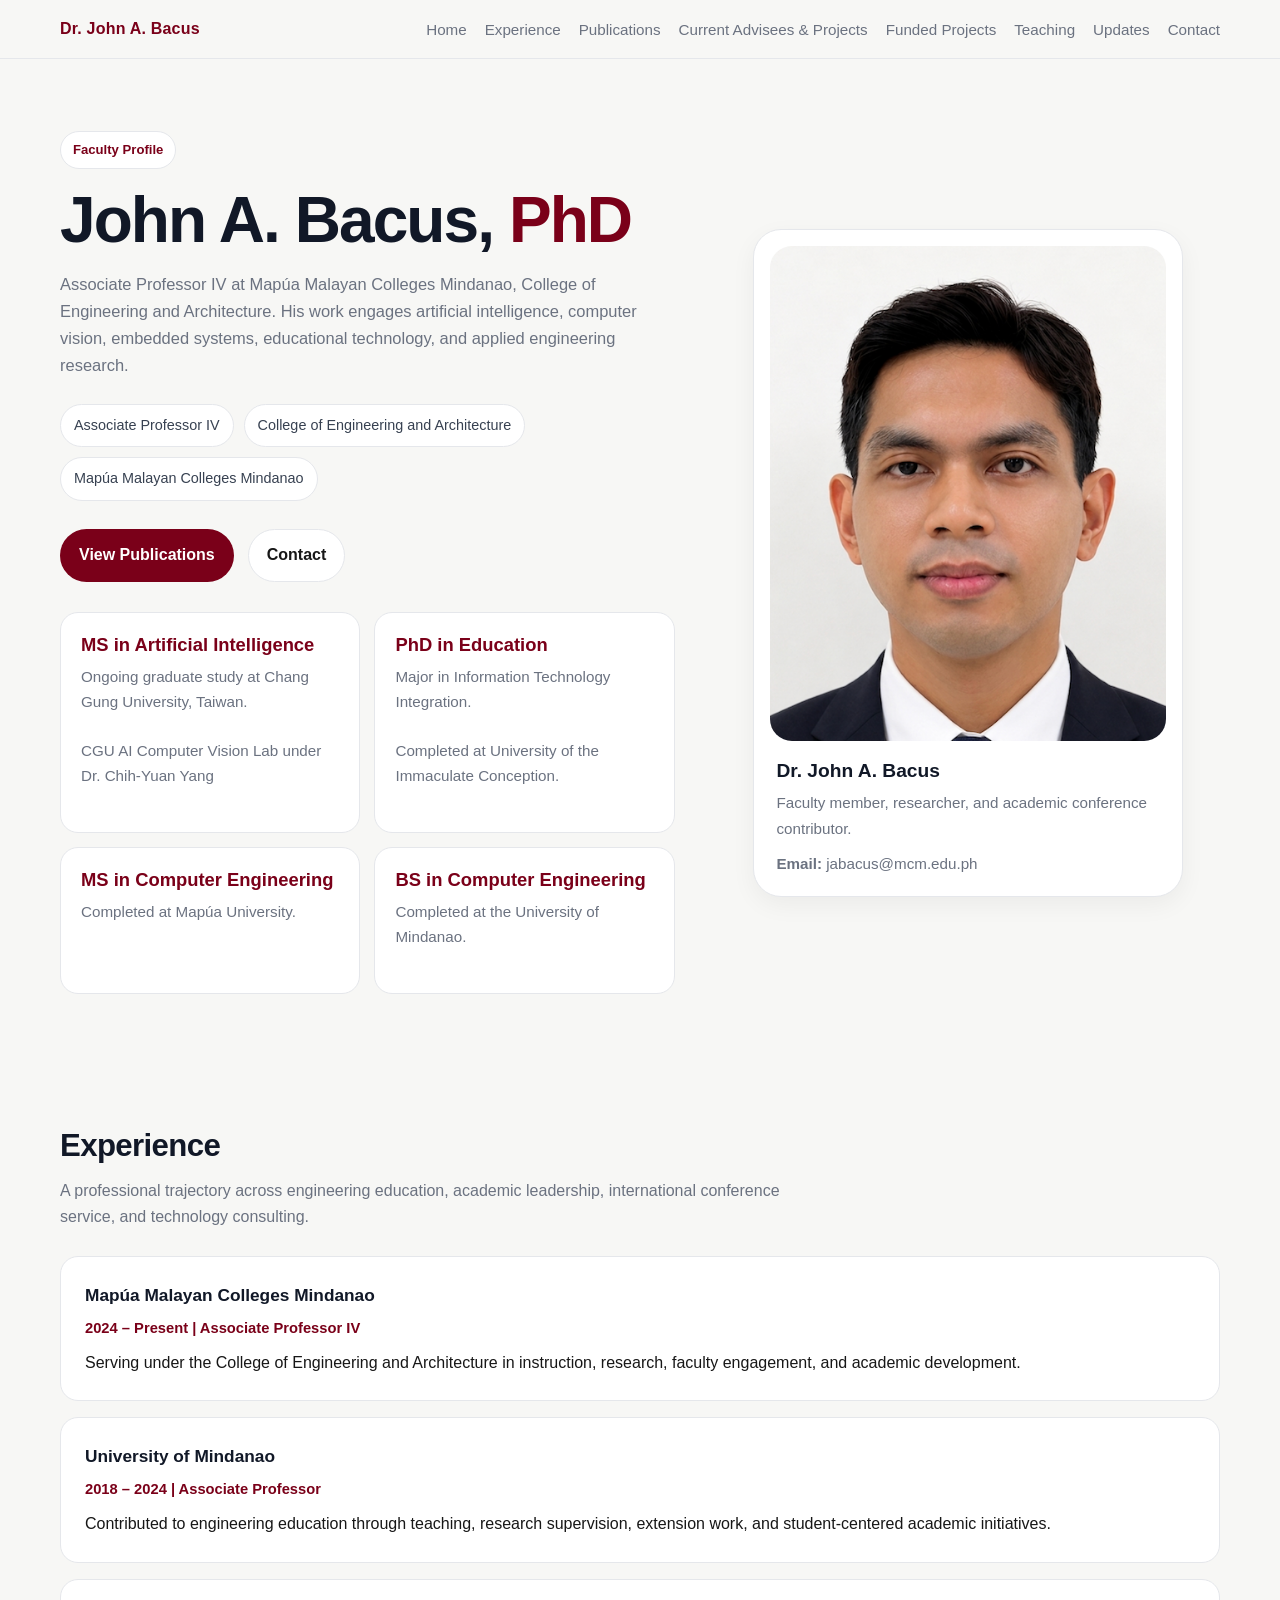
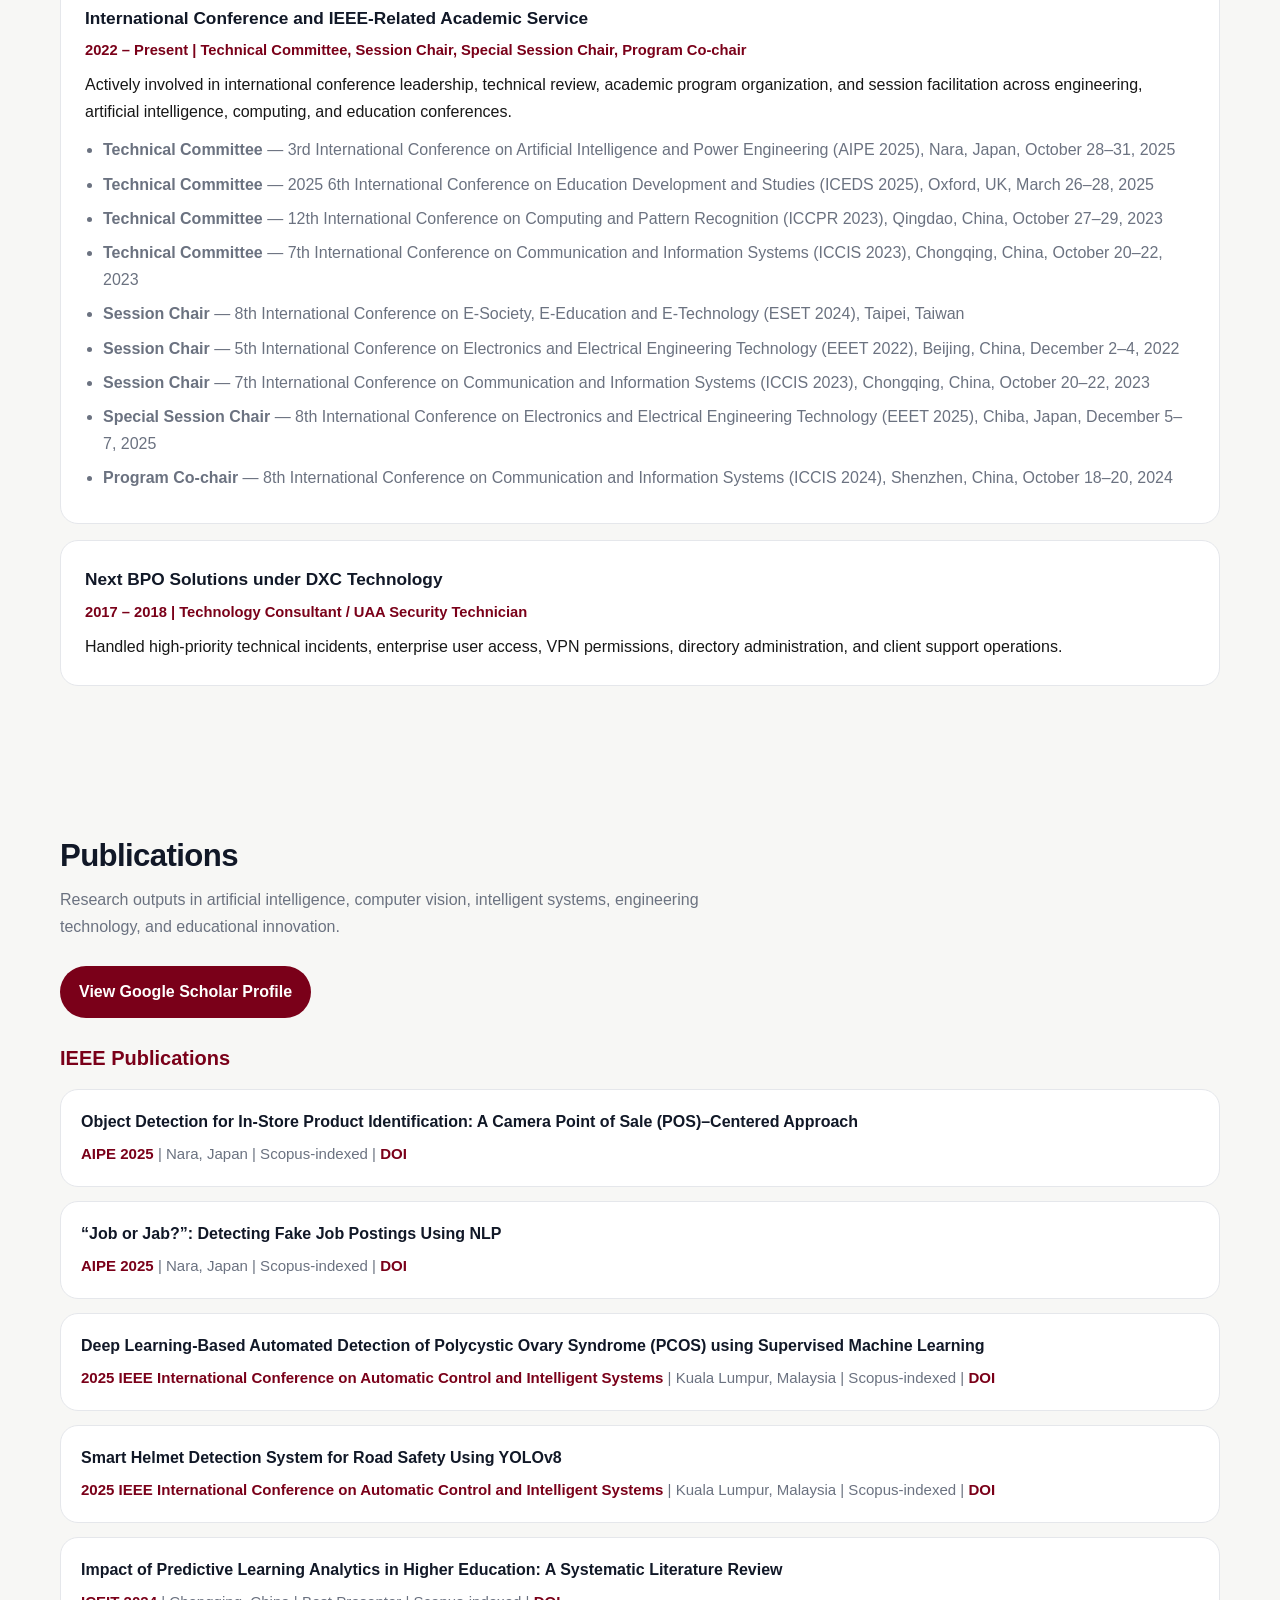
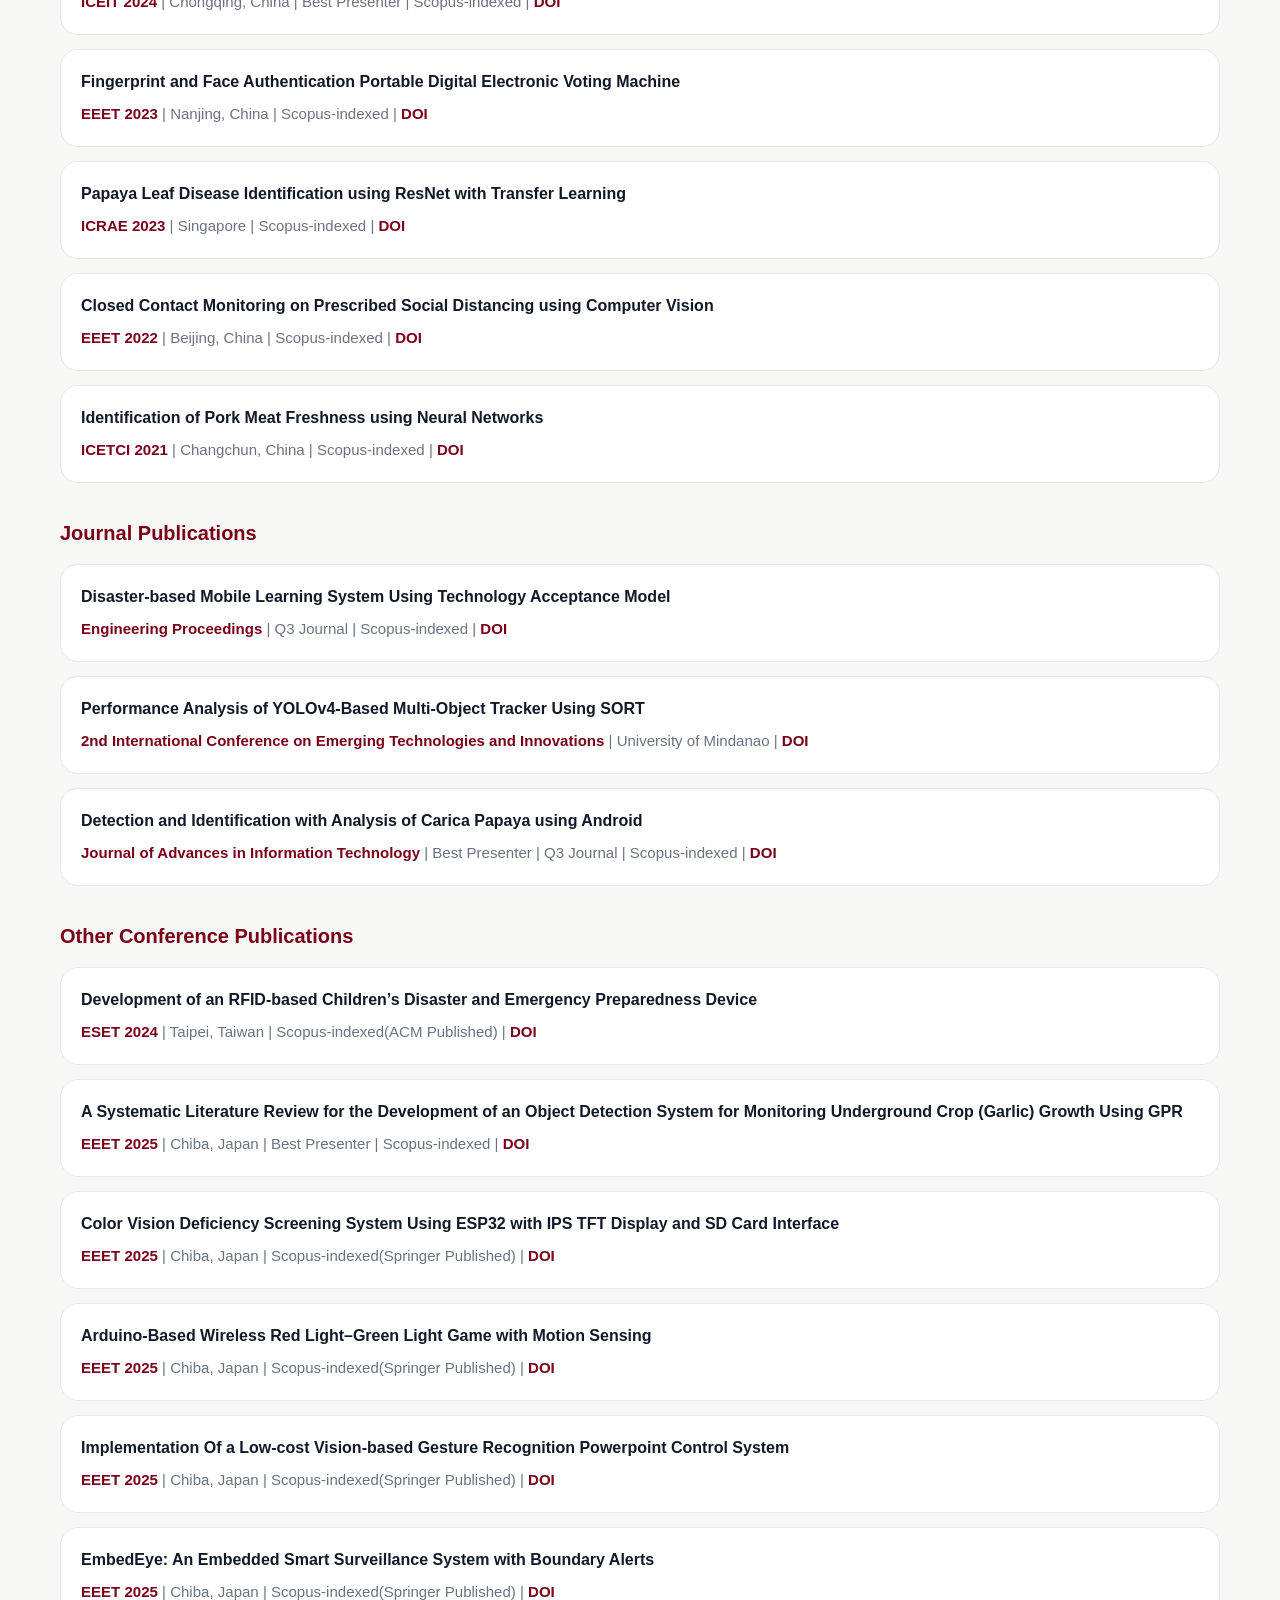
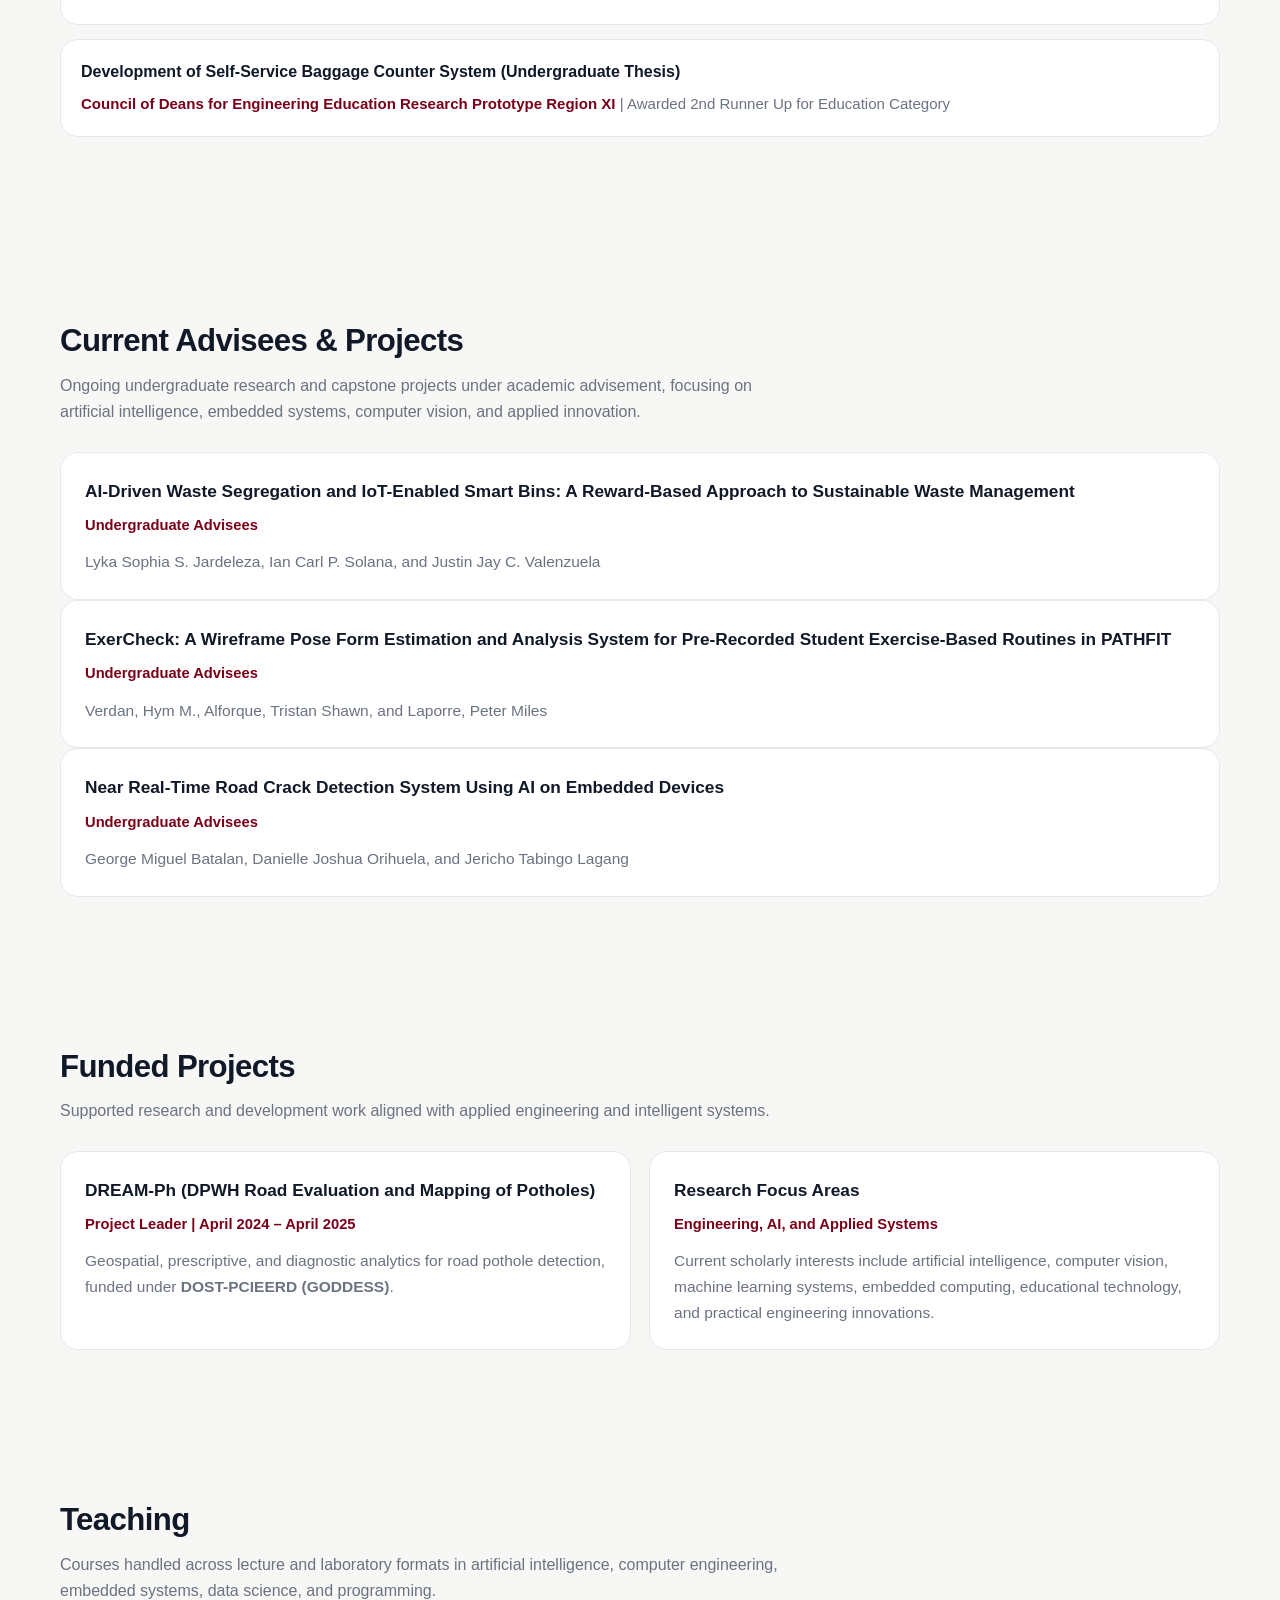
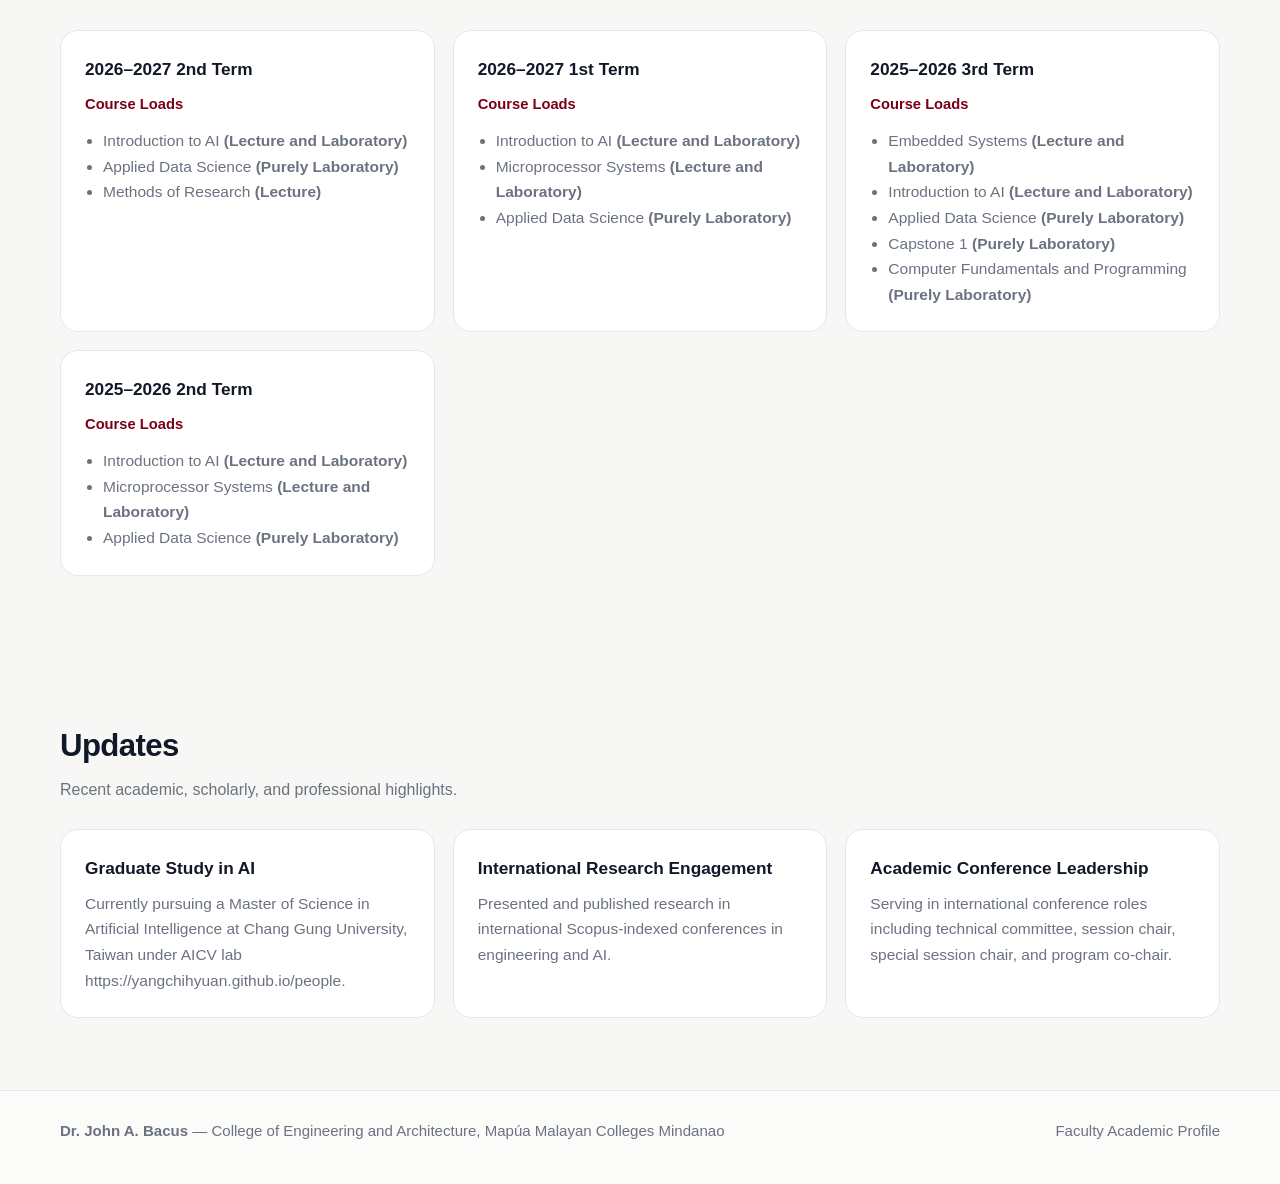
==== index.html @ edf240e0 "Add Springer DOIs for EEET 2025 papers" ====
<!DOCTYPE html>
<html lang="en">
<head>
  <meta charset="UTF-8" />
  <meta name="viewport" content="width=device-width, initial-scale=1.0" />
  <title>Dr. John A. Bacus | Faculty Profile</title>
  <meta
    name="description"
    content="Official faculty profile of Dr. John A. Bacus, Associate Professor IV, College of Engineering and Architecture, Mapúa Malayan Colleges Mindanao."
  />
  <style>
    :root {
      --bg: #f7f7f5;
      --surface: #ffffff;
      --surface-soft: #f3f4f6;
      --text: #171717;
      --muted: #6b7280;
      --primary: #7a0019;
      --primary-dark: #5b0012;
      --border: #e5e7eb;
      --shadow-soft: 0 8px 24px rgba(0, 0, 0, 0.05);
      --radius: 22px;
      --max: 1160px;
    }

    * {
      box-sizing: border-box;
      margin: 0;
      padding: 0;
      scroll-behavior: smooth;
    }

    body {
      font-family: Arial, Helvetica, sans-serif;
      background: var(--bg);
      color: var(--text);
      line-height: 1.65;
    }

    a {
      color: inherit;
      text-decoration: none;
    }

    img {
      display: block;
      max-width: 100%;
    }

    .container {
      width: min(92%, var(--max));
      margin: 0 auto;
    }

    .topbar {
      position: sticky;
      top: 0;
      z-index: 1000;
      background: rgba(247, 247, 245, 0.92);
      backdrop-filter: blur(12px);
      border-bottom: 1px solid var(--border);
    }

    .nav {
      display: flex;
      justify-content: space-between;
      align-items: center;
      gap: 18px;
      padding: 16px 0;
    }

    .brand {
      font-size: 1rem;
      font-weight: 700;
      color: var(--primary);
      letter-spacing: 0.2px;
    }

    .nav-links {
      display: flex;
      gap: 18px;
      flex-wrap: wrap;
      align-items: center;
    }

    .nav-links a {
      color: var(--muted);
      font-size: 0.95rem;
      transition: 0.2s ease;
    }

    .nav-links a:hover {
      color: var(--primary);
    }

    .btn {
      display: inline-block;
      padding: 12px 18px;
      border-radius: 999px;
      font-weight: 700;
      transition: 0.25s ease;
      border: 1px solid transparent;
    }

    .btn-primary {
      background: var(--primary);
      color: #fff;
    }

    .btn-primary:hover {
      background: var(--primary-dark);
    }

    .btn-outline {
      border: 1px solid var(--border);
      color: var(--text);
      background: #fff;
    }

    .btn-outline:hover {
      border-color: var(--primary);
      color: var(--primary);
    }

    .hero {
      padding: 72px 0 54px;
      background: var(--bg);
    }

    .hero-grid {
      display: grid;
      grid-template-columns: 1.1fr 0.9fr;
      gap: 42px;
      align-items: center;
    }

    .eyebrow {
      display: inline-block;
      padding: 7px 12px;
      border-radius: 999px;
      background: #fff;
      border: 1px solid var(--border);
      color: var(--primary);
      font-size: 0.82rem;
      font-weight: 700;
      margin-bottom: 18px;
    }

    .hero h1 {
      font-size: clamp(2.4rem, 5vw, 4.2rem);
      line-height: 1.06;
      margin-bottom: 16px;
      color: #111827;
      letter-spacing: -0.03em;
    }

    .hero h1 span {
      color: var(--primary);
    }

    .hero p {
      color: var(--muted);
      font-size: 1.03rem;
      max-width: 650px;
      margin-bottom: 24px;
    }

    .hero-actions {
      display: flex;
      gap: 14px;
      flex-wrap: wrap;
      margin-bottom: 30px;
    }

    .hero-meta {
      display: flex;
      flex-wrap: wrap;
      gap: 10px;
      margin-bottom: 28px;
    }

    .meta-pill {
      padding: 9px 13px;
      background: #fff;
      border: 1px solid var(--border);
      border-radius: 999px;
      color: #374151;
      font-size: 0.9rem;
    }

    .stats {
      display: grid;
      grid-template-columns: repeat(2, 1fr);
      gap: 14px;
      max-width: 720px;
    }

    .stat {
      background: #fff;
      border: 1px solid var(--border);
      border-radius: 18px;
      padding: 20px;
    }

    .stat h3 {
      font-size: 1.15rem;
      color: var(--primary);
      margin-bottom: 8px;
      line-height: 1.25;
    }

    .stat p {
      color: var(--muted);
      font-size: 0.95rem;
      line-height: 1.65;
    }

    .hero-photo-wrap {
      display: flex;
      justify-content: center;
    }

    .hero-photo-card {
      width: 100%;
      max-width: 430px;
      background: #fff;
      border: 1px solid var(--border);
      border-radius: 28px;
      padding: 16px;
      box-shadow: var(--shadow-soft);
    }

    .hero-photo {
      width: 100%;
      aspect-ratio: 4 / 5;
      object-fit: cover;
      border-radius: 22px;
    }

    .hero-photo-caption {
      padding: 14px 6px 4px;
    }

    .hero-photo-caption h2 {
      font-size: 1.2rem;
      margin-bottom: 4px;
      color: #111827;
    }

    .hero-photo-caption p {
      margin: 0;
      color: var(--muted);
      font-size: 0.95rem;
    }

    section {
      padding: 72px 0;
    }

    .section-head {
      display: flex;
      justify-content: space-between;
      align-items: end;
      gap: 20px;
      flex-wrap: wrap;
      margin-bottom: 26px;
    }

    .section-head h2 {
      font-size: 1.95rem;
      color: #111827;
      margin-bottom: 6px;
      letter-spacing: -0.02em;
    }

    .section-head p {
      color: var(--muted);
      max-width: 720px;
    }

    .timeline {
      display: grid;
      gap: 16px;
    }

    .timeline-item {
      background: #fff;
      border: 1px solid var(--border);
      border-radius: 18px;
      padding: 24px;
    }

    .timeline-item h3 {
      margin-bottom: 6px;
      font-size: 1.08rem;
      color: #111827;
    }

    .timeline-item .meta {
      color: var(--primary);
      font-weight: 700;
      margin-bottom: 10px;
      font-size: 0.92rem;
    }

    .timeline-item ul {
      padding-left: 18px;
      margin-top: 12px;
      color: var(--muted);
    }

    .timeline-item ul li {
      margin-bottom: 8px;
    }

    .cards-2,
    .cards-3 {
      display: grid;
      gap: 18px;
    }

    .cards-2 {
      grid-template-columns: repeat(2, 1fr);
    }

    .cards-3 {
      grid-template-columns: repeat(3, 1fr);
    }

    .card {
      background: #fff;
      border: 1px solid var(--border);
      border-radius: 18px;
      padding: 24px;
    }

    .card h3 {
      margin-bottom: 8px;
      font-size: 1.08rem;
      color: #111827;
    }

    .card .meta {
      color: var(--primary);
      font-weight: 700;
      font-size: 0.92rem;
      margin-bottom: 12px;
    }

    .card p,
    .card li {
      color: var(--muted);
      font-size: 0.97rem;
    }

    .pub-section {
      margin-bottom: 34px;
    }

    .pub-section-title {
      font-size: 1.25rem;
      color: var(--primary);
      margin-bottom: 14px;
    }

    .pub-list {
      display: grid;
      gap: 14px;
    }

    .pub-item {
      background: #fff;
      border: 1px solid var(--border);
      border-radius: 18px;
      padding: 20px;
    }

    .pub-item h3 {
      font-size: 1rem;
      margin-bottom: 8px;
      color: #111827;
      line-height: 1.45;
    }

    .pub-item p {
      color: var(--muted);
      font-size: 0.94rem;
      line-height: 1.65;
    }

    .pub-item a {
      color: var(--primary);
      font-weight: 700;
    }

    .pub-actions {
      margin-bottom: 24px;
      display: flex;
      gap: 12px;
      flex-wrap: wrap;
    }

    .highlight {
      color: var(--primary);
      font-weight: 700;
    }

    .update-box {
      background: #fff;
    }

    .footer {
      padding: 28px 0 40px;
      border-top: 1px solid var(--border);
      background: #fbfbfa;
      color: var(--muted);
      font-size: 0.94rem;
    }

    .footer-wrap {
      display: flex;
      justify-content: space-between;
      gap: 16px;
      flex-wrap: wrap;
    }

    @media (max-width: 980px) {
      .hero-grid,
      .cards-2,
      .cards-3,
      .stats {
        grid-template-columns: 1fr;
      }

      .nav {
        flex-direction: column;
        align-items: flex-start;
      }

      .hero {
        padding-top: 52px;
      }

      .hero-photo-card {
        max-width: 520px;
      }
    }

    @media (max-width: 640px) {
      .hero h1 {
        font-size: 2.15rem;
      }

      .section-head h2 {
        font-size: 1.55rem;
      }

      .timeline-item,
      .card,
      .pub-item,
      .stat,
      .hero-photo-card {
        padding: 18px;
      }

      .hero-photo-card {
        padding: 12px;
      }
    }
  </style>
</head>
<body>
  <header class="topbar">
    <div class="container nav">
      <a href="#home" class="brand">Dr. John A. Bacus</a>
      <nav class="nav-links">
        <a href="#home">Home</a>
        <a href="#experience">Experience</a>
        <a href="#publications">Publications</a>
        <a href="#current-projects">Current Advisees & Projects</a>
        <a href="#funded-projects">Funded Projects</a>
        <a href="#teaching">Teaching</a>
        <a href="#updates">Updates</a>
        <a href="#contact">Contact</a>
      </nav>
    </div>
  </header>

  <main>
    <section class="hero" id="home">
      <div class="container hero-grid">
        <div>
          <div class="eyebrow">Faculty Profile</div>
          <h1>
            John A. Bacus, <span>PhD</span>
          </h1>
          <p>
            Associate Professor IV at Mapúa Malayan Colleges Mindanao, College of Engineering and Architecture.
            His work engages artificial intelligence, computer vision, embedded systems, educational technology,
            and applied engineering research.
          </p>

          <div class="hero-meta">
            <span class="meta-pill">Associate Professor IV</span>
            <span class="meta-pill">College of Engineering and Architecture</span>
            <span class="meta-pill">Mapúa Malayan Colleges Mindanao</span>
          </div>

          <div class="hero-actions">
            <a class="btn btn-primary" href="#publications">View Publications</a>
            <a class="btn btn-outline" href="#contact">Contact</a>
          </div>

          <div class="stats">
            <div class="stat">
              <h3>MS in Artificial Intelligence</h3>
              <p>Ongoing graduate study at Chang Gung University, Taiwan.</p>
              <p>CGU AI Computer Vision Lab under Dr. Chih-Yuan Yang</p>
            </div>
            <div class="stat">
              <h3>PhD in Education</h3>
              <p>Major in Information Technology Integration.</p>
              <p>Completed at University of the Immaculate Conception.</p>
            </div>
            <div class="stat">
              <h3>MS in Computer Engineering</h3>
              <p>Completed at Mapúa University.</p>
            </div>
            <div class="stat">
              <h3>BS in Computer Engineering</h3>
              <p>Completed at the University of Mindanao.</p>
            </div>
          </div>
        </div>

        <div class="hero-photo-wrap" id="contact">
          <div class="hero-photo-card">
            <img
              src="Formal photo.png"
              alt="Portrait photo of Dr. John A. Bacus"
              class="hero-photo"
            />
            <div class="hero-photo-caption">
              <h2>Dr. John A. Bacus</h2>
              <p>Faculty member, researcher, and academic conference contributor.</p>
              <p style="margin-top: 10px;"><strong>Email:</strong> jabacus@mcm.edu.ph</p>
            </div>
          </div>
        </div>
      </div>
    </section>

    <section id="experience">
      <div class="container">
        <div class="section-head">
          <div>
            <h2>Experience</h2>
            <p>
              A professional trajectory across engineering education, academic leadership,
              international conference service, and technology consulting.
            </p>
          </div>
        </div>

        <div class="timeline">
          <div class="timeline-item">
            <h3>Mapúa Malayan Colleges Mindanao</h3>
            <div class="meta">2024 – Present | Associate Professor IV</div>
            <p>
              Serving under the College of Engineering and Architecture in instruction,
              research, faculty engagement, and academic development.
            </p>
          </div>

          <div class="timeline-item">
            <h3>University of Mindanao</h3>
            <div class="meta">2018 – 2024 | Associate Professor</div>
            <p>
              Contributed to engineering education through teaching, research supervision,
              extension work, and student-centered academic initiatives.
            </p>
          </div>

          <div class="timeline-item">
            <h3>International Conference and IEEE-Related Academic Service</h3>
            <div class="meta">2022 – Present | Technical Committee, Session Chair, Special Session Chair, Program Co-chair</div>
            <p>
              Actively involved in international conference leadership, technical review,
              academic program organization, and session facilitation across engineering,
              artificial intelligence, computing, and education conferences.
            </p>

            <ul>
              <li><strong>Technical Committee</strong> — 3rd International Conference on Artificial Intelligence and Power Engineering (AIPE 2025), Nara, Japan, October 28–31, 2025</li>
              <li><strong>Technical Committee</strong> — 2025 6th International Conference on Education Development and Studies (ICEDS 2025), Oxford, UK, March 26–28, 2025</li>
              <li><strong>Technical Committee</strong> — 12th International Conference on Computing and Pattern Recognition (ICCPR 2023), Qingdao, China, October 27–29, 2023</li>
              <li><strong>Technical Committee</strong> — 7th International Conference on Communication and Information Systems (ICCIS 2023), Chongqing, China, October 20–22, 2023</li>
              <li><strong>Session Chair</strong> — 8th International Conference on E-Society, E-Education and E-Technology (ESET 2024), Taipei, Taiwan</li>
              <li><strong>Session Chair</strong> — 5th International Conference on Electronics and Electrical Engineering Technology (EEET 2022), Beijing, China, December 2–4, 2022</li>
              <li><strong>Session Chair</strong> — 7th International Conference on Communication and Information Systems (ICCIS 2023), Chongqing, China, October 20–22, 2023</li>
              <li><strong>Special Session Chair</strong> — 8th International Conference on Electronics and Electrical Engineering Technology (EEET 2025), Chiba, Japan, December 5–7, 2025</li>
              <li><strong>Program Co-chair</strong> — 8th International Conference on Communication and Information Systems (ICCIS 2024), Shenzhen, China, October 18–20, 2024</li>
            </ul>
          </div>

          <div class="timeline-item">
            <h3>Next BPO Solutions under DXC Technology</h3>
            <div class="meta">2017 – 2018 | Technology Consultant / UAA Security Technician</div>
            <p>
              Handled high-priority technical incidents, enterprise user access, VPN permissions,
              directory administration, and client support operations.
            </p>
          </div>
        </div>
      </div>
    </section>

    <section id="publications">
      <div class="container">
        <div class="section-head">
          <div>
            <h2>Publications</h2>
            <p>
              Research outputs in artificial intelligence, computer vision, intelligent systems,
              engineering technology, and educational innovation.
            </p>
          </div>
        </div>

        <div class="pub-actions">
          <a
            class="btn btn-primary"
            href="https://scholar.google.com/citations?user=BaCikSQAAAAJ&hl=en"
            target="_blank"
            rel="noopener noreferrer"
          >
            View Google Scholar Profile
          </a>
        </div>

        <div class="pub-section">
          <h3 class="pub-section-title">IEEE Publications</h3>
          <div class="pub-list">
            <div class="pub-item">
              <h3>Object Detection for In-Store Product Identification: A Camera Point of Sale (POS)–Centered Approach</h3>
              <p><span class="highlight">AIPE 2025</span> | Nara, Japan | Scopus-indexed | <a href="https://doi.org/10.1109/AIPE67885.2025.00011" target="_blank" rel="noopener noreferrer">DOI</a></p>
            </div>

            <div class="pub-item">
              <h3>“Job or Jab?”: Detecting Fake Job Postings Using NLP</h3>
              <p><span class="highlight">AIPE 2025</span> | Nara, Japan | Scopus-indexed | <a href="https://doi.org/10.1109/AIPE67885.2025.00010" target="_blank" rel="noopener noreferrer">DOI</a></p>
            </div>

            <div class="pub-item">
              <h3>Deep Learning-Based Automated Detection of Polycystic Ovary Syndrome (PCOS) using Supervised Machine Learning</h3>
              <p><span class="highlight">2025 IEEE International Conference on Automatic Control and Intelligent Systems</span> | Kuala Lumpur, Malaysia | Scopus-indexed | <a href="https://doi.org/10.1109/I2CACIS65476.2025.11100928" target="_blank" rel="noopener noreferrer">DOI</a></p>
            </div>

            <div class="pub-item">
              <h3>Smart Helmet Detection System for Road Safety Using YOLOv8</h3>
              <p><span class="highlight">2025 IEEE International Conference on Automatic Control and Intelligent Systems</span> | Kuala Lumpur, Malaysia | Scopus-indexed | <a href="https://doi.org/10.1109/I2CACIS65476.2025.11100776" target="_blank" rel="noopener noreferrer">DOI</a></p>
            </div>

            <div class="pub-item">
              <h3>Impact of Predictive Learning Analytics in Higher Education: A Systematic Literature Review</h3>
              <p><span class="highlight">ICEIT 2024</span> | Chongqing, China | Best Presenter | Scopus-indexed | <a href="https://doi.org/10.1109/ICEIT61397.2024.10540840" target="_blank" rel="noopener noreferrer">DOI</a></p>
            </div>

            <div class="pub-item">
              <h3>Fingerprint and Face Authentication Portable Digital Electronic Voting Machine</h3>
              <p><span class="highlight">EEET 2023</span> | Nanjing, China | Scopus-indexed | <a href="https://doi.org/10.1109/EEET61723.2023.00010" target="_blank" rel="noopener noreferrer">DOI</a></p>
            </div>

            <div class="pub-item">
              <h3>Papaya Leaf Disease Identification using ResNet with Transfer Learning</h3>
              <p><span class="highlight">ICRAE 2023</span> | Singapore | Scopus-indexed | <a href="https://doi.org/10.1109/ICRAE59816.2023.10458541" target="_blank" rel="noopener noreferrer">DOI</a></p>
            </div>
            <div class="pub-item">
              <h3>Closed Contact Monitoring on Prescribed Social Distancing using Computer Vision</h3>
              <p><span class="highlight">EEET 2022</span> | Beijing, China | Scopus-indexed | <a href="https://doi.org/10.1109/EEET58130.2022.00009" target="_blank" rel="noopener noreferrer">DOI</a></p>
            </div>

            <div class="pub-item">
              <h3>Identification of Pork Meat Freshness using Neural Networks</h3>
              <p><span class="highlight">ICETCI 2021</span> | Changchun, China | Scopus-indexed | <a href="https://doi.org/10.1109/ICETCI53161.2021.9563448" target="_blank" rel="noopener noreferrer">DOI</a></p>
            </div>
          </div>
        </div>

        <div class="pub-section">
          <h3 class="pub-section-title">Journal Publications</h3>
          <div class="pub-list">
            <div class="pub-item">
              <h3>Disaster-based Mobile Learning System Using Technology Acceptance Model</h3>
              <p><span class="highlight">Engineering Proceedings</span> | Q3 Journal | Scopus-indexed | <a href="https://doi.org/10.3390/engproc2025103005" target="_blank" rel="noopener noreferrer">DOI</a></p>
            </div>

            <div class="pub-item">
              <h3>Performance Analysis of YOLOv4-Based Multi-Object Tracker Using SORT</h3>
              <p><span class="highlight">2nd International Conference on Emerging Technologies and Innovations</span> | University of Mindanao | <a href="https://doi.org/10.55990/umjeti.v12024.03" target="_blank" rel="noopener noreferrer">DOI</a></p>
            </div>

            <div class="pub-item">
              <h3>Detection and Identification with Analysis of Carica Papaya using Android</h3>
              <p><span class="highlight">Journal of Advances in Information Technology</span> | Best Presenter | Q3 Journal | Scopus-indexed | <a href="https://doi.org/10.12720/jait.13.2.162-166" target="_blank" rel="noopener noreferrer">DOI</a></p>
            </div>
          </div>
        </div>

        <div class="pub-section">
          <h3 class="pub-section-title">Other Conference Publications</h3>
          <div class="pub-list">
 
            <div class="pub-item">
              <h3>Development of an RFID-based Children’s Disaster and Emergency Preparedness Device</h3>
              <p><span class="highlight">ESET 2024</span> | Taipei, Taiwan | Scopus-indexed(ACM Published) | <a href="https://doi.org/10.1145/3704217.3704219" target="_blank" rel="noopener noreferrer">DOI</a></p>
            </div>
            
            <div class="pub-item">
              <h3>A Systematic Literature Review for the Development of an Object Detection System for Monitoring Underground Crop (Garlic) Growth Using GPR</h3>
              <p><span class="highlight">EEET 2025</span> | Chiba, Japan | Best Presenter | Scopus-indexed | <a href="https://doi.org/10.1051/bioconf/202623001004" target="_blank" rel="noopener noreferrer">DOI</a></p>
            </div>
            
            <div class="pub-item">
              <h3>Color Vision Deficiency Screening System Using ESP32 with IPS TFT Display and SD Card Interface</h3>
              <p><span class="highlight">EEET 2025</span> | Chiba, Japan | Scopus-indexed(Springer Published) | <a href="https://doi.org/10.1007/978-981-95-9442-9_22" target="_blank" rel="noopener noreferrer">DOI</a></p>
            </div>

            <div class="pub-item">
              <h3>Arduino-Based Wireless Red Light–Green Light Game with Motion Sensing</h3>
              <p><span class="highlight">EEET 2025</span> | Chiba, Japan | Scopus-indexed(Springer Published) | <a href="https://doi.org/10.1007/978-981-95-9442-9_20" target="_blank" rel="noopener noreferrer">DOI</a></p>
            </div>

            <div class="pub-item">
              <h3>Implementation Of a Low-cost Vision-based Gesture Recognition Powerpoint Control System</h3>
              <p><span class="highlight">EEET 2025</span> | Chiba, Japan | Scopus-indexed(Springer Published) | <a href="https://doi.org/10.1007/978-981-95-9442-9_16" target="_blank" rel="noopener noreferrer">DOI</a></p>
            </div>

            <div class="pub-item">
              <h3>EmbedEye: An Embedded Smart Surveillance System with Boundary Alerts</h3>
              <p><span class="highlight">EEET 2025</span> | Chiba, Japan | Scopus-indexed(Springer Published) | <a href="https://doi.org/10.1007/978-981-95-9442-9_24" target="_blank" rel="noopener noreferrer">DOI</a></p>
            </div>

            <div class="pub-item">
              <h3>Development of Self-Service Baggage Counter System (Undergraduate Thesis)</h3>
              <p><span class="highlight">Council of Deans for Engineering Education Research Prototype Region XI</span> | Awarded 2nd Runner Up for Education Category</p>
            </div>
          </div>
        </div>
      </div>
    </section>
<section id="current-projects">
  <div class="container">
    <div class="section-head">
      <div>
        <h2>Current Advisees & Projects</h2>
        <p>
          Ongoing undergraduate research and capstone projects under academic advisement,
          focusing on artificial intelligence, embedded systems, computer vision, and applied innovation.
        </p>
      </div>
    </div>
    
    <div class="cards">
      <div class="card">
        <h3>AI-Driven Waste Segregation and IoT-Enabled Smart Bins: A Reward-Based Approach to Sustainable Waste Management</h3>
        <div class="meta">Undergraduate Advisees</div>
        <p>
          Lyka Sophia S. Jardeleza, Ian Carl P. Solana, and Justin Jay C. Valenzuela
        </p>
      </div>

      <div class="card">
        <h3>ExerCheck: A Wireframe Pose Form Estimation and Analysis System for Pre-Recorded Student Exercise-Based Routines in PATHFIT</h3>
        <div class="meta">Undergraduate Advisees</div>
        <p>
          Verdan, Hym M., Alforque, Tristan Shawn, and Laporre, Peter Miles
        </p>
      </div>

      <div class="card">
        <h3>Near Real-Time Road Crack Detection System Using AI on Embedded Devices</h3>
        <div class="meta">Undergraduate Advisees</div>
        <p>
          George Miguel Batalan, Danielle Joshua Orihuela, and Jericho Tabingo Lagang
        </p>
      </div>
    </div>
  </div>
</section>
    <section id="funded-projects">
      <div class="container">
        <div class="section-head">
          <div>
            <h2>Funded Projects</h2>
            <p>
              Supported research and development work aligned with applied engineering and intelligent systems.
            </p>
          </div>
        </div>

        <div class="cards-2">
          <div class="card">
            <h3>DREAM-Ph (DPWH Road Evaluation and Mapping of Potholes)</h3>
            <div class="meta">Project Leader | April 2024 – April 2025</div>
            <p>
              Geospatial, prescriptive, and diagnostic analytics for road pothole detection,
              funded under <strong>DOST-PCIEERD (GODDESS)</strong>.
            </p>
          </div>

          <div class="card">
            <h3>Research Focus Areas</h3>
            <div class="meta">Engineering, AI, and Applied Systems</div>
            <p>
              Current scholarly interests include artificial intelligence, computer vision,
              machine learning systems, embedded computing, educational technology,
              and practical engineering innovations.
            </p>
          </div>
        </div>
      </div>
    </section>

    <section id="teaching">
      <div class="container">
        <div class="section-head">
          <div>
            <h2>Teaching</h2>
            <p>
              Courses handled across lecture and laboratory formats in artificial intelligence,
              computer engineering, embedded systems, data science, and programming.
            </p>
          </div>
        </div>
        
        <div class="cards-3">
          <div class="card">
            <h3>2026–2027 2nd Term</h3>
            <div class="meta">Course Loads</div>
            <ul style="padding-left: 18px; margin-top: 10px;">
              <li>Introduction to AI <strong>(Lecture and Laboratory)</strong></li>
              <li>Applied Data Science <strong>(Purely Laboratory)</strong></li>
              <li>Methods of Research <strong>(Lecture)</strong></li>
            </ul>
          </div>

          <div class="card">
            <h3>2026–2027 1st Term</h3>
            <div class="meta">Course Loads</div>
            <ul style="padding-left: 18px; margin-top: 10px;">
              <li>Introduction to AI <strong>(Lecture and Laboratory)</strong></li>
              <li>Microprocessor Systems <strong>(Lecture and Laboratory)</strong></li>
              <li>Applied Data Science <strong>(Purely Laboratory)</strong></li>
            </ul>
          </div>
          
          <div class="card">
            <h3>2025–2026 3rd Term</h3>
            <div class="meta">Course Loads</div>
            <ul style="padding-left: 18px; margin-top: 10px;">
              <li>Embedded Systems <strong>(Lecture and Laboratory)</strong></li>
              <li>Introduction to AI <strong>(Lecture and Laboratory)</strong></li>
              <li>Applied Data Science <strong>(Purely Laboratory)</strong></li>
              <li>Capstone 1 <strong>(Purely Laboratory)</strong></li>
              <li>Computer Fundamentals and Programming <strong>(Purely Laboratory)</strong></li>
            </ul>
          </div>
          
          <div class="card">
            <h3>2025–2026 2nd Term</h3>
            <div class="meta">Course Loads</div>
            <ul style="padding-left: 18px; margin-top: 10px;">
              <li>Introduction to AI <strong>(Lecture and Laboratory)</strong></li>
              <li>Microprocessor Systems <strong>(Lecture and Laboratory)</strong></li>
              <li>Applied Data Science <strong>(Purely Laboratory)</strong></li>
            </ul>
          </div>
        </div>
      </div>
    </section>

    <section id="updates">
      <div class="container">
        <div class="section-head">
          <div>
            <h2>Updates</h2>
            <p>
              Recent academic, scholarly, and professional highlights.
            </p>
          </div>
        </div>

        <div class="cards-3">
          <div class="card update-box">
            <h3>Graduate Study in AI</h3>
            <p>
              Currently pursuing a Master of Science in Artificial Intelligence at Chang Gung University, Taiwan under AICV lab https://yangchihyuan.github.io/people.
            </p>
          </div>

          <div class="card update-box">
            <h3>International Research Engagement</h3>
            <p>
              Presented and published research in international Scopus-indexed conferences in engineering and AI.
            </p>
          </div>

          <div class="card update-box">
            <h3>Academic Conference Leadership</h3>
            <p>
              Serving in international conference roles including technical committee, session chair,
              special session chair, and program co-chair.
            </p>
          </div>
        </div>
      </div>
    </section>
  </main>

  <footer class="footer">
    <div class="container footer-wrap">
      <div>
        <strong>Dr. John A. Bacus</strong> — College of Engineering and Architecture,
        Mapúa Malayan Colleges Mindanao
      </div>
      <div>Faculty Academic Profile</div>
    </div>
  </footer>
</body>
</html>
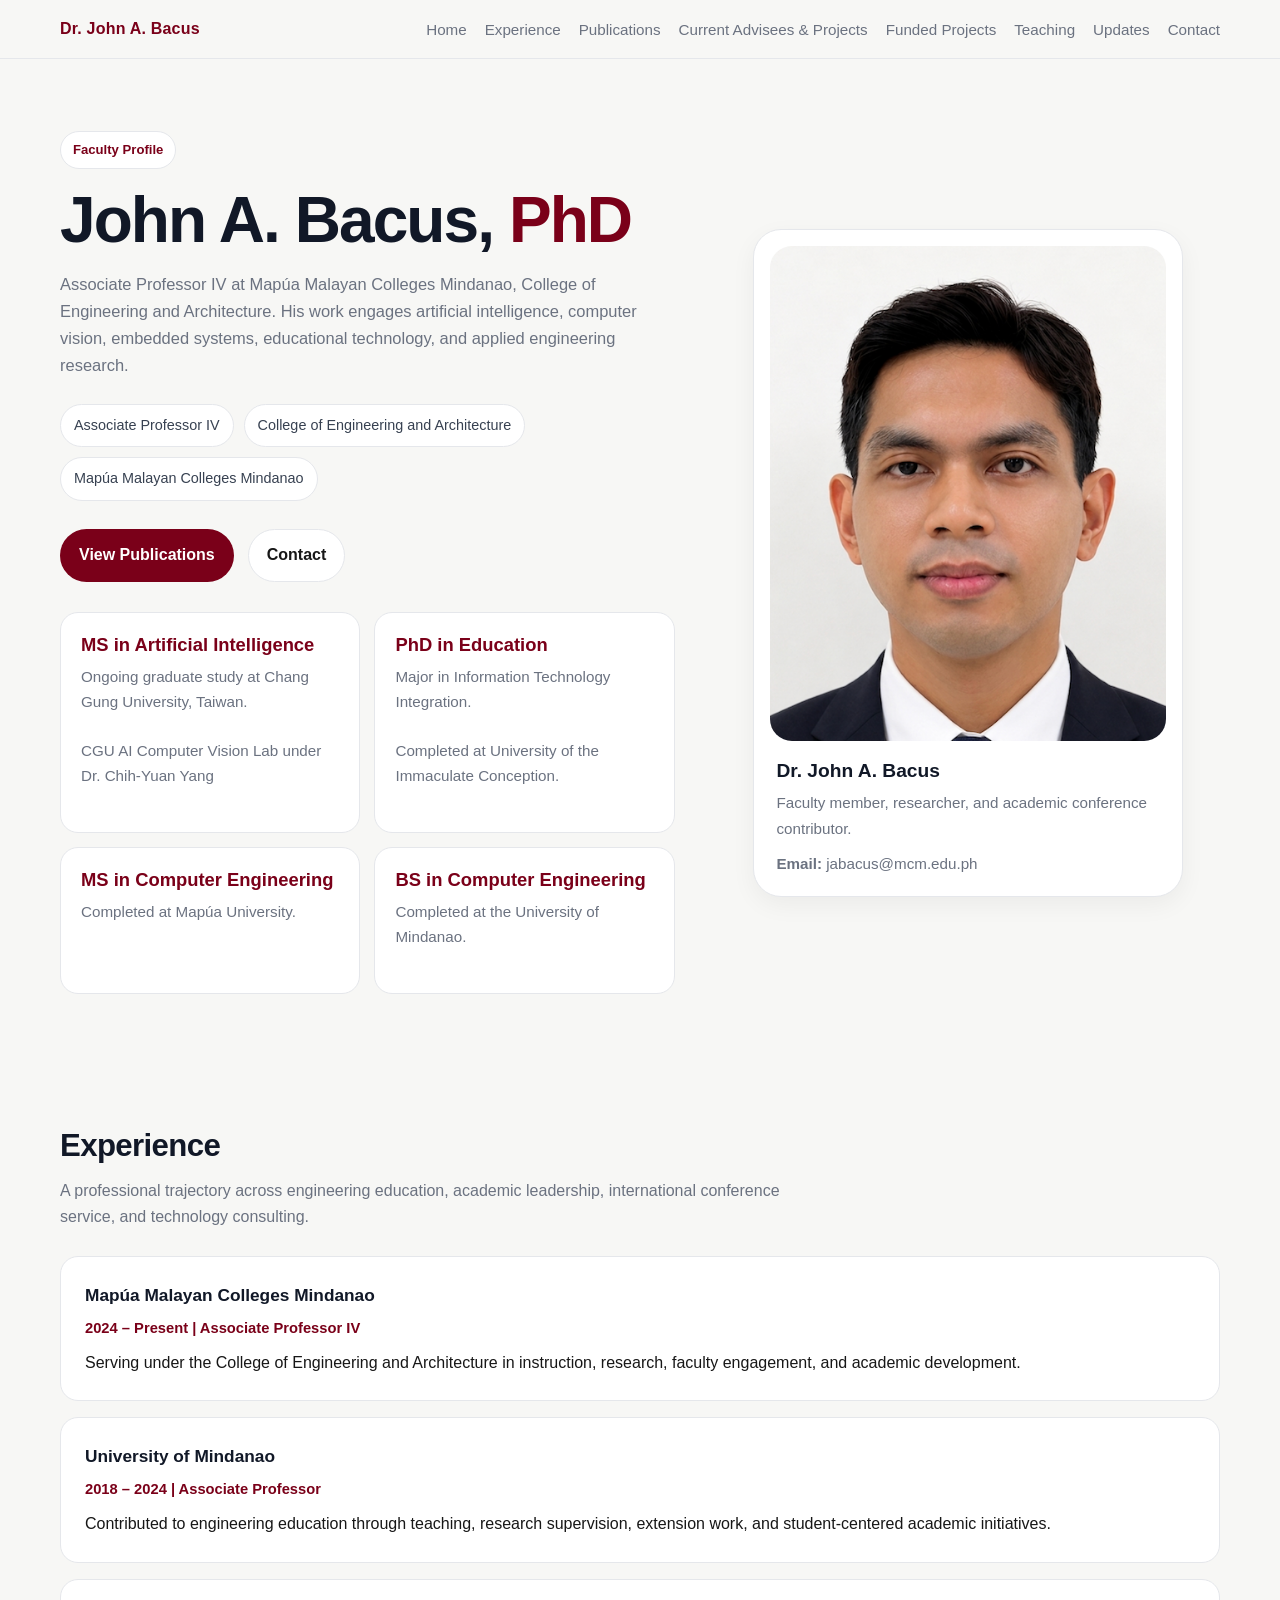
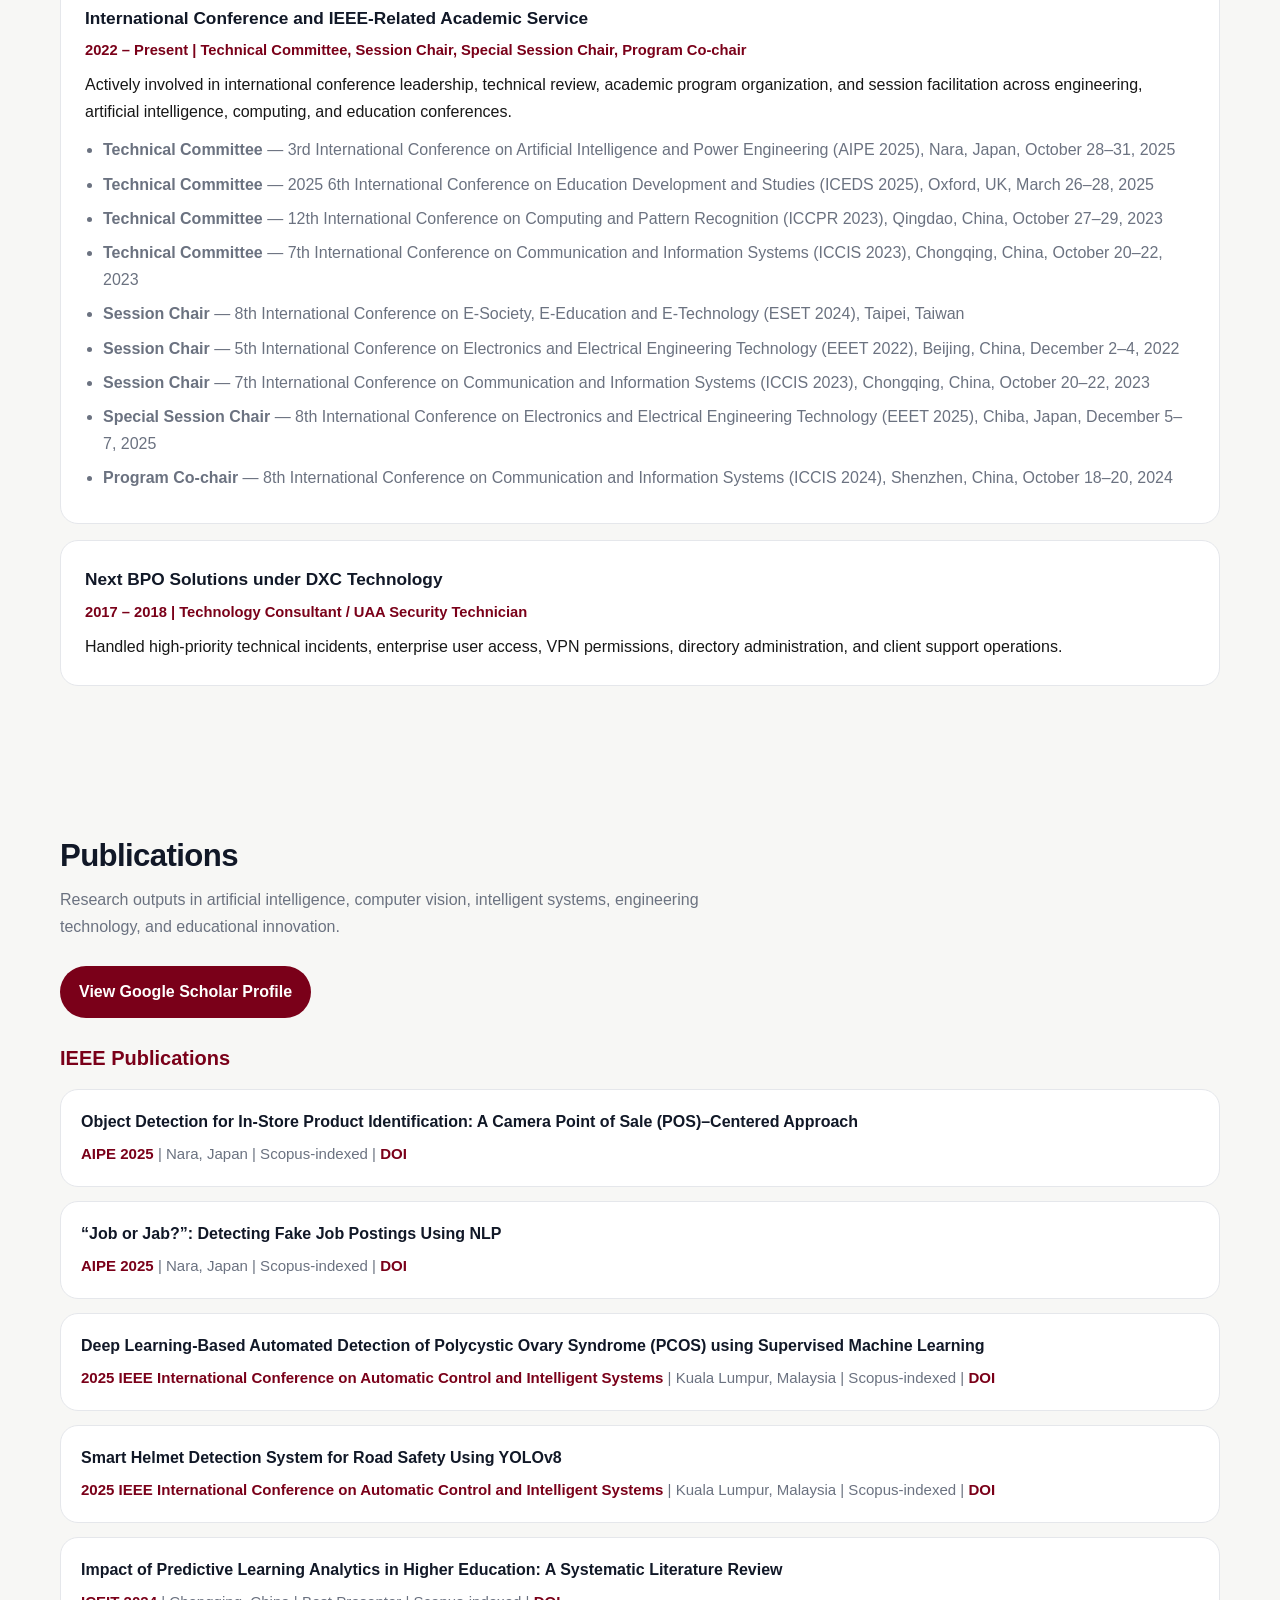
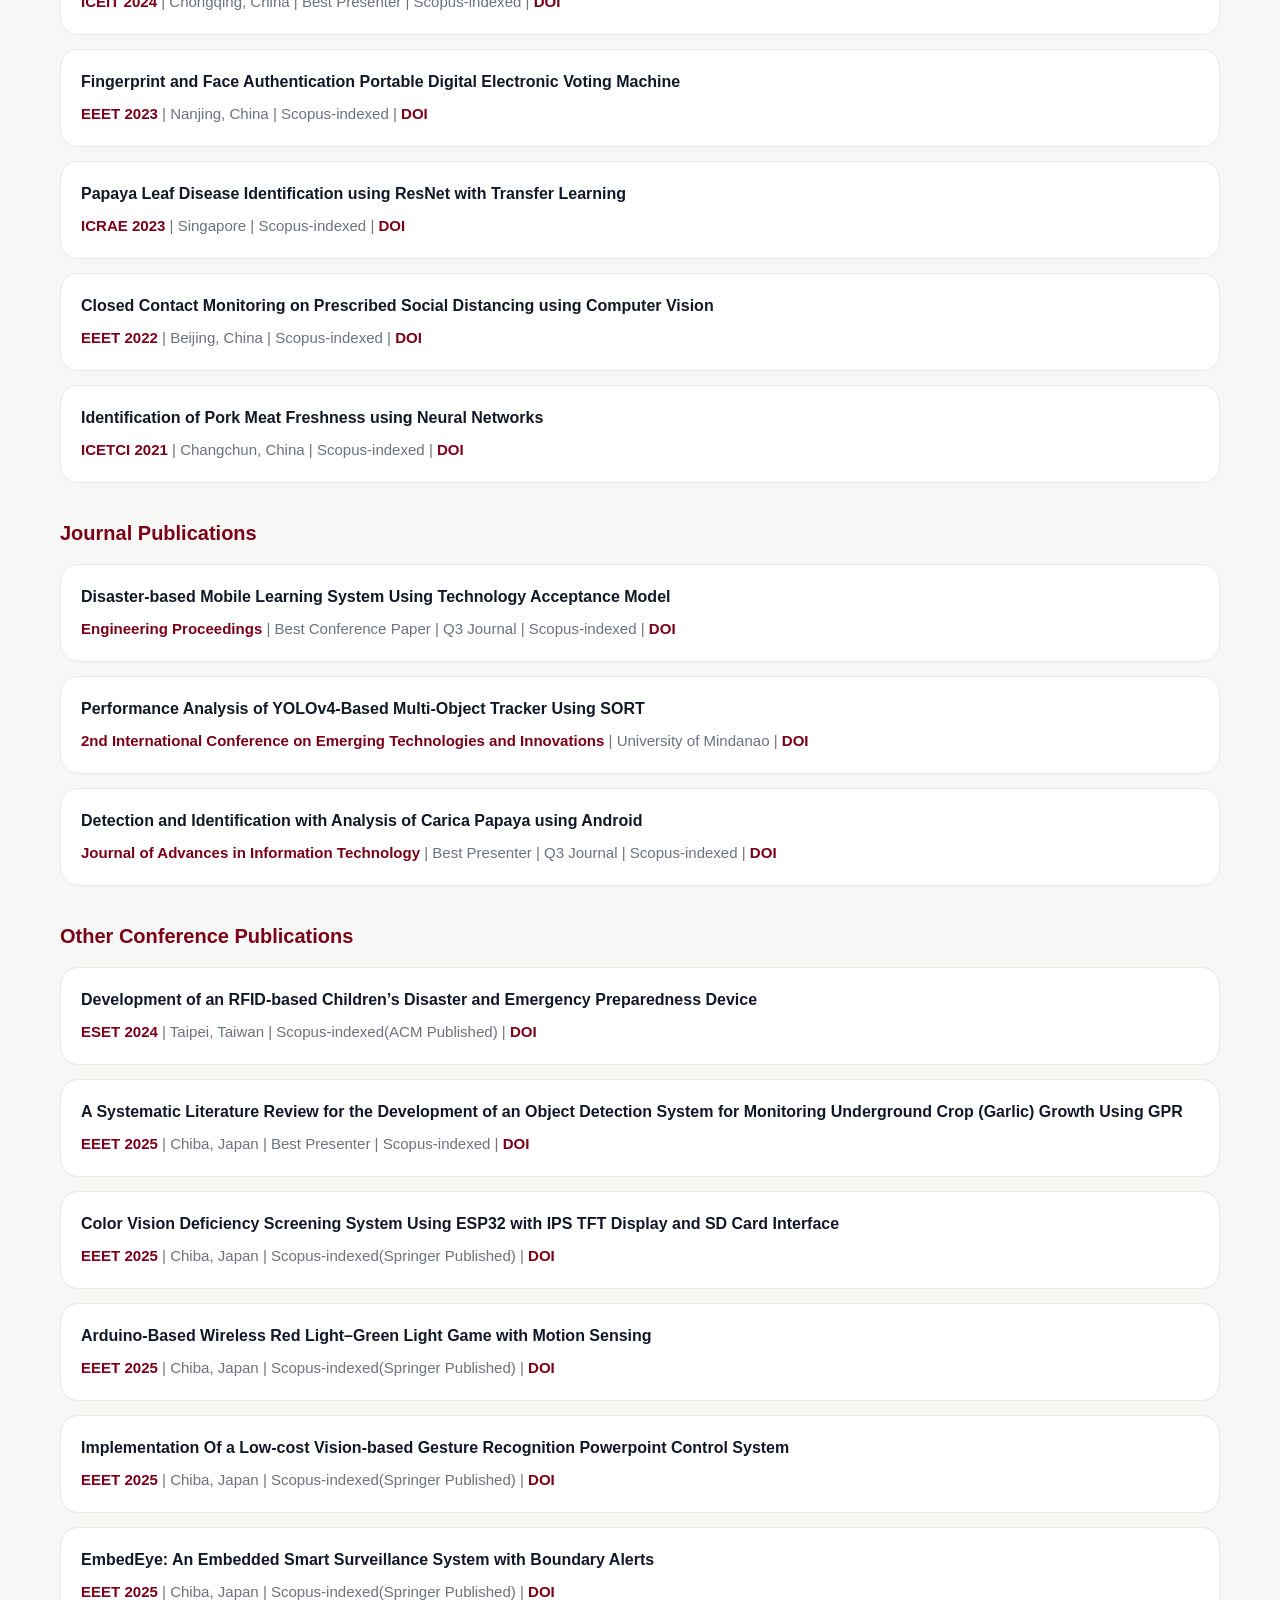
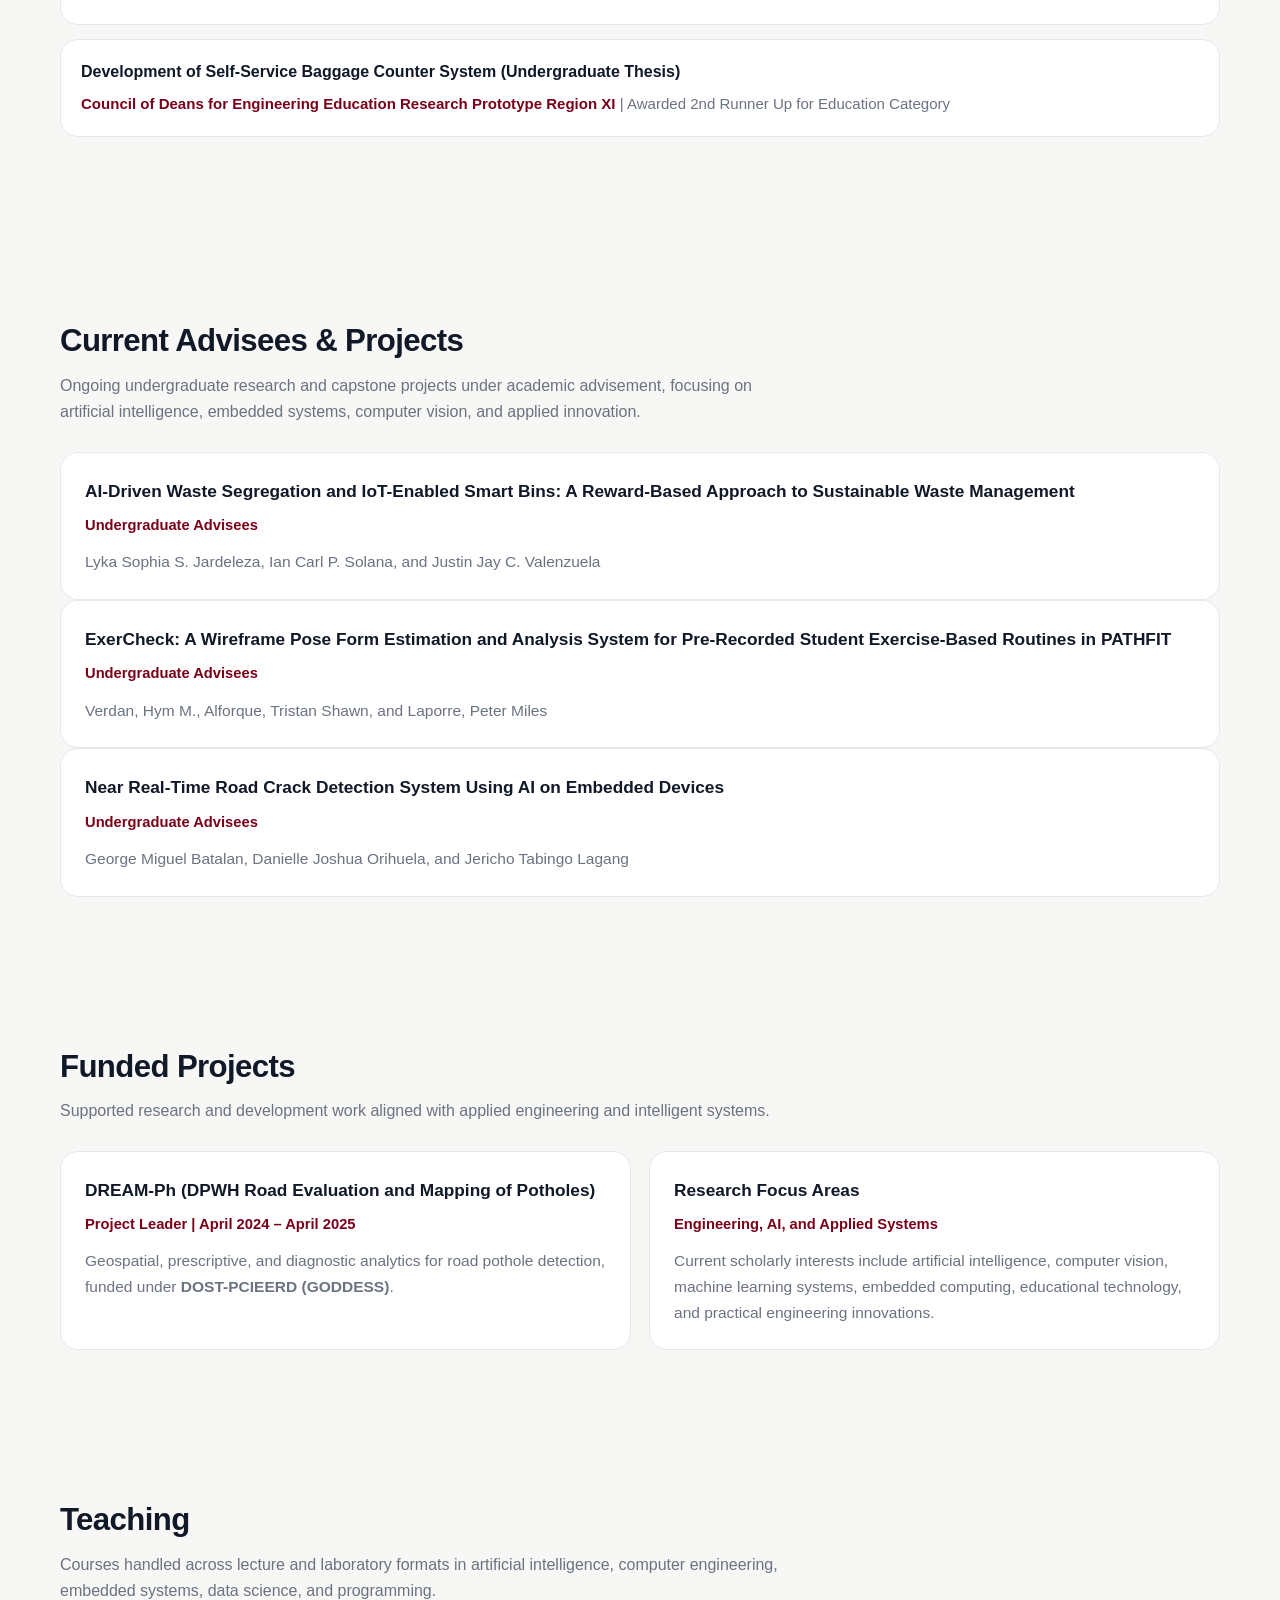
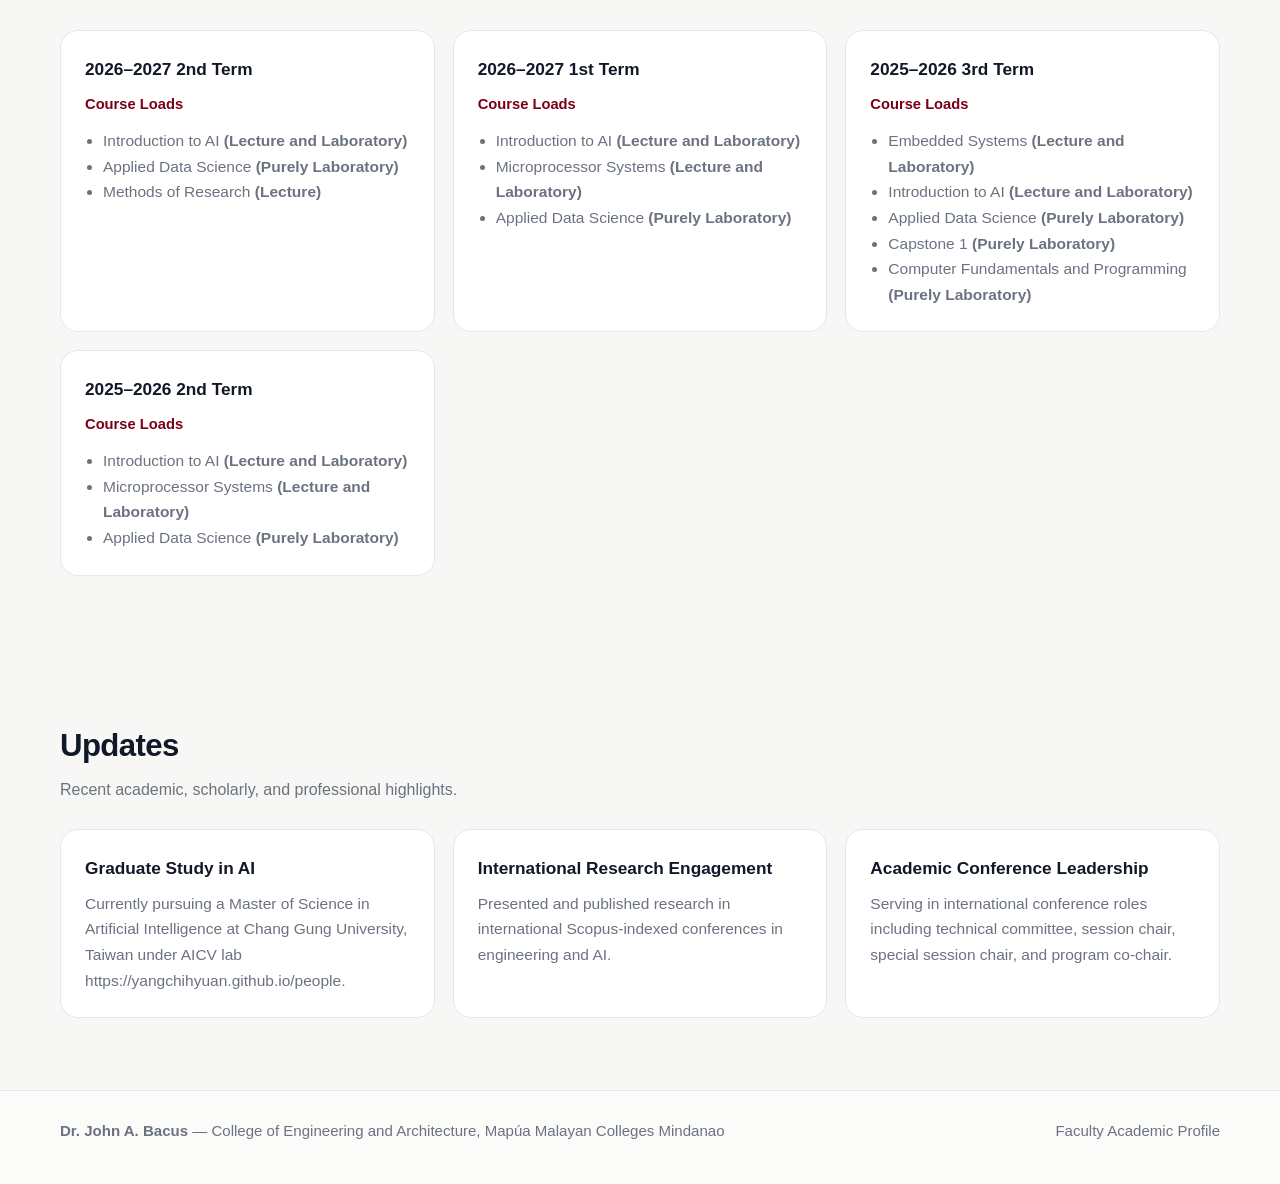
==== commit 095dcd5a: "Add Best Conference Paper award to Disaster-based Mobile Learning paper" ====
--- a/index.html
+++ b/index.html
@@ -692,7 +692,7 @@
           <div class="pub-list">
             <div class="pub-item">
               <h3>Disaster-based Mobile Learning System Using Technology Acceptance Model</h3>
-              <p><span class="highlight">Engineering Proceedings</span> | Q3 Journal | Scopus-indexed | <a href="https://doi.org/10.3390/engproc2025103005" target="_blank" rel="noopener noreferrer">DOI</a></p>
+              <p><span class="highlight">Engineering Proceedings</span> | Best Conference Paper | Q3 Journal | Scopus-indexed | <a href="https://doi.org/10.3390/engproc2025103005" target="_blank" rel="noopener noreferrer">DOI</a></p>
             </div>
 
             <div class="pub-item">
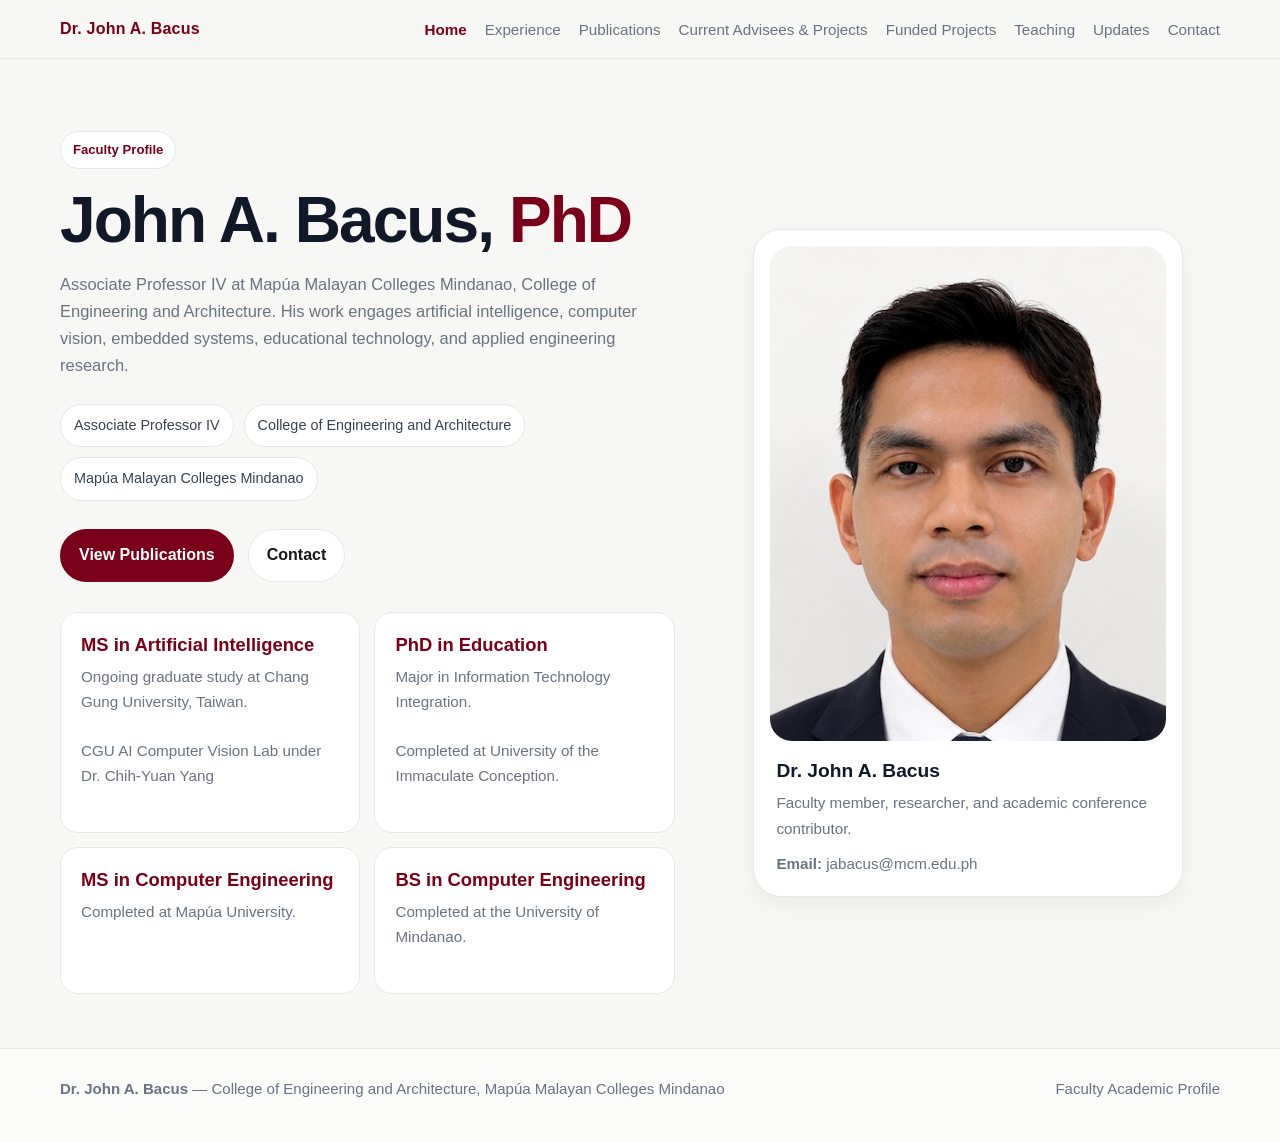
==== commit aa5fb8d6: "Split site into separate pages per tab with shared styles.css" ====
--- a/index.html
+++ b/index.html
@@ -8,480 +8,21 @@
     name="description"
     content="Official faculty profile of Dr. John A. Bacus, Associate Professor IV, College of Engineering and Architecture, Mapúa Malayan Colleges Mindanao."
   />
-  <style>
-    :root {
-      --bg: #f7f7f5;
-      --surface: #ffffff;
-      --surface-soft: #f3f4f6;
-      --text: #171717;
-      --muted: #6b7280;
-      --primary: #7a0019;
-      --primary-dark: #5b0012;
-      --border: #e5e7eb;
-      --shadow-soft: 0 8px 24px rgba(0, 0, 0, 0.05);
-      --radius: 22px;
-      --max: 1160px;
-    }
-
-    * {
-      box-sizing: border-box;
-      margin: 0;
-      padding: 0;
-      scroll-behavior: smooth;
-    }
-
-    body {
-      font-family: Arial, Helvetica, sans-serif;
-      background: var(--bg);
-      color: var(--text);
-      line-height: 1.65;
-    }
-
-    a {
-      color: inherit;
-      text-decoration: none;
-    }
-
-    img {
-      display: block;
-      max-width: 100%;
-    }
-
-    .container {
-      width: min(92%, var(--max));
-      margin: 0 auto;
-    }
-
-    .topbar {
-      position: sticky;
-      top: 0;
-      z-index: 1000;
-      background: rgba(247, 247, 245, 0.92);
-      backdrop-filter: blur(12px);
-      border-bottom: 1px solid var(--border);
-    }
-
-    .nav {
-      display: flex;
-      justify-content: space-between;
-      align-items: center;
-      gap: 18px;
-      padding: 16px 0;
-    }
-
-    .brand {
-      font-size: 1rem;
-      font-weight: 700;
-      color: var(--primary);
-      letter-spacing: 0.2px;
-    }
-
-    .nav-links {
-      display: flex;
-      gap: 18px;
-      flex-wrap: wrap;
-      align-items: center;
-    }
-
-    .nav-links a {
-      color: var(--muted);
-      font-size: 0.95rem;
-      transition: 0.2s ease;
-    }
-
-    .nav-links a:hover {
-      color: var(--primary);
-    }
-
-    .btn {
-      display: inline-block;
-      padding: 12px 18px;
-      border-radius: 999px;
-      font-weight: 700;
-      transition: 0.25s ease;
-      border: 1px solid transparent;
-    }
-
-    .btn-primary {
-      background: var(--primary);
-      color: #fff;
-    }
-
-    .btn-primary:hover {
-      background: var(--primary-dark);
-    }
-
-    .btn-outline {
-      border: 1px solid var(--border);
-      color: var(--text);
-      background: #fff;
-    }
-
-    .btn-outline:hover {
-      border-color: var(--primary);
-      color: var(--primary);
-    }
-
-    .hero {
-      padding: 72px 0 54px;
-      background: var(--bg);
-    }
-
-    .hero-grid {
-      display: grid;
-      grid-template-columns: 1.1fr 0.9fr;
-      gap: 42px;
-      align-items: center;
-    }
-
-    .eyebrow {
-      display: inline-block;
-      padding: 7px 12px;
-      border-radius: 999px;
-      background: #fff;
-      border: 1px solid var(--border);
-      color: var(--primary);
-      font-size: 0.82rem;
-      font-weight: 700;
-      margin-bottom: 18px;
-    }
-
-    .hero h1 {
-      font-size: clamp(2.4rem, 5vw, 4.2rem);
-      line-height: 1.06;
-      margin-bottom: 16px;
-      color: #111827;
-      letter-spacing: -0.03em;
-    }
-
-    .hero h1 span {
-      color: var(--primary);
-    }
-
-    .hero p {
-      color: var(--muted);
-      font-size: 1.03rem;
-      max-width: 650px;
-      margin-bottom: 24px;
-    }
-
-    .hero-actions {
-      display: flex;
-      gap: 14px;
-      flex-wrap: wrap;
-      margin-bottom: 30px;
-    }
-
-    .hero-meta {
-      display: flex;
-      flex-wrap: wrap;
-      gap: 10px;
-      margin-bottom: 28px;
-    }
-
-    .meta-pill {
-      padding: 9px 13px;
-      background: #fff;
-      border: 1px solid var(--border);
-      border-radius: 999px;
-      color: #374151;
-      font-size: 0.9rem;
-    }
-
-    .stats {
-      display: grid;
-      grid-template-columns: repeat(2, 1fr);
-      gap: 14px;
-      max-width: 720px;
-    }
-
-    .stat {
-      background: #fff;
-      border: 1px solid var(--border);
-      border-radius: 18px;
-      padding: 20px;
-    }
-
-    .stat h3 {
-      font-size: 1.15rem;
-      color: var(--primary);
-      margin-bottom: 8px;
-      line-height: 1.25;
-    }
-
-    .stat p {
-      color: var(--muted);
-      font-size: 0.95rem;
-      line-height: 1.65;
-    }
-
-    .hero-photo-wrap {
-      display: flex;
-      justify-content: center;
-    }
-
-    .hero-photo-card {
-      width: 100%;
-      max-width: 430px;
-      background: #fff;
-      border: 1px solid var(--border);
-      border-radius: 28px;
-      padding: 16px;
-      box-shadow: var(--shadow-soft);
-    }
-
-    .hero-photo {
-      width: 100%;
-      aspect-ratio: 4 / 5;
-      object-fit: cover;
-      border-radius: 22px;
-    }
-
-    .hero-photo-caption {
-      padding: 14px 6px 4px;
-    }
-
-    .hero-photo-caption h2 {
-      font-size: 1.2rem;
-      margin-bottom: 4px;
-      color: #111827;
-    }
-
-    .hero-photo-caption p {
-      margin: 0;
-      color: var(--muted);
-      font-size: 0.95rem;
-    }
-
-    section {
-      padding: 72px 0;
-    }
-
-    .section-head {
-      display: flex;
-      justify-content: space-between;
-      align-items: end;
-      gap: 20px;
-      flex-wrap: wrap;
-      margin-bottom: 26px;
-    }
-
-    .section-head h2 {
-      font-size: 1.95rem;
-      color: #111827;
-      margin-bottom: 6px;
-      letter-spacing: -0.02em;
-    }
-
-    .section-head p {
-      color: var(--muted);
-      max-width: 720px;
-    }
-
-    .timeline {
-      display: grid;
-      gap: 16px;
-    }
-
-    .timeline-item {
-      background: #fff;
-      border: 1px solid var(--border);
-      border-radius: 18px;
-      padding: 24px;
-    }
-
-    .timeline-item h3 {
-      margin-bottom: 6px;
-      font-size: 1.08rem;
-      color: #111827;
-    }
-
-    .timeline-item .meta {
-      color: var(--primary);
-      font-weight: 700;
-      margin-bottom: 10px;
-      font-size: 0.92rem;
-    }
-
-    .timeline-item ul {
-      padding-left: 18px;
-      margin-top: 12px;
-      color: var(--muted);
-    }
-
-    .timeline-item ul li {
-      margin-bottom: 8px;
-    }
-
-    .cards-2,
-    .cards-3 {
-      display: grid;
-      gap: 18px;
-    }
-
-    .cards-2 {
-      grid-template-columns: repeat(2, 1fr);
-    }
-
-    .cards-3 {
-      grid-template-columns: repeat(3, 1fr);
-    }
-
-    .card {
-      background: #fff;
-      border: 1px solid var(--border);
-      border-radius: 18px;
-      padding: 24px;
-    }
-
-    .card h3 {
-      margin-bottom: 8px;
-      font-size: 1.08rem;
-      color: #111827;
-    }
-
-    .card .meta {
-      color: var(--primary);
-      font-weight: 700;
-      font-size: 0.92rem;
-      margin-bottom: 12px;
-    }
-
-    .card p,
-    .card li {
-      color: var(--muted);
-      font-size: 0.97rem;
-    }
-
-    .pub-section {
-      margin-bottom: 34px;
-    }
-
-    .pub-section-title {
-      font-size: 1.25rem;
-      color: var(--primary);
-      margin-bottom: 14px;
-    }
-
-    .pub-list {
-      display: grid;
-      gap: 14px;
-    }
-
-    .pub-item {
-      background: #fff;
-      border: 1px solid var(--border);
-      border-radius: 18px;
-      padding: 20px;
-    }
-
-    .pub-item h3 {
-      font-size: 1rem;
-      margin-bottom: 8px;
-      color: #111827;
-      line-height: 1.45;
-    }
-
-    .pub-item p {
-      color: var(--muted);
-      font-size: 0.94rem;
-      line-height: 1.65;
-    }
-
-    .pub-item a {
-      color: var(--primary);
-      font-weight: 700;
-    }
-
-    .pub-actions {
-      margin-bottom: 24px;
-      display: flex;
-      gap: 12px;
-      flex-wrap: wrap;
-    }
-
-    .highlight {
-      color: var(--primary);
-      font-weight: 700;
-    }
-
-    .update-box {
-      background: #fff;
-    }
-
-    .footer {
-      padding: 28px 0 40px;
-      border-top: 1px solid var(--border);
-      background: #fbfbfa;
-      color: var(--muted);
-      font-size: 0.94rem;
-    }
-
-    .footer-wrap {
-      display: flex;
-      justify-content: space-between;
-      gap: 16px;
-      flex-wrap: wrap;
-    }
-
-    @media (max-width: 980px) {
-      .hero-grid,
-      .cards-2,
-      .cards-3,
-      .stats {
-        grid-template-columns: 1fr;
-      }
-
-      .nav {
-        flex-direction: column;
-        align-items: flex-start;
-      }
-
-      .hero {
-        padding-top: 52px;
-      }
-
-      .hero-photo-card {
-        max-width: 520px;
-      }
-    }
-
-    @media (max-width: 640px) {
-      .hero h1 {
-        font-size: 2.15rem;
-      }
-
-      .section-head h2 {
-        font-size: 1.55rem;
-      }
-
-      .timeline-item,
-      .card,
-      .pub-item,
-      .stat,
-      .hero-photo-card {
-        padding: 18px;
-      }
-
-      .hero-photo-card {
-        padding: 12px;
-      }
-    }
-  </style>
+    <link rel="stylesheet" href="styles.css" />
 </head>
 <body>
   <header class="topbar">
     <div class="container nav">
-      <a href="#home" class="brand">Dr. John A. Bacus</a>
+      <a href="index.html" class="brand">Dr. John A. Bacus</a>
       <nav class="nav-links">
-        <a href="#home">Home</a>
-        <a href="#experience">Experience</a>
-        <a href="#publications">Publications</a>
-        <a href="#current-projects">Current Advisees & Projects</a>
-        <a href="#funded-projects">Funded Projects</a>
-        <a href="#teaching">Teaching</a>
-        <a href="#updates">Updates</a>
-        <a href="#contact">Contact</a>
+        <a href="index.html" class="active" aria-current="page">Home</a>
+        <a href="experience.html">Experience</a>
+        <a href="publications.html">Publications</a>
+        <a href="advisees.html">Current Advisees &amp; Projects</a>
+        <a href="funded-projects.html">Funded Projects</a>
+        <a href="teaching.html">Teaching</a>
+        <a href="updates.html">Updates</a>
+        <a href="index.html#contact">Contact</a>
       </nav>
     </div>
   </header>
@@ -507,7 +48,7 @@
           </div>
 
           <div class="hero-actions">
-            <a class="btn btn-primary" href="#publications">View Publications</a>
+            <a class="btn btn-primary" href="publications.html">View Publications</a>
             <a class="btn btn-outline" href="#contact">Contact</a>
           </div>
 
@@ -549,373 +90,6 @@
         </div>
       </div>
     </section>
-
-    <section id="experience">
-      <div class="container">
-        <div class="section-head">
-          <div>
-            <h2>Experience</h2>
-            <p>
-              A professional trajectory across engineering education, academic leadership,
-              international conference service, and technology consulting.
-            </p>
-          </div>
-        </div>
-
-        <div class="timeline">
-          <div class="timeline-item">
-            <h3>Mapúa Malayan Colleges Mindanao</h3>
-            <div class="meta">2024 – Present | Associate Professor IV</div>
-            <p>
-              Serving under the College of Engineering and Architecture in instruction,
-              research, faculty engagement, and academic development.
-            </p>
-          </div>
-
-          <div class="timeline-item">
-            <h3>University of Mindanao</h3>
-            <div class="meta">2018 – 2024 | Associate Professor</div>
-            <p>
-              Contributed to engineering education through teaching, research supervision,
-              extension work, and student-centered academic initiatives.
-            </p>
-          </div>
-
-          <div class="timeline-item">
-            <h3>International Conference and IEEE-Related Academic Service</h3>
-            <div class="meta">2022 – Present | Technical Committee, Session Chair, Special Session Chair, Program Co-chair</div>
-            <p>
-              Actively involved in international conference leadership, technical review,
-              academic program organization, and session facilitation across engineering,
-              artificial intelligence, computing, and education conferences.
-            </p>
-
-            <ul>
-              <li><strong>Technical Committee</strong> — 3rd International Conference on Artificial Intelligence and Power Engineering (AIPE 2025), Nara, Japan, October 28–31, 2025</li>
-              <li><strong>Technical Committee</strong> — 2025 6th International Conference on Education Development and Studies (ICEDS 2025), Oxford, UK, March 26–28, 2025</li>
-              <li><strong>Technical Committee</strong> — 12th International Conference on Computing and Pattern Recognition (ICCPR 2023), Qingdao, China, October 27–29, 2023</li>
-              <li><strong>Technical Committee</strong> — 7th International Conference on Communication and Information Systems (ICCIS 2023), Chongqing, China, October 20–22, 2023</li>
-              <li><strong>Session Chair</strong> — 8th International Conference on E-Society, E-Education and E-Technology (ESET 2024), Taipei, Taiwan</li>
-              <li><strong>Session Chair</strong> — 5th International Conference on Electronics and Electrical Engineering Technology (EEET 2022), Beijing, China, December 2–4, 2022</li>
-              <li><strong>Session Chair</strong> — 7th International Conference on Communication and Information Systems (ICCIS 2023), Chongqing, China, October 20–22, 2023</li>
-              <li><strong>Special Session Chair</strong> — 8th International Conference on Electronics and Electrical Engineering Technology (EEET 2025), Chiba, Japan, December 5–7, 2025</li>
-              <li><strong>Program Co-chair</strong> — 8th International Conference on Communication and Information Systems (ICCIS 2024), Shenzhen, China, October 18–20, 2024</li>
-            </ul>
-          </div>
-
-          <div class="timeline-item">
-            <h3>Next BPO Solutions under DXC Technology</h3>
-            <div class="meta">2017 – 2018 | Technology Consultant / UAA Security Technician</div>
-            <p>
-              Handled high-priority technical incidents, enterprise user access, VPN permissions,
-              directory administration, and client support operations.
-            </p>
-          </div>
-        </div>
-      </div>
-    </section>
-
-    <section id="publications">
-      <div class="container">
-        <div class="section-head">
-          <div>
-            <h2>Publications</h2>
-            <p>
-              Research outputs in artificial intelligence, computer vision, intelligent systems,
-              engineering technology, and educational innovation.
-            </p>
-          </div>
-        </div>
-
-        <div class="pub-actions">
-          <a
-            class="btn btn-primary"
-            href="https://scholar.google.com/citations?user=BaCikSQAAAAJ&hl=en"
-            target="_blank"
-            rel="noopener noreferrer"
-          >
-            View Google Scholar Profile
-          </a>
-        </div>
-
-        <div class="pub-section">
-          <h3 class="pub-section-title">IEEE Publications</h3>
-          <div class="pub-list">
-            <div class="pub-item">
-              <h3>Object Detection for In-Store Product Identification: A Camera Point of Sale (POS)–Centered Approach</h3>
-              <p><span class="highlight">AIPE 2025</span> | Nara, Japan | Scopus-indexed | <a href="https://doi.org/10.1109/AIPE67885.2025.00011" target="_blank" rel="noopener noreferrer">DOI</a></p>
-            </div>
-
-            <div class="pub-item">
-              <h3>“Job or Jab?”: Detecting Fake Job Postings Using NLP</h3>
-              <p><span class="highlight">AIPE 2025</span> | Nara, Japan | Scopus-indexed | <a href="https://doi.org/10.1109/AIPE67885.2025.00010" target="_blank" rel="noopener noreferrer">DOI</a></p>
-            </div>
-
-            <div class="pub-item">
-              <h3>Deep Learning-Based Automated Detection of Polycystic Ovary Syndrome (PCOS) using Supervised Machine Learning</h3>
-              <p><span class="highlight">2025 IEEE International Conference on Automatic Control and Intelligent Systems</span> | Kuala Lumpur, Malaysia | Scopus-indexed | <a href="https://doi.org/10.1109/I2CACIS65476.2025.11100928" target="_blank" rel="noopener noreferrer">DOI</a></p>
-            </div>
-
-            <div class="pub-item">
-              <h3>Smart Helmet Detection System for Road Safety Using YOLOv8</h3>
-              <p><span class="highlight">2025 IEEE International Conference on Automatic Control and Intelligent Systems</span> | Kuala Lumpur, Malaysia | Scopus-indexed | <a href="https://doi.org/10.1109/I2CACIS65476.2025.11100776" target="_blank" rel="noopener noreferrer">DOI</a></p>
-            </div>
-
-            <div class="pub-item">
-              <h3>Impact of Predictive Learning Analytics in Higher Education: A Systematic Literature Review</h3>
-              <p><span class="highlight">ICEIT 2024</span> | Chongqing, China | Best Presenter | Scopus-indexed | <a href="https://doi.org/10.1109/ICEIT61397.2024.10540840" target="_blank" rel="noopener noreferrer">DOI</a></p>
-            </div>
-
-            <div class="pub-item">
-              <h3>Fingerprint and Face Authentication Portable Digital Electronic Voting Machine</h3>
-              <p><span class="highlight">EEET 2023</span> | Nanjing, China | Scopus-indexed | <a href="https://doi.org/10.1109/EEET61723.2023.00010" target="_blank" rel="noopener noreferrer">DOI</a></p>
-            </div>
-
-            <div class="pub-item">
-              <h3>Papaya Leaf Disease Identification using ResNet with Transfer Learning</h3>
-              <p><span class="highlight">ICRAE 2023</span> | Singapore | Scopus-indexed | <a href="https://doi.org/10.1109/ICRAE59816.2023.10458541" target="_blank" rel="noopener noreferrer">DOI</a></p>
-            </div>
-            <div class="pub-item">
-              <h3>Closed Contact Monitoring on Prescribed Social Distancing using Computer Vision</h3>
-              <p><span class="highlight">EEET 2022</span> | Beijing, China | Scopus-indexed | <a href="https://doi.org/10.1109/EEET58130.2022.00009" target="_blank" rel="noopener noreferrer">DOI</a></p>
-            </div>
-
-            <div class="pub-item">
-              <h3>Identification of Pork Meat Freshness using Neural Networks</h3>
-              <p><span class="highlight">ICETCI 2021</span> | Changchun, China | Scopus-indexed | <a href="https://doi.org/10.1109/ICETCI53161.2021.9563448" target="_blank" rel="noopener noreferrer">DOI</a></p>
-            </div>
-          </div>
-        </div>
-
-        <div class="pub-section">
-          <h3 class="pub-section-title">Journal Publications</h3>
-          <div class="pub-list">
-            <div class="pub-item">
-              <h3>Disaster-based Mobile Learning System Using Technology Acceptance Model</h3>
-              <p><span class="highlight">Engineering Proceedings</span> | Best Conference Paper | Q3 Journal | Scopus-indexed | <a href="https://doi.org/10.3390/engproc2025103005" target="_blank" rel="noopener noreferrer">DOI</a></p>
-            </div>
-
-            <div class="pub-item">
-              <h3>Performance Analysis of YOLOv4-Based Multi-Object Tracker Using SORT</h3>
-              <p><span class="highlight">2nd International Conference on Emerging Technologies and Innovations</span> | University of Mindanao | <a href="https://doi.org/10.55990/umjeti.v12024.03" target="_blank" rel="noopener noreferrer">DOI</a></p>
-            </div>
-
-            <div class="pub-item">
-              <h3>Detection and Identification with Analysis of Carica Papaya using Android</h3>
-              <p><span class="highlight">Journal of Advances in Information Technology</span> | Best Presenter | Q3 Journal | Scopus-indexed | <a href="https://doi.org/10.12720/jait.13.2.162-166" target="_blank" rel="noopener noreferrer">DOI</a></p>
-            </div>
-          </div>
-        </div>
-
-        <div class="pub-section">
-          <h3 class="pub-section-title">Other Conference Publications</h3>
-          <div class="pub-list">
- 
-            <div class="pub-item">
-              <h3>Development of an RFID-based Children’s Disaster and Emergency Preparedness Device</h3>
-              <p><span class="highlight">ESET 2024</span> | Taipei, Taiwan | Scopus-indexed(ACM Published) | <a href="https://doi.org/10.1145/3704217.3704219" target="_blank" rel="noopener noreferrer">DOI</a></p>
-            </div>
-            
-            <div class="pub-item">
-              <h3>A Systematic Literature Review for the Development of an Object Detection System for Monitoring Underground Crop (Garlic) Growth Using GPR</h3>
-              <p><span class="highlight">EEET 2025</span> | Chiba, Japan | Best Presenter | Scopus-indexed | <a href="https://doi.org/10.1051/bioconf/202623001004" target="_blank" rel="noopener noreferrer">DOI</a></p>
-            </div>
-            
-            <div class="pub-item">
-              <h3>Color Vision Deficiency Screening System Using ESP32 with IPS TFT Display and SD Card Interface</h3>
-              <p><span class="highlight">EEET 2025</span> | Chiba, Japan | Scopus-indexed(Springer Published) | <a href="https://doi.org/10.1007/978-981-95-9442-9_22" target="_blank" rel="noopener noreferrer">DOI</a></p>
-            </div>
-
-            <div class="pub-item">
-              <h3>Arduino-Based Wireless Red Light–Green Light Game with Motion Sensing</h3>
-              <p><span class="highlight">EEET 2025</span> | Chiba, Japan | Scopus-indexed(Springer Published) | <a href="https://doi.org/10.1007/978-981-95-9442-9_20" target="_blank" rel="noopener noreferrer">DOI</a></p>
-            </div>
-
-            <div class="pub-item">
-              <h3>Implementation Of a Low-cost Vision-based Gesture Recognition Powerpoint Control System</h3>
-              <p><span class="highlight">EEET 2025</span> | Chiba, Japan | Scopus-indexed(Springer Published) | <a href="https://doi.org/10.1007/978-981-95-9442-9_16" target="_blank" rel="noopener noreferrer">DOI</a></p>
-            </div>
-
-            <div class="pub-item">
-              <h3>EmbedEye: An Embedded Smart Surveillance System with Boundary Alerts</h3>
-              <p><span class="highlight">EEET 2025</span> | Chiba, Japan | Scopus-indexed(Springer Published) | <a href="https://doi.org/10.1007/978-981-95-9442-9_24" target="_blank" rel="noopener noreferrer">DOI</a></p>
-            </div>
-
-            <div class="pub-item">
-              <h3>Development of Self-Service Baggage Counter System (Undergraduate Thesis)</h3>
-              <p><span class="highlight">Council of Deans for Engineering Education Research Prototype Region XI</span> | Awarded 2nd Runner Up for Education Category</p>
-            </div>
-          </div>
-        </div>
-      </div>
-    </section>
-<section id="current-projects">
-  <div class="container">
-    <div class="section-head">
-      <div>
-        <h2>Current Advisees & Projects</h2>
-        <p>
-          Ongoing undergraduate research and capstone projects under academic advisement,
-          focusing on artificial intelligence, embedded systems, computer vision, and applied innovation.
-        </p>
-      </div>
-    </div>
-    
-    <div class="cards">
-      <div class="card">
-        <h3>AI-Driven Waste Segregation and IoT-Enabled Smart Bins: A Reward-Based Approach to Sustainable Waste Management</h3>
-        <div class="meta">Undergraduate Advisees</div>
-        <p>
-          Lyka Sophia S. Jardeleza, Ian Carl P. Solana, and Justin Jay C. Valenzuela
-        </p>
-      </div>
-
-      <div class="card">
-        <h3>ExerCheck: A Wireframe Pose Form Estimation and Analysis System for Pre-Recorded Student Exercise-Based Routines in PATHFIT</h3>
-        <div class="meta">Undergraduate Advisees</div>
-        <p>
-          Verdan, Hym M., Alforque, Tristan Shawn, and Laporre, Peter Miles
-        </p>
-      </div>
-
-      <div class="card">
-        <h3>Near Real-Time Road Crack Detection System Using AI on Embedded Devices</h3>
-        <div class="meta">Undergraduate Advisees</div>
-        <p>
-          George Miguel Batalan, Danielle Joshua Orihuela, and Jericho Tabingo Lagang
-        </p>
-      </div>
-    </div>
-  </div>
-</section>
-    <section id="funded-projects">
-      <div class="container">
-        <div class="section-head">
-          <div>
-            <h2>Funded Projects</h2>
-            <p>
-              Supported research and development work aligned with applied engineering and intelligent systems.
-            </p>
-          </div>
-        </div>
-
-        <div class="cards-2">
-          <div class="card">
-            <h3>DREAM-Ph (DPWH Road Evaluation and Mapping of Potholes)</h3>
-            <div class="meta">Project Leader | April 2024 – April 2025</div>
-            <p>
-              Geospatial, prescriptive, and diagnostic analytics for road pothole detection,
-              funded under <strong>DOST-PCIEERD (GODDESS)</strong>.
-            </p>
-          </div>
-
-          <div class="card">
-            <h3>Research Focus Areas</h3>
-            <div class="meta">Engineering, AI, and Applied Systems</div>
-            <p>
-              Current scholarly interests include artificial intelligence, computer vision,
-              machine learning systems, embedded computing, educational technology,
-              and practical engineering innovations.
-            </p>
-          </div>
-        </div>
-      </div>
-    </section>
-
-    <section id="teaching">
-      <div class="container">
-        <div class="section-head">
-          <div>
-            <h2>Teaching</h2>
-            <p>
-              Courses handled across lecture and laboratory formats in artificial intelligence,
-              computer engineering, embedded systems, data science, and programming.
-            </p>
-          </div>
-        </div>
-        
-        <div class="cards-3">
-          <div class="card">
-            <h3>2026–2027 2nd Term</h3>
-            <div class="meta">Course Loads</div>
-            <ul style="padding-left: 18px; margin-top: 10px;">
-              <li>Introduction to AI <strong>(Lecture and Laboratory)</strong></li>
-              <li>Applied Data Science <strong>(Purely Laboratory)</strong></li>
-              <li>Methods of Research <strong>(Lecture)</strong></li>
-            </ul>
-          </div>
-
-          <div class="card">
-            <h3>2026–2027 1st Term</h3>
-            <div class="meta">Course Loads</div>
-            <ul style="padding-left: 18px; margin-top: 10px;">
-              <li>Introduction to AI <strong>(Lecture and Laboratory)</strong></li>
-              <li>Microprocessor Systems <strong>(Lecture and Laboratory)</strong></li>
-              <li>Applied Data Science <strong>(Purely Laboratory)</strong></li>
-            </ul>
-          </div>
-          
-          <div class="card">
-            <h3>2025–2026 3rd Term</h3>
-            <div class="meta">Course Loads</div>
-            <ul style="padding-left: 18px; margin-top: 10px;">
-              <li>Embedded Systems <strong>(Lecture and Laboratory)</strong></li>
-              <li>Introduction to AI <strong>(Lecture and Laboratory)</strong></li>
-              <li>Applied Data Science <strong>(Purely Laboratory)</strong></li>
-              <li>Capstone 1 <strong>(Purely Laboratory)</strong></li>
-              <li>Computer Fundamentals and Programming <strong>(Purely Laboratory)</strong></li>
-            </ul>
-          </div>
-          
-          <div class="card">
-            <h3>2025–2026 2nd Term</h3>
-            <div class="meta">Course Loads</div>
-            <ul style="padding-left: 18px; margin-top: 10px;">
-              <li>Introduction to AI <strong>(Lecture and Laboratory)</strong></li>
-              <li>Microprocessor Systems <strong>(Lecture and Laboratory)</strong></li>
-              <li>Applied Data Science <strong>(Purely Laboratory)</strong></li>
-            </ul>
-          </div>
-        </div>
-      </div>
-    </section>
-
-    <section id="updates">
-      <div class="container">
-        <div class="section-head">
-          <div>
-            <h2>Updates</h2>
-            <p>
-              Recent academic, scholarly, and professional highlights.
-            </p>
-          </div>
-        </div>
-
-        <div class="cards-3">
-          <div class="card update-box">
-            <h3>Graduate Study in AI</h3>
-            <p>
-              Currently pursuing a Master of Science in Artificial Intelligence at Chang Gung University, Taiwan under AICV lab https://yangchihyuan.github.io/people.
-            </p>
-          </div>
-
-          <div class="card update-box">
-            <h3>International Research Engagement</h3>
-            <p>
-              Presented and published research in international Scopus-indexed conferences in engineering and AI.
-            </p>
-          </div>
-
-          <div class="card update-box">
-            <h3>Academic Conference Leadership</h3>
-            <p>
-              Serving in international conference roles including technical committee, session chair,
-              special session chair, and program co-chair.
-            </p>
-          </div>
-        </div>
-      </div>
-    </section>
   </main>
 
   <footer class="footer">
--- a/styles.css
+++ b/styles.css
@@ -0,0 +1,464 @@
+:root {
+  --bg: #f7f7f5;
+  --surface: #ffffff;
+  --surface-soft: #f3f4f6;
+  --text: #171717;
+  --muted: #6b7280;
+  --primary: #7a0019;
+  --primary-dark: #5b0012;
+  --border: #e5e7eb;
+  --shadow-soft: 0 8px 24px rgba(0, 0, 0, 0.05);
+  --radius: 22px;
+  --max: 1160px;
+}
+
+* {
+  box-sizing: border-box;
+  margin: 0;
+  padding: 0;
+  scroll-behavior: smooth;
+}
+
+body {
+  font-family: Arial, Helvetica, sans-serif;
+  background: var(--bg);
+  color: var(--text);
+  line-height: 1.65;
+}
+
+a {
+  color: inherit;
+  text-decoration: none;
+}
+
+img {
+  display: block;
+  max-width: 100%;
+}
+
+.container {
+  width: min(92%, var(--max));
+  margin: 0 auto;
+}
+
+.topbar {
+  position: sticky;
+  top: 0;
+  z-index: 1000;
+  background: rgba(247, 247, 245, 0.92);
+  backdrop-filter: blur(12px);
+  border-bottom: 1px solid var(--border);
+}
+
+.nav {
+  display: flex;
+  justify-content: space-between;
+  align-items: center;
+  gap: 18px;
+  padding: 16px 0;
+}
+
+.brand {
+  font-size: 1rem;
+  font-weight: 700;
+  color: var(--primary);
+  letter-spacing: 0.2px;
+}
+
+.nav-links {
+  display: flex;
+  gap: 18px;
+  flex-wrap: wrap;
+  align-items: center;
+}
+
+.nav-links a {
+  color: var(--muted);
+  font-size: 0.95rem;
+  transition: 0.2s ease;
+}
+
+.nav-links a:hover {
+  color: var(--primary);
+}
+
+.btn {
+  display: inline-block;
+  padding: 12px 18px;
+  border-radius: 999px;
+  font-weight: 700;
+  transition: 0.25s ease;
+  border: 1px solid transparent;
+}
+
+.btn-primary {
+  background: var(--primary);
+  color: #fff;
+}
+
+.btn-primary:hover {
+  background: var(--primary-dark);
+}
+
+.btn-outline {
+  border: 1px solid var(--border);
+  color: var(--text);
+  background: #fff;
+}
+
+.btn-outline:hover {
+  border-color: var(--primary);
+  color: var(--primary);
+}
+
+.hero {
+  padding: 72px 0 54px;
+  background: var(--bg);
+}
+
+.hero-grid {
+  display: grid;
+  grid-template-columns: 1.1fr 0.9fr;
+  gap: 42px;
+  align-items: center;
+}
+
+.eyebrow {
+  display: inline-block;
+  padding: 7px 12px;
+  border-radius: 999px;
+  background: #fff;
+  border: 1px solid var(--border);
+  color: var(--primary);
+  font-size: 0.82rem;
+  font-weight: 700;
+  margin-bottom: 18px;
+}
+
+.hero h1 {
+  font-size: clamp(2.4rem, 5vw, 4.2rem);
+  line-height: 1.06;
+  margin-bottom: 16px;
+  color: #111827;
+  letter-spacing: -0.03em;
+}
+
+.hero h1 span {
+  color: var(--primary);
+}
+
+.hero p {
+  color: var(--muted);
+  font-size: 1.03rem;
+  max-width: 650px;
+  margin-bottom: 24px;
+}
+
+.hero-actions {
+  display: flex;
+  gap: 14px;
+  flex-wrap: wrap;
+  margin-bottom: 30px;
+}
+
+.hero-meta {
+  display: flex;
+  flex-wrap: wrap;
+  gap: 10px;
+  margin-bottom: 28px;
+}
+
+.meta-pill {
+  padding: 9px 13px;
+  background: #fff;
+  border: 1px solid var(--border);
+  border-radius: 999px;
+  color: #374151;
+  font-size: 0.9rem;
+}
+
+.stats {
+  display: grid;
+  grid-template-columns: repeat(2, 1fr);
+  gap: 14px;
+  max-width: 720px;
+}
+
+.stat {
+  background: #fff;
+  border: 1px solid var(--border);
+  border-radius: 18px;
+  padding: 20px;
+}
+
+.stat h3 {
+  font-size: 1.15rem;
+  color: var(--primary);
+  margin-bottom: 8px;
+  line-height: 1.25;
+}
+
+.stat p {
+  color: var(--muted);
+  font-size: 0.95rem;
+  line-height: 1.65;
+}
+
+.hero-photo-wrap {
+  display: flex;
+  justify-content: center;
+}
+
+.hero-photo-card {
+  width: 100%;
+  max-width: 430px;
+  background: #fff;
+  border: 1px solid var(--border);
+  border-radius: 28px;
+  padding: 16px;
+  box-shadow: var(--shadow-soft);
+}
+
+.hero-photo {
+  width: 100%;
+  aspect-ratio: 4 / 5;
+  object-fit: cover;
+  border-radius: 22px;
+}
+
+.hero-photo-caption {
+  padding: 14px 6px 4px;
+}
+
+.hero-photo-caption h2 {
+  font-size: 1.2rem;
+  margin-bottom: 4px;
+  color: #111827;
+}
+
+.hero-photo-caption p {
+  margin: 0;
+  color: var(--muted);
+  font-size: 0.95rem;
+}
+
+section {
+  padding: 72px 0;
+}
+
+.section-head {
+  display: flex;
+  justify-content: space-between;
+  align-items: end;
+  gap: 20px;
+  flex-wrap: wrap;
+  margin-bottom: 26px;
+}
+
+.section-head h2 {
+  font-size: 1.95rem;
+  color: #111827;
+  margin-bottom: 6px;
+  letter-spacing: -0.02em;
+}
+
+.section-head p {
+  color: var(--muted);
+  max-width: 720px;
+}
+
+.timeline {
+  display: grid;
+  gap: 16px;
+}
+
+.timeline-item {
+  background: #fff;
+  border: 1px solid var(--border);
+  border-radius: 18px;
+  padding: 24px;
+}
+
+.timeline-item h3 {
+  margin-bottom: 6px;
+  font-size: 1.08rem;
+  color: #111827;
+}
+
+.timeline-item .meta {
+  color: var(--primary);
+  font-weight: 700;
+  margin-bottom: 10px;
+  font-size: 0.92rem;
+}
+
+.timeline-item ul {
+  padding-left: 18px;
+  margin-top: 12px;
+  color: var(--muted);
+}
+
+.timeline-item ul li {
+  margin-bottom: 8px;
+}
+
+.cards-2,
+.cards-3 {
+  display: grid;
+  gap: 18px;
+}
+
+.cards-2 {
+  grid-template-columns: repeat(2, 1fr);
+}
+
+.cards-3 {
+  grid-template-columns: repeat(3, 1fr);
+}
+
+.card {
+  background: #fff;
+  border: 1px solid var(--border);
+  border-radius: 18px;
+  padding: 24px;
+}
+
+.card h3 {
+  margin-bottom: 8px;
+  font-size: 1.08rem;
+  color: #111827;
+}
+
+.card .meta {
+  color: var(--primary);
+  font-weight: 700;
+  font-size: 0.92rem;
+  margin-bottom: 12px;
+}
+
+.card p,
+.card li {
+  color: var(--muted);
+  font-size: 0.97rem;
+}
+
+.pub-section {
+  margin-bottom: 34px;
+}
+
+.pub-section-title {
+  font-size: 1.25rem;
+  color: var(--primary);
+  margin-bottom: 14px;
+}
+
+.pub-list {
+  display: grid;
+  gap: 14px;
+}
+
+.pub-item {
+  background: #fff;
+  border: 1px solid var(--border);
+  border-radius: 18px;
+  padding: 20px;
+}
+
+.pub-item h3 {
+  font-size: 1rem;
+  margin-bottom: 8px;
+  color: #111827;
+  line-height: 1.45;
+}
+
+.pub-item p {
+  color: var(--muted);
+  font-size: 0.94rem;
+  line-height: 1.65;
+}
+
+.pub-item a {
+  color: var(--primary);
+  font-weight: 700;
+}
+
+.pub-actions {
+  margin-bottom: 24px;
+  display: flex;
+  gap: 12px;
+  flex-wrap: wrap;
+}
+
+.highlight {
+  color: var(--primary);
+  font-weight: 700;
+}
+
+.update-box {
+  background: #fff;
+}
+
+.footer {
+  padding: 28px 0 40px;
+  border-top: 1px solid var(--border);
+  background: #fbfbfa;
+  color: var(--muted);
+  font-size: 0.94rem;
+}
+
+.footer-wrap {
+  display: flex;
+  justify-content: space-between;
+  gap: 16px;
+  flex-wrap: wrap;
+}
+
+@media (max-width: 980px) {
+  .hero-grid,
+  .cards-2,
+  .cards-3,
+  .stats {
+    grid-template-columns: 1fr;
+  }
+
+  .nav {
+    flex-direction: column;
+    align-items: flex-start;
+  }
+
+  .hero {
+    padding-top: 52px;
+  }
+
+  .hero-photo-card {
+    max-width: 520px;
+  }
+}
+
+@media (max-width: 640px) {
+  .hero h1 {
+    font-size: 2.15rem;
+  }
+
+  .section-head h2 {
+    font-size: 1.55rem;
+  }
+
+  .timeline-item,
+  .card,
+  .pub-item,
+  .stat,
+  .hero-photo-card {
+    padding: 18px;
+  }
+
+  .hero-photo-card {
+    padding: 12px;
+  }
+}
+  
+
+.nav-links a.active {
+  color: var(--primary);
+  font-weight: 700;
+}
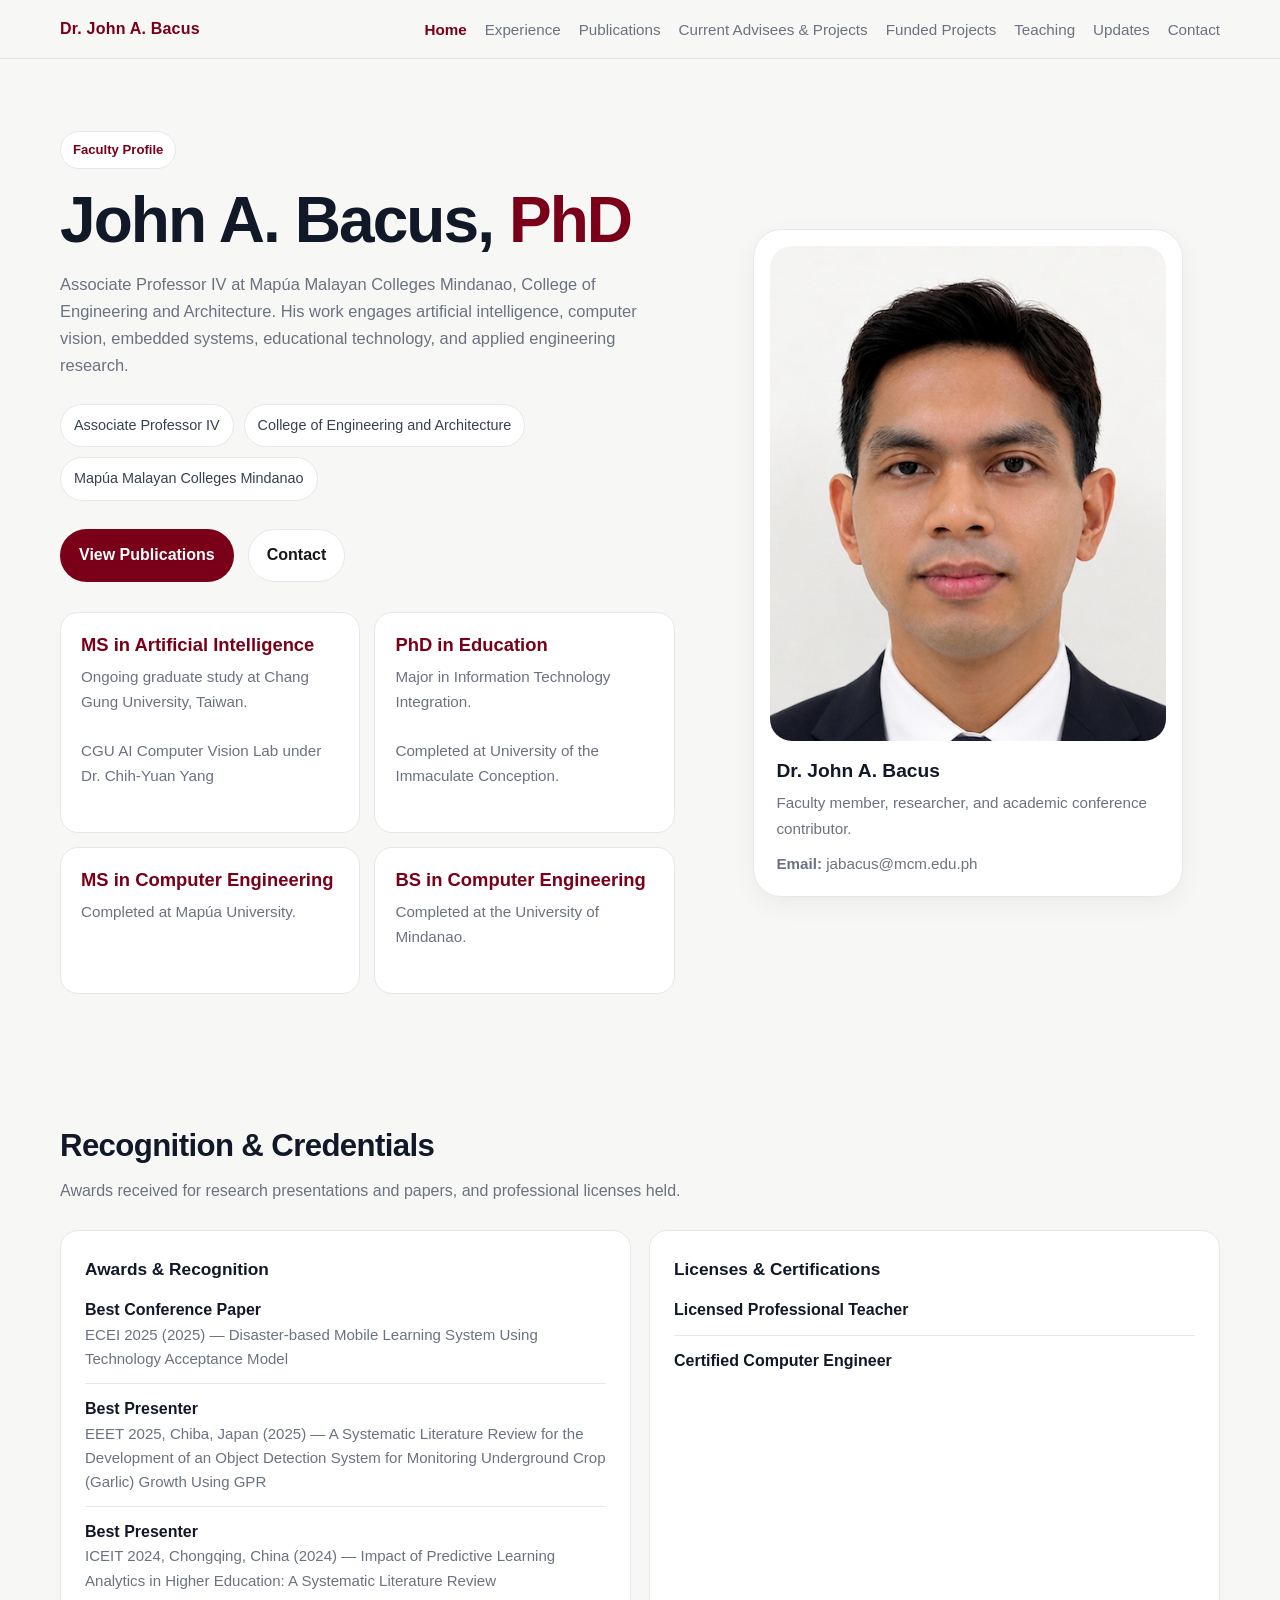
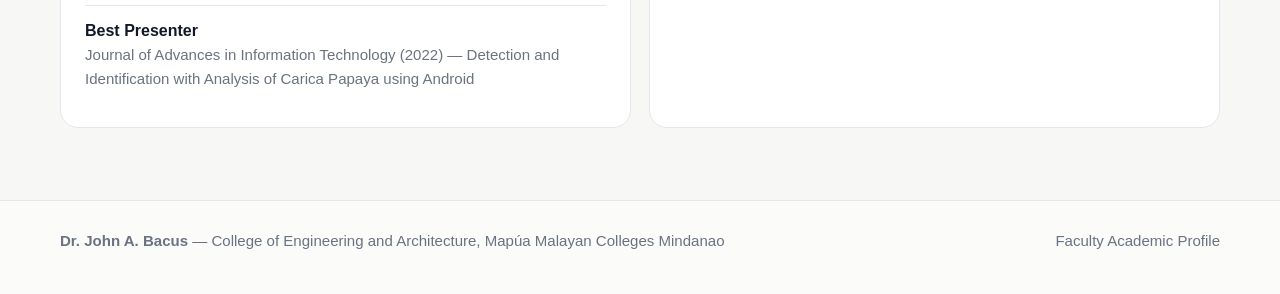
==== commit a20e1b60: "Add Recognition & Credentials section to home page" ====
--- a/index.html
+++ b/index.html
@@ -90,6 +90,55 @@
         </div>
       </div>
     </section>
+
+    <section id="recognition">
+      <div class="container">
+        <div class="section-head">
+          <div>
+            <h2>Recognition &amp; Credentials</h2>
+            <p>
+              Awards received for research presentations and papers, and professional licenses held.
+            </p>
+          </div>
+        </div>
+
+        <div class="cards-2">
+          <div class="card" id="awards">
+            <h3>Awards &amp; Recognition</h3>
+            <ul class="recognition-list">
+              <li>
+                <strong>Best Conference Paper</strong>
+                ECEI 2025 (2025) — Disaster-based Mobile Learning System Using Technology Acceptance Model
+              </li>
+              <li>
+                <strong>Best Presenter</strong>
+                EEET 2025, Chiba, Japan (2025) — A Systematic Literature Review for the Development of an Object Detection System for Monitoring Underground Crop (Garlic) Growth Using GPR
+              </li>
+              <li>
+                <strong>Best Presenter</strong>
+                ICEIT 2024, Chongqing, China (2024) — Impact of Predictive Learning Analytics in Higher Education: A Systematic Literature Review
+              </li>
+              <li>
+                <strong>Best Presenter</strong>
+                Journal of Advances in Information Technology (2022) — Detection and Identification with Analysis of Carica Papaya using Android
+              </li>
+            </ul>
+          </div>
+
+          <div class="card" id="licenses">
+            <h3>Licenses &amp; Certifications</h3>
+            <ul class="recognition-list">
+              <li>
+                <strong>Licensed Professional Teacher</strong>
+              </li>
+              <li>
+                <strong>Certified Computer Engineer</strong>
+              </li>
+            </ul>
+          </div>
+        </div>
+      </div>
+    </section>
   </main>
 
   <footer class="footer">
--- a/styles.css
+++ b/styles.css
@@ -377,6 +377,35 @@
   line-height: 1.65;
 }
 
+.pub-item p.pub-authors {
+  color: #374151;
+  margin-bottom: 4px;
+}
+
+.recognition-list {
+  list-style: none;
+  margin-top: 14px;
+}
+
+.recognition-list li {
+  padding: 12px 0;
+  border-top: 1px solid var(--border);
+  color: var(--muted);
+  font-size: 0.94rem;
+  line-height: 1.6;
+}
+
+.recognition-list li:first-child {
+  border-top: none;
+  padding-top: 0;
+}
+
+.recognition-list li strong {
+  display: block;
+  color: #111827;
+  font-size: 1rem;
+}
+
 .pub-item a {
   color: var(--primary);
   font-weight: 700;
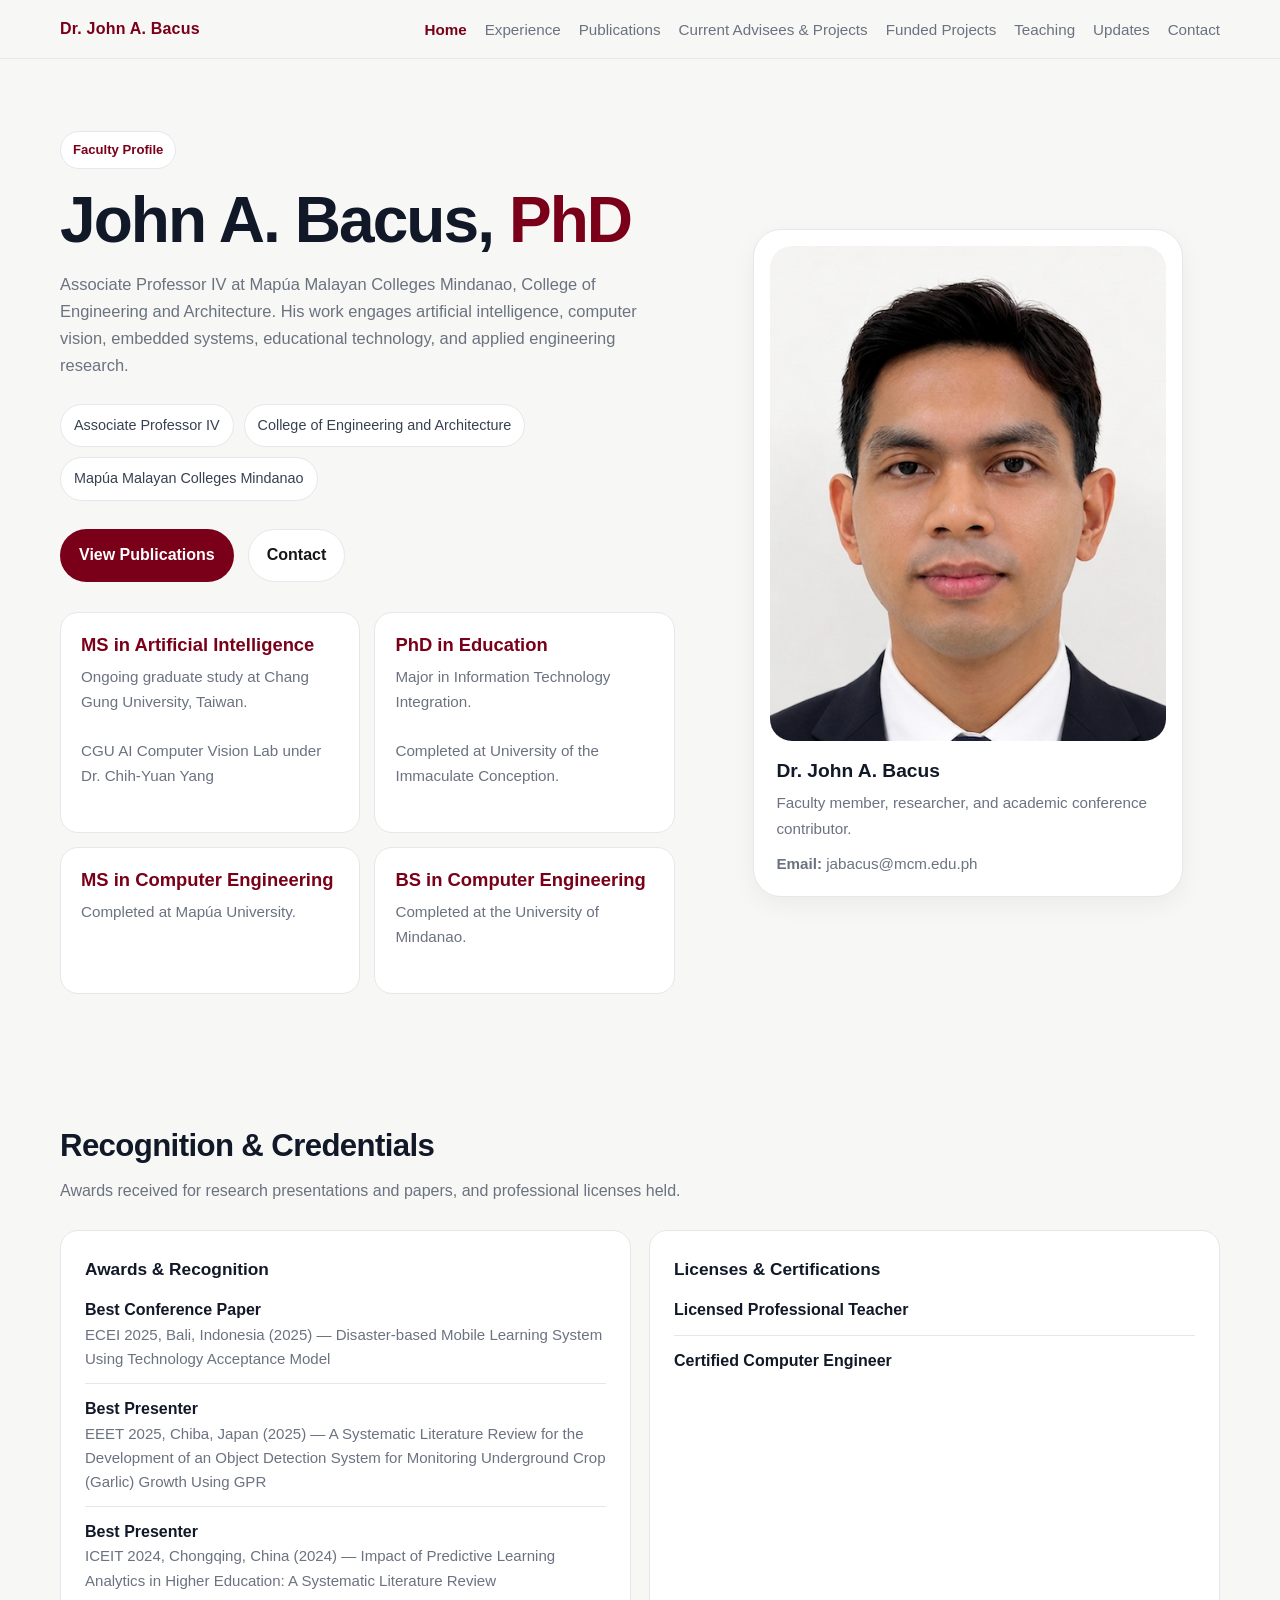
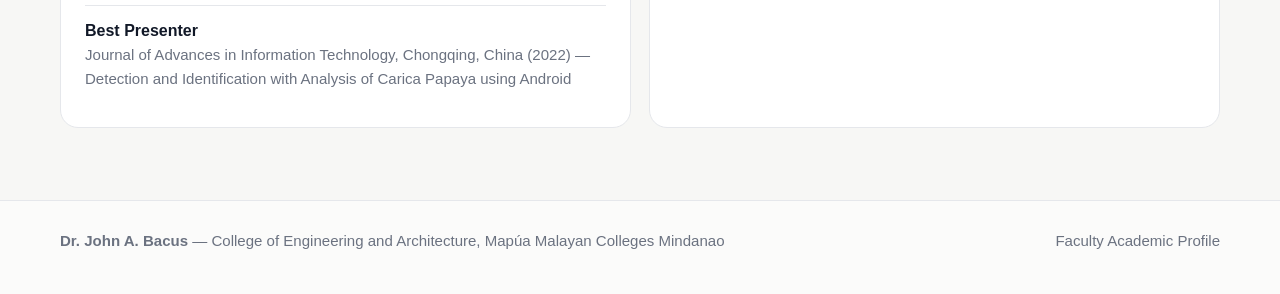
==== commit c110ec45: "Add locations to ECEI 2025 and JAIT awards" ====
--- a/index.html
+++ b/index.html
@@ -108,7 +108,7 @@
             <ul class="recognition-list">
               <li>
                 <strong>Best Conference Paper</strong>
-                ECEI 2025 (2025) — Disaster-based Mobile Learning System Using Technology Acceptance Model
+                ECEI 2025, Bali, Indonesia (2025) — Disaster-based Mobile Learning System Using Technology Acceptance Model
               </li>
               <li>
                 <strong>Best Presenter</strong>
@@ -120,7 +120,7 @@
               </li>
               <li>
                 <strong>Best Presenter</strong>
-                Journal of Advances in Information Technology (2022) — Detection and Identification with Analysis of Carica Papaya using Android
+                Journal of Advances in Information Technology, Chongqing, China (2022) — Detection and Identification with Analysis of Carica Papaya using Android
               </li>
             </ul>
           </div>
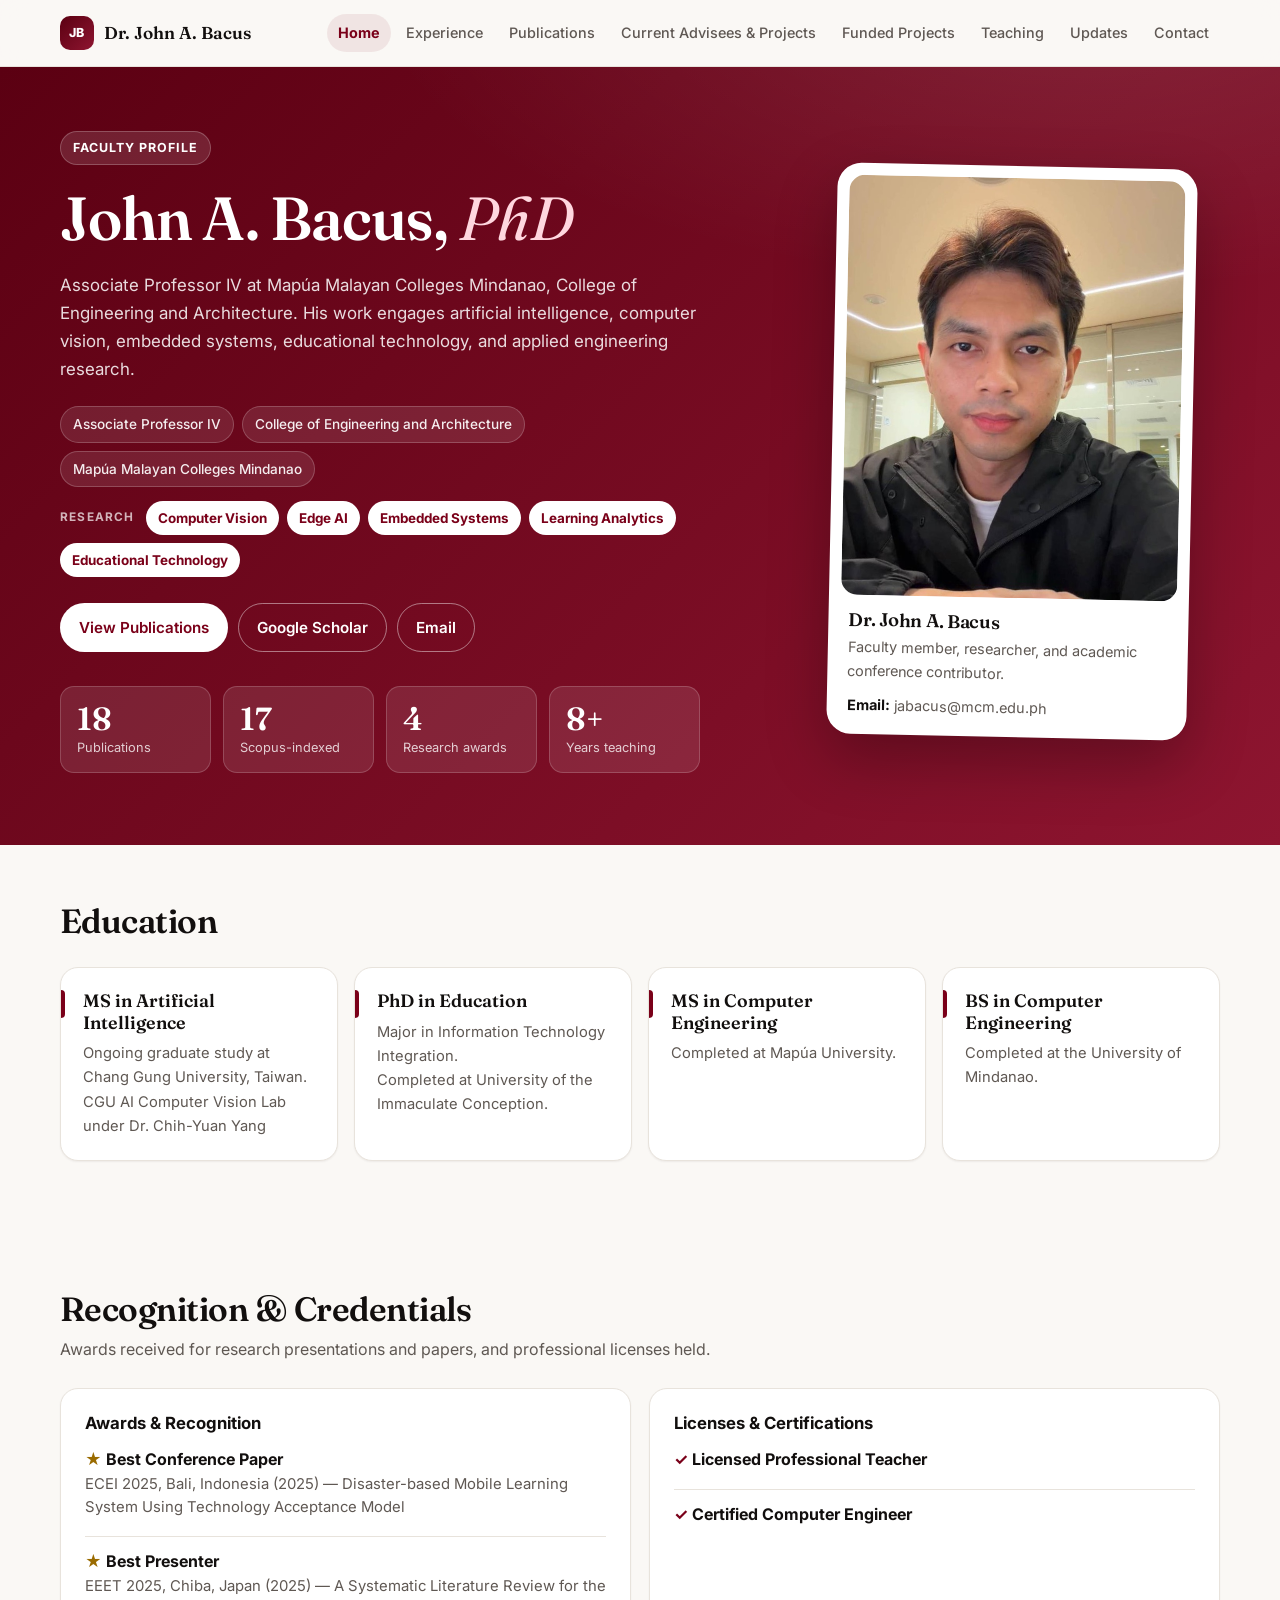
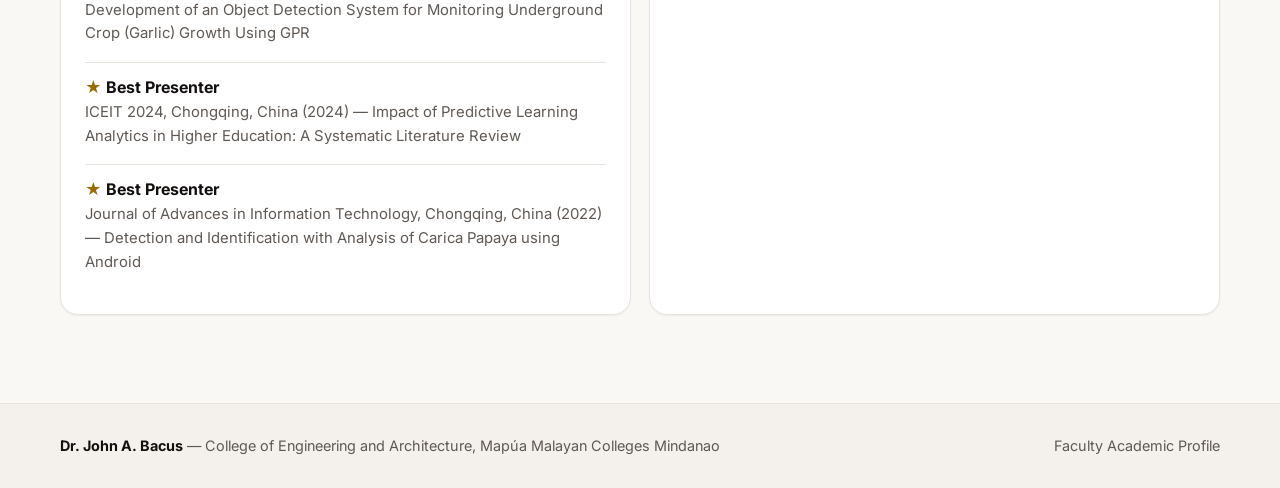
==== commit 7fc29c47: "Refresh site design across all pages New typography (Fraunces + Inter), maroon header band and page " ====
--- a/index.html
+++ b/index.html
@@ -8,13 +8,19 @@
     name="description"
     content="Official faculty profile of Dr. John A. Bacus, Associate Professor IV, College of Engineering and Architecture, Mapúa Malayan Colleges Mindanao."
   />
-    <link rel="stylesheet" href="styles.css" />
+    <meta name="theme-color" content="#7a0019" />
+  <link rel="icon" href="data:image/svg+xml,%3Csvg xmlns='http://www.w3.org/2000/svg' viewBox='0 0 64 64'%3E%3Crect width='64' height='64' rx='14' fill='%237a0019'/%3E%3Ctext x='32' y='42' font-family='Arial,sans-serif' font-size='26' font-weight='700' fill='white' text-anchor='middle'%3EJB%3C/text%3E%3C/svg%3E" />
+  <link rel="preconnect" href="https://fonts.googleapis.com" />
+  <link rel="preconnect" href="https://fonts.gstatic.com" crossorigin />
+  <link rel="stylesheet" href="https://fonts.googleapis.com/css2?family=Fraunces:ital,opsz,wght@0,9..144,400..700;1,9..144,400&amp;family=Inter:wght@400;500;600;700;800&amp;display=swap" />
+  <link rel="stylesheet" href="styles.css" />
 </head>
 <body>
   <header class="topbar">
     <div class="container nav">
-      <a href="index.html" class="brand">Dr. John A. Bacus</a>
-      <nav class="nav-links">
+      <a href="index.html" class="brand"><span class="brand-mark" aria-hidden="true">JB</span>Dr. John A. Bacus</a>
+      <button class="nav-toggle" type="button" aria-expanded="false" aria-controls="site-nav"><span class="nav-toggle-icon" aria-hidden="true"></span>Menu</button>
+      <nav class="nav-links" id="site-nav">
         <a href="index.html" class="active" aria-current="page">Home</a>
         <a href="experience.html">Experience</a>
         <a href="publications.html">Publications</a>
@@ -47,37 +53,33 @@
             <span class="meta-pill">Mapúa Malayan Colleges Mindanao</span>
           </div>
 
+          <div class="interests">
+            <span class="interests-label">Research</span>
+            <span class="chip">Computer Vision</span>
+            <span class="chip">Edge AI</span>
+            <span class="chip">Embedded Systems</span>
+            <span class="chip">Learning Analytics</span>
+            <span class="chip">Educational Technology</span>
+          </div>
+
           <div class="hero-actions">
             <a class="btn btn-primary" href="publications.html">View Publications</a>
-            <a class="btn btn-outline" href="#contact">Contact</a>
+            <a class="btn btn-outline" href="https://scholar.google.com/citations?user=BaCikSQAAAAJ&amp;hl=en" target="_blank" rel="noopener noreferrer">Google Scholar</a>
+            <a class="btn btn-outline" href="mailto:jabacus@mcm.edu.ph">Email</a>
           </div>
 
-          <div class="stats">
-            <div class="stat">
-              <h3>MS in Artificial Intelligence</h3>
-              <p>Ongoing graduate study at Chang Gung University, Taiwan.</p>
-              <p>CGU AI Computer Vision Lab under Dr. Chih-Yuan Yang</p>
-            </div>
-            <div class="stat">
-              <h3>PhD in Education</h3>
-              <p>Major in Information Technology Integration.</p>
-              <p>Completed at University of the Immaculate Conception.</p>
-            </div>
-            <div class="stat">
-              <h3>MS in Computer Engineering</h3>
-              <p>Completed at Mapúa University.</p>
-            </div>
-            <div class="stat">
-              <h3>BS in Computer Engineering</h3>
-              <p>Completed at the University of Mindanao.</p>
-            </div>
+          <div class="glance">
+            <div class="glance-item"><span class="glance-num">18</span><span class="glance-label">Publications</span></div>
+            <div class="glance-item"><span class="glance-num">17</span><span class="glance-label">Scopus-indexed</span></div>
+            <div class="glance-item"><span class="glance-num">4</span><span class="glance-label">Research awards</span></div>
+            <div class="glance-item"><span class="glance-num">8+</span><span class="glance-label">Years teaching</span></div>
           </div>
         </div>
 
         <div class="hero-photo-wrap" id="contact">
           <div class="hero-photo-card">
             <img
-              src="Formal photo.png"
+              src="profile-photo.jpg"
               alt="Portrait photo of Dr. John A. Bacus"
               class="hero-photo"
             />
@@ -86,6 +88,36 @@
               <p>Faculty member, researcher, and academic conference contributor.</p>
               <p style="margin-top: 10px;"><strong>Email:</strong> jabacus@mcm.edu.ph</p>
             </div>
+          </div>
+        </div>
+      </div>
+    </section>
+
+    <section id="education" class="section-tight">
+      <div class="container">
+        <div class="section-head">
+          <div>
+            <h2>Education</h2>
+          </div>
+        </div>
+        <div class="stats edu-grid">
+          <div class="stat">
+            <h3>MS in Artificial Intelligence</h3>
+            <p>Ongoing graduate study at Chang Gung University, Taiwan.</p>
+            <p>CGU AI Computer Vision Lab under Dr. Chih-Yuan Yang</p>
+          </div>
+          <div class="stat">
+            <h3>PhD in Education</h3>
+            <p>Major in Information Technology Integration.</p>
+            <p>Completed at University of the Immaculate Conception.</p>
+          </div>
+          <div class="stat">
+            <h3>MS in Computer Engineering</h3>
+            <p>Completed at Mapúa University.</p>
+          </div>
+          <div class="stat">
+            <h3>BS in Computer Engineering</h3>
+            <p>Completed at the University of Mindanao.</p>
           </div>
         </div>
       </div>
@@ -150,5 +182,17 @@
       <div>Faculty Academic Profile</div>
     </div>
   </footer>
+
+  <script>
+    (function () {
+      var btn = document.querySelector('.nav-toggle');
+      var nav = document.getElementById('site-nav');
+      if (!btn || !nav) return;
+      btn.addEventListener('click', function () {
+        var open = nav.classList.toggle('open');
+        btn.setAttribute('aria-expanded', open ? 'true' : 'false');
+      });
+    })();
+  </script>
 </body>
 </html>
--- a/styles.css
+++ b/styles.css
@@ -1,29 +1,81 @@
+/* =========================================================
+   Dr. John A. Bacus — Faculty Profile
+   Shared design system for every page
+   ========================================================= */
+
 :root {
-  --bg: #f7f7f5;
+  --bg: #faf8f5;
   --surface: #ffffff;
-  --surface-soft: #f3f4f6;
-  --text: #171717;
-  --muted: #6b7280;
+  --surface-soft: #f4f1ec;
+  --text: #1c1917;
+  --heading: #120f0e;
+  --muted: #5f5853;
+  --border: #e8e3dc;
   --primary: #7a0019;
-  --primary-dark: #5b0012;
-  --border: #e5e7eb;
-  --shadow-soft: 0 8px 24px rgba(0, 0, 0, 0.05);
-  --radius: 22px;
+  --primary-strong: #5b0012;
+  --primary-soft: rgba(122, 0, 25, 0.08);
+  --on-primary: #ffffff;
+  --gold: #9a6b00;
+  --gold-soft: rgba(201, 145, 20, 0.14);
+  --band-from: #5b0012;
+  --band-to: #8e1530;
+  --shadow-sm: 0 1px 2px rgba(28, 25, 23, 0.06);
+  --shadow-md: 0 10px 30px rgba(28, 25, 23, 0.08);
+  --radius: 18px;
   --max: 1160px;
-}
-
-* {
+  --font-head: "Fraunces", Georgia, "Times New Roman", serif;
+  --font-body: "Inter", system-ui, -apple-system, "Segoe UI", Roboto, Arial, sans-serif;
+  color-scheme: light;
+}
+
+@media (prefers-color-scheme: dark) {
+  :root {
+    --bg: #141111;
+    --surface: #1d1919;
+    --surface-soft: #242020;
+    --text: #ece8e4;
+    --heading: #faf7f4;
+    --muted: #aaa29b;
+    --border: #322c2b;
+    --primary: #f07c93;
+    --primary-strong: #ff9aae;
+    --primary-soft: rgba(240, 124, 147, 0.12);
+    --on-primary: #1a0006;
+    --gold: #e7b74a;
+    --gold-soft: rgba(231, 183, 74, 0.14);
+    --band-from: #3a000c;
+    --band-to: #5e0b1e;
+    --shadow-sm: 0 1px 2px rgba(0, 0, 0, 0.4);
+    --shadow-md: 0 10px 30px rgba(0, 0, 0, 0.35);
+    color-scheme: dark;
+  }
+}
+
+*,
+*::before,
+*::after {
   box-sizing: border-box;
   margin: 0;
   padding: 0;
+}
+
+html {
   scroll-behavior: smooth;
+  scroll-padding-top: 84px;
 }
 
 body {
-  font-family: Arial, Helvetica, sans-serif;
+  font-family: var(--font-body);
   background: var(--bg);
   color: var(--text);
   line-height: 1.65;
+  font-size: 16px;
+  -webkit-font-smoothing: antialiased;
+}
+
+img {
+  max-width: 100%;
+  display: block;
 }
 
 a {
@@ -31,22 +83,40 @@
   text-decoration: none;
 }
 
-img {
-  display: block;
-  max-width: 100%;
+h1,
+h2,
+h3 {
+  color: var(--heading);
+  line-height: 1.2;
+}
+
+h1,
+h2 {
+  font-family: var(--font-head);
+  font-weight: 600;
+  letter-spacing: -0.015em;
 }
 
 .container {
-  width: min(92%, var(--max));
+  width: min(var(--max), calc(100% - 40px));
   margin: 0 auto;
 }
+
+:focus-visible {
+  outline: 3px solid var(--primary);
+  outline-offset: 3px;
+  border-radius: 6px;
+}
+
+/* ---------- Header ---------- */
 
 .topbar {
   position: sticky;
   top: 0;
   z-index: 1000;
-  background: rgba(247, 247, 245, 0.92);
-  backdrop-filter: blur(12px);
+  background: color-mix(in srgb, var(--bg) 88%, transparent);
+  backdrop-filter: saturate(160%) blur(12px);
+  -webkit-backdrop-filter: saturate(160%) blur(12px);
   border-bottom: 1px solid var(--border);
 }
 
@@ -55,55 +125,147 @@
   justify-content: space-between;
   align-items: center;
   gap: 18px;
-  padding: 16px 0;
+  padding: 14px 0;
 }
 
 .brand {
-  font-size: 1rem;
-  font-weight: 700;
-  color: var(--primary);
-  letter-spacing: 0.2px;
+  display: inline-flex;
+  align-items: center;
+  gap: 10px;
+  font-family: var(--font-head);
+  font-weight: 600;
+  font-size: 1.08rem;
+  color: var(--heading);
+  white-space: nowrap;
+}
+
+.brand-mark {
+  display: inline-grid;
+  place-items: center;
+  width: 34px;
+  height: 34px;
+  border-radius: 10px;
+  background: linear-gradient(135deg, var(--band-from), var(--band-to));
+  color: #fff;
+  font-family: var(--font-body);
+  font-size: 0.78rem;
+  font-weight: 800;
+  letter-spacing: 0.04em;
 }
 
 .nav-links {
   display: flex;
-  gap: 18px;
+  gap: 4px;
   flex-wrap: wrap;
   align-items: center;
+  justify-content: flex-end;
 }
 
 .nav-links a {
   color: var(--muted);
-  font-size: 0.95rem;
-  transition: 0.2s ease;
+  font-size: 0.9rem;
+  font-weight: 500;
+  padding: 7px 11px;
+  border-radius: 999px;
+  transition: color 0.2s ease, background 0.2s ease;
 }
 
 .nav-links a:hover {
   color: var(--primary);
-}
+  background: var(--primary-soft);
+}
+
+.nav-links a.active {
+  color: var(--primary);
+  background: var(--primary-soft);
+  font-weight: 700;
+}
+
+.nav-toggle {
+  display: none;
+  align-items: center;
+  gap: 8px;
+  border: 1px solid var(--border);
+  background: var(--surface);
+  color: var(--text);
+  font: inherit;
+  font-weight: 600;
+  font-size: 0.9rem;
+  padding: 8px 14px;
+  border-radius: 999px;
+  cursor: pointer;
+}
+
+.nav-toggle-icon,
+.nav-toggle-icon::before,
+.nav-toggle-icon::after {
+  display: block;
+  width: 16px;
+  height: 2px;
+  border-radius: 2px;
+  background: currentColor;
+  position: relative;
+  transition: transform 0.2s ease, opacity 0.2s ease;
+}
+
+.nav-toggle-icon::before,
+.nav-toggle-icon::after {
+  content: "";
+  position: absolute;
+  left: 0;
+}
+
+.nav-toggle-icon::before {
+  top: -5px;
+}
+
+.nav-toggle-icon::after {
+  top: 5px;
+}
+
+.nav-toggle[aria-expanded="true"] .nav-toggle-icon {
+  background: transparent;
+}
+
+.nav-toggle[aria-expanded="true"] .nav-toggle-icon::before {
+  transform: translateY(5px) rotate(45deg);
+}
+
+.nav-toggle[aria-expanded="true"] .nav-toggle-icon::after {
+  transform: translateY(-5px) rotate(-45deg);
+}
+
+/* ---------- Buttons ---------- */
 
 .btn {
-  display: inline-block;
-  padding: 12px 18px;
+  display: inline-flex;
+  align-items: center;
+  gap: 8px;
+  padding: 11px 18px;
   border-radius: 999px;
-  font-weight: 700;
-  transition: 0.25s ease;
+  font-weight: 600;
+  font-size: 0.95rem;
   border: 1px solid transparent;
+  transition: transform 0.15s ease, background 0.2s ease, border-color 0.2s ease, color 0.2s ease;
+}
+
+.btn:hover {
+  transform: translateY(-1px);
 }
 
 .btn-primary {
   background: var(--primary);
-  color: #fff;
+  color: var(--on-primary);
 }
 
 .btn-primary:hover {
-  background: var(--primary-dark);
+  background: var(--primary-strong);
 }
 
 .btn-outline {
-  border: 1px solid var(--border);
+  border-color: var(--border);
   color: var(--text);
-  background: #fff;
+  background: var(--surface);
 }
 
 .btn-outline:hover {
@@ -111,97 +273,126 @@
   color: var(--primary);
 }
 
+/* ---------- Home hero (maroon band) ---------- */
+
 .hero {
-  padding: 72px 0 54px;
-  background: var(--bg);
+  position: relative;
+  padding: 64px 0 72px;
+  background:
+    radial-gradient(1200px 500px at 85% -10%, rgba(255, 255, 255, 0.10), transparent 60%),
+    linear-gradient(135deg, var(--band-from), var(--band-to));
+  color: #fff;
+  overflow: hidden;
 }
 
 .hero-grid {
   display: grid;
-  grid-template-columns: 1.1fr 0.9fr;
-  gap: 42px;
+  grid-template-columns: 1.25fr 0.75fr;
+  gap: 48px;
   align-items: center;
 }
 
 .eyebrow {
   display: inline-block;
-  padding: 7px 12px;
+  padding: 6px 12px;
   border-radius: 999px;
-  background: #fff;
-  border: 1px solid var(--border);
-  color: var(--primary);
-  font-size: 0.82rem;
+  background: rgba(255, 255, 255, 0.12);
+  border: 1px solid rgba(255, 255, 255, 0.22);
+  color: #fff;
+  font-size: 0.78rem;
   font-weight: 700;
+  letter-spacing: 0.08em;
+  text-transform: uppercase;
   margin-bottom: 18px;
 }
 
 .hero h1 {
-  font-size: clamp(2.4rem, 5vw, 4.2rem);
-  line-height: 1.06;
+  font-size: clamp(2.4rem, 5vw, 3.8rem);
+  color: #fff;
   margin-bottom: 16px;
-  color: #111827;
-  letter-spacing: -0.03em;
 }
 
 .hero h1 span {
-  color: var(--primary);
+  font-style: italic;
+  font-weight: 400;
+  color: #ffd7df;
 }
 
 .hero p {
-  color: var(--muted);
-  font-size: 1.03rem;
-  max-width: 650px;
-  margin-bottom: 24px;
-}
-
-.hero-actions {
-  display: flex;
-  gap: 14px;
-  flex-wrap: wrap;
-  margin-bottom: 30px;
+  font-size: 1.06rem;
+  color: rgba(255, 255, 255, 0.86);
+  max-width: 640px;
 }
 
 .hero-meta {
   display: flex;
   flex-wrap: wrap;
+  gap: 8px;
+  margin-top: 22px;
+}
+
+.meta-pill {
+  padding: 6px 12px;
+  border-radius: 999px;
+  background: rgba(255, 255, 255, 0.1);
+  border: 1px solid rgba(255, 255, 255, 0.2);
+  color: rgba(255, 255, 255, 0.92);
+  font-size: 0.85rem;
+  font-weight: 500;
+}
+
+.interests {
+  display: flex;
+  flex-wrap: wrap;
+  align-items: center;
+  gap: 8px;
+  margin-top: 14px;
+}
+
+.interests-label {
+  font-size: 0.74rem;
+  font-weight: 700;
+  letter-spacing: 0.1em;
+  text-transform: uppercase;
+  color: rgba(255, 255, 255, 0.7);
+  margin-right: 4px;
+}
+
+.chip {
+  padding: 6px 12px;
+  border-radius: 999px;
+  background: #fff;
+  color: #7a0019;
+  font-size: 0.84rem;
+  font-weight: 700;
+}
+
+.hero-actions {
+  display: flex;
+  flex-wrap: wrap;
   gap: 10px;
-  margin-bottom: 28px;
-}
-
-.meta-pill {
-  padding: 9px 13px;
+  margin-top: 26px;
+}
+
+.hero .btn-primary {
   background: #fff;
-  border: 1px solid var(--border);
-  border-radius: 999px;
-  color: #374151;
-  font-size: 0.9rem;
-}
-
-.stats {
-  display: grid;
-  grid-template-columns: repeat(2, 1fr);
-  gap: 14px;
-  max-width: 720px;
-}
-
-.stat {
-  background: #fff;
-  border: 1px solid var(--border);
-  border-radius: 18px;
-  padding: 20px;
-}
-
-.stat h3 {
-  font-size: 1.15rem;
-  color: var(--primary);
-  margin-bottom: 8px;
-  line-height: 1.25;
-}
-
-.stat p {
-  color: var(--muted);
-  font-size: 0.95rem;
-  line-height: 1.65;
+  color: #7a0019;
+}
+
+.hero .btn-primary:hover {
+  background: #ffe9ee;
+}
+
+.hero .btn-outline {
+  background: transparent;
+  color: #fff;
+  border-color: rgba(255, 255, 255, 0.45);
+}
+
+.hero .btn-outline:hover {
+  border-color: #fff;
+  background: rgba(255, 255, 255, 0.1);
+  color: #fff;
 }
 
 .hero-photo-wrap {
@@ -211,85 +402,293 @@
 
 .hero-photo-card {
   width: 100%;
-  max-width: 430px;
-  background: #fff;
-  border: 1px solid var(--border);
-  border-radius: 28px;
-  padding: 16px;
-  box-shadow: var(--shadow-soft);
+  max-width: 360px;
+  background: var(--surface);
+  color: var(--text);
+  border-radius: 24px;
+  padding: 12px;
+  box-shadow: 0 24px 60px rgba(0, 0, 0, 0.28);
+  transform: rotate(1.2deg);
 }
 
 .hero-photo {
   width: 100%;
   aspect-ratio: 4 / 5;
   object-fit: cover;
-  border-radius: 22px;
+  border-radius: 16px;
 }
 
 .hero-photo-caption {
-  padding: 14px 6px 4px;
+  padding: 14px 8px 6px;
 }
 
 .hero-photo-caption h2 {
-  font-size: 1.2rem;
+  font-size: 1.15rem;
   margin-bottom: 4px;
-  color: #111827;
-}
-
-.hero-photo-caption p {
-  margin: 0;
+}
+
+.hero .hero-photo-caption p {
   color: var(--muted);
-  font-size: 0.95rem;
-}
+  font-size: 0.9rem;
+}
+
+.hero .hero-photo-caption strong {
+  color: var(--heading);
+}
+
+/* At-a-glance strip overlapping the band */
+
+.glance {
+  display: grid;
+  grid-template-columns: repeat(4, 1fr);
+  gap: 12px;
+  margin-top: 34px;
+  max-width: 640px;
+}
+
+.glance-item {
+  background: rgba(255, 255, 255, 0.1);
+  border: 1px solid rgba(255, 255, 255, 0.18);
+  border-radius: 14px;
+  padding: 14px 16px;
+  display: flex;
+  flex-direction: column;
+}
+
+.glance-num {
+  font-family: var(--font-head);
+  font-size: 2rem;
+  font-weight: 600;
+  color: #fff;
+  line-height: 1.1;
+}
+
+.glance-label {
+  font-size: 0.8rem;
+  color: rgba(255, 255, 255, 0.78);
+}
+
+/* ---------- Sub-page banner ---------- */
+
+.page-banner {
+  background:
+    radial-gradient(900px 400px at 90% -20%, rgba(255, 255, 255, 0.1), transparent 60%),
+    linear-gradient(135deg, var(--band-from), var(--band-to));
+  color: #fff;
+  padding: 52px 0 46px;
+}
+
+.page-banner .eyebrow {
+  margin-bottom: 12px;
+}
+
+.page-banner h1 {
+  font-size: clamp(2rem, 4vw, 2.9rem);
+  color: #fff;
+  margin-bottom: 10px;
+}
+
+.page-banner p {
+  color: rgba(255, 255, 255, 0.84);
+  max-width: 720px;
+  font-size: 1.02rem;
+}
+
+/* ---------- Sections ---------- */
 
 section {
-  padding: 72px 0;
+  padding: 64px 0;
+}
+
+.page-banner + section {
+  padding-top: 44px;
+}
+
+.section-tight {
+  padding-top: 56px;
 }
 
 .section-head {
-  display: flex;
-  justify-content: space-between;
-  align-items: end;
-  gap: 20px;
-  flex-wrap: wrap;
   margin-bottom: 26px;
 }
 
 .section-head h2 {
-  font-size: 1.95rem;
-  color: #111827;
+  font-size: clamp(1.6rem, 3vw, 2.1rem);
   margin-bottom: 6px;
-  letter-spacing: -0.02em;
 }
 
 .section-head p {
   color: var(--muted);
-  max-width: 720px;
-}
-
-.timeline {
+  max-width: 760px;
+}
+
+/* ---------- Cards ---------- */
+
+.cards,
+.cards-2,
+.cards-3 {
+  display: grid;
+  gap: 18px;
+}
+
+.cards,
+.cards-3 {
+  grid-template-columns: repeat(3, 1fr);
+}
+
+.cards-2 {
+  grid-template-columns: repeat(2, 1fr);
+}
+
+.card,
+.stat,
+.timeline-item,
+.pub-item {
+  background: var(--surface);
+  border: 1px solid var(--border);
+  border-radius: var(--radius);
+  box-shadow: var(--shadow-sm);
+  transition: transform 0.2s ease, box-shadow 0.2s ease, border-color 0.2s ease;
+}
+
+.card {
+  padding: 24px;
+}
+
+.card:hover,
+.pub-item:hover,
+.timeline-item:hover {
+  transform: translateY(-2px);
+  box-shadow: var(--shadow-md);
+  border-color: color-mix(in srgb, var(--primary) 30%, var(--border));
+}
+
+.card h3 {
+  font-size: 1.05rem;
+  margin-bottom: 8px;
+}
+
+.card p,
+.card li {
+  color: var(--muted);
+}
+
+.meta {
+  color: var(--primary);
+  font-weight: 700;
+  font-size: 0.86rem;
+  margin-bottom: 8px;
+}
+
+.card ul {
+  padding-left: 18px;
+}
+
+.card li {
+  margin-bottom: 4px;
+}
+
+.card li strong {
+  color: var(--text);
+}
+
+.update-box {
+  border-top: 4px solid var(--primary);
+}
+
+/* ---------- Education ---------- */
+
+.stats {
   display: grid;
   gap: 16px;
 }
 
+.edu-grid {
+  grid-template-columns: repeat(4, 1fr);
+}
+
+.stat {
+  padding: 22px;
+  position: relative;
+}
+
+.stat::before {
+  content: "";
+  position: absolute;
+  top: 22px;
+  left: 0;
+  width: 4px;
+  height: 28px;
+  border-radius: 0 4px 4px 0;
+  background: var(--primary);
+}
+
+.stat h3 {
+  font-family: var(--font-head);
+  font-size: 1.12rem;
+  font-weight: 600;
+  color: var(--heading);
+  margin-bottom: 8px;
+}
+
+.stat p {
+  color: var(--muted);
+  font-size: 0.92rem;
+}
+
+/* ---------- Experience timeline ---------- */
+
+.timeline {
+  position: relative;
+  display: grid;
+  gap: 18px;
+  padding-left: 34px;
+}
+
+.timeline::before {
+  content: "";
+  position: absolute;
+  left: 9px;
+  top: 8px;
+  bottom: 8px;
+  width: 2px;
+  background: linear-gradient(var(--primary), var(--border));
+}
+
 .timeline-item {
-  background: #fff;
-  border: 1px solid var(--border);
-  border-radius: 18px;
-  padding: 24px;
+  position: relative;
+  padding: 22px 24px;
+}
+
+.timeline-item::before {
+  content: "";
+  position: absolute;
+  left: -32px;
+  top: 26px;
+  width: 14px;
+  height: 14px;
+  border-radius: 50%;
+  background: var(--surface);
+  border: 3px solid var(--primary);
 }
 
 .timeline-item h3 {
+  font-family: var(--font-head);
+  font-size: 1.22rem;
+  font-weight: 600;
   margin-bottom: 6px;
-  font-size: 1.08rem;
-  color: #111827;
 }
 
 .timeline-item .meta {
-  color: var(--primary);
-  font-weight: 700;
-  margin-bottom: 10px;
-  font-size: 0.92rem;
+  display: inline-block;
+  background: var(--primary-soft);
+  border-radius: 999px;
+  padding: 4px 12px;
+  margin-bottom: 12px;
+}
+
+.timeline-item p {
+  color: var(--muted);
 }
 
 .timeline-item ul {
@@ -302,54 +701,38 @@
   margin-bottom: 8px;
 }
 
-.cards-2,
-.cards-3 {
-  display: grid;
-  gap: 18px;
-}
-
-.cards-2 {
-  grid-template-columns: repeat(2, 1fr);
-}
-
-.cards-3 {
-  grid-template-columns: repeat(3, 1fr);
-}
-
-.card {
-  background: #fff;
-  border: 1px solid var(--border);
-  border-radius: 18px;
-  padding: 24px;
-}
-
-.card h3 {
-  margin-bottom: 8px;
-  font-size: 1.08rem;
-  color: #111827;
-}
-
-.card .meta {
-  color: var(--primary);
-  font-weight: 700;
-  font-size: 0.92rem;
-  margin-bottom: 12px;
-}
-
-.card p,
-.card li {
-  color: var(--muted);
-  font-size: 0.97rem;
-}
-
-.pub-section {
-  margin-bottom: 34px;
+.timeline-item ul li strong {
+  color: var(--text);
+}
+
+/* ---------- Publications ---------- */
+
+.pub-actions {
+  display: flex;
+  flex-wrap: wrap;
+  gap: 12px;
+  margin-bottom: 30px;
+}
+
+.pub-section + .pub-section {
+  margin-top: 40px;
 }
 
 .pub-section-title {
-  font-size: 1.25rem;
-  color: var(--primary);
-  margin-bottom: 14px;
+  display: flex;
+  align-items: center;
+  gap: 12px;
+  font-family: var(--font-head);
+  font-size: 1.4rem;
+  font-weight: 600;
+  margin-bottom: 16px;
+}
+
+.pub-section-title::after {
+  content: "";
+  flex: 1;
+  height: 1px;
+  background: var(--border);
 }
 
 .pub-list {
@@ -358,40 +741,107 @@
 }
 
 .pub-item {
-  background: #fff;
-  border: 1px solid var(--border);
-  border-radius: 18px;
-  padding: 20px;
+  padding: 20px 22px;
 }
 
 .pub-item h3 {
-  font-size: 1rem;
-  margin-bottom: 8px;
-  color: #111827;
+  font-size: 1.02rem;
+  font-weight: 650;
   line-height: 1.45;
+  margin-bottom: 6px;
 }
 
 .pub-item p {
   color: var(--muted);
-  font-size: 0.94rem;
-  line-height: 1.65;
+  font-size: 0.93rem;
 }
 
 .pub-item p.pub-authors {
-  color: #374151;
-  margin-bottom: 4px;
-}
+  color: var(--text);
+  opacity: 0.85;
+  margin-bottom: 2px;
+}
+
+.pub-item p.pub-authors strong {
+  color: var(--primary);
+}
+
+.pub-venue .highlight {
+  color: var(--primary);
+  font-weight: 700;
+}
+
+.pub-badges {
+  display: flex;
+  flex-wrap: wrap;
+  align-items: center;
+  gap: 6px;
+  margin-top: 12px;
+}
+
+.badge {
+  display: inline-flex;
+  align-items: center;
+  gap: 4px;
+  padding: 3px 10px;
+  border-radius: 999px;
+  font-size: 0.76rem;
+  font-weight: 700;
+  letter-spacing: 0.01em;
+  background: var(--surface-soft);
+  color: var(--muted);
+  border: 1px solid var(--border);
+}
+
+.badge-scopus {
+  background: rgba(232, 113, 0, 0.1);
+  border-color: rgba(232, 113, 0, 0.25);
+  color: #b45309;
+}
+
+.badge-award {
+  background: var(--gold-soft);
+  border-color: color-mix(in srgb, var(--gold) 35%, transparent);
+  color: var(--gold);
+}
+
+.badge-publisher {
+  background: var(--primary-soft);
+  border-color: color-mix(in srgb, var(--primary) 25%, transparent);
+  color: var(--primary);
+}
+
+a.badge-doi {
+  margin-left: auto;
+  background: var(--primary);
+  border-color: var(--primary);
+  color: var(--on-primary);
+  padding: 4px 12px;
+}
+
+a.badge-doi:hover {
+  background: var(--primary-strong);
+}
+
+@media (prefers-color-scheme: dark) {
+  .badge-scopus {
+    color: #f6a64b;
+  }
+}
+
+/* ---------- Recognition ---------- */
 
 .recognition-list {
   list-style: none;
   margin-top: 14px;
+  padding-left: 0 !important;
 }
 
 .recognition-list li {
   padding: 12px 0;
   border-top: 1px solid var(--border);
   color: var(--muted);
-  font-size: 0.94rem;
+  font-size: 0.93rem;
   line-height: 1.6;
 }
 
@@ -402,37 +852,29 @@
 
 .recognition-list li strong {
   display: block;
-  color: #111827;
+  color: var(--heading);
   font-size: 1rem;
 }
 
-.pub-item a {
+#awards .recognition-list li strong::before {
+  content: "★ ";
+  color: var(--gold);
+}
+
+#licenses .recognition-list li strong::before {
+  content: "✓ ";
   color: var(--primary);
-  font-weight: 700;
-}
-
-.pub-actions {
-  margin-bottom: 24px;
-  display: flex;
-  gap: 12px;
-  flex-wrap: wrap;
-}
-
-.highlight {
-  color: var(--primary);
-  font-weight: 700;
-}
-
-.update-box {
-  background: #fff;
-}
+}
+
+/* ---------- Footer ---------- */
 
 .footer {
-  padding: 28px 0 40px;
+  margin-top: 24px;
+  padding: 30px 0;
   border-top: 1px solid var(--border);
-  background: #fbfbfa;
+  background: var(--surface-soft);
   color: var(--muted);
-  font-size: 0.94rem;
+  font-size: 0.9rem;
 }
 
 .footer-wrap {
@@ -442,52 +884,123 @@
   flex-wrap: wrap;
 }
 
+.footer strong {
+  color: var(--heading);
+}
+
+/* ---------- Responsive ---------- */
+
+@media (max-width: 1080px) {
+  .nav-toggle {
+    display: inline-flex;
+  }
+
+  .nav {
+    flex-wrap: wrap;
+  }
+
+  .nav-links {
+    display: none;
+    width: 100%;
+    flex-direction: column;
+    align-items: stretch;
+    gap: 2px;
+    padding: 6px 0 4px;
+  }
+
+  .nav-links.open {
+    display: flex;
+  }
+
+  .nav-links a {
+    padding: 10px 12px;
+    border-radius: 10px;
+  }
+}
+
 @media (max-width: 980px) {
-  .hero-grid,
+  .hero-grid {
+    grid-template-columns: 1fr;
+    gap: 36px;
+  }
+
+  .hero-photo-wrap {
+    justify-content: flex-start;
+  }
+
+  .hero-photo-card {
+    max-width: 300px;
+    transform: none;
+  }
+
+  .cards,
+  .cards-3,
+  .cards-2 {
+    grid-template-columns: 1fr 1fr;
+  }
+
+  .edu-grid {
+    grid-template-columns: 1fr 1fr;
+  }
+}
+
+@media (max-width: 640px) {
+  .container {
+    width: calc(100% - 32px);
+  }
+
+  .hero {
+    padding: 40px 0 48px;
+  }
+
+  .page-banner {
+    padding: 38px 0 34px;
+  }
+
+  section {
+    padding: 44px 0;
+  }
+
+  .glance {
+    grid-template-columns: repeat(2, 1fr);
+  }
+
+  .cards,
+  .cards-3,
   .cards-2,
-  .cards-3,
-  .stats {
+  .edu-grid {
     grid-template-columns: 1fr;
   }
 
-  .nav {
-    flex-direction: column;
-    align-items: flex-start;
-  }
-
-  .hero {
-    padding-top: 52px;
-  }
-
-  .hero-photo-card {
-    max-width: 520px;
-  }
-}
-
-@media (max-width: 640px) {
-  .hero h1 {
-    font-size: 2.15rem;
-  }
-
-  .section-head h2 {
-    font-size: 1.55rem;
-  }
-
-  .timeline-item,
   .card,
+  .stat,
   .pub-item,
-  .stat,
-  .hero-photo-card {
+  .timeline-item {
     padding: 18px;
   }
 
-  .hero-photo-card {
-    padding: 12px;
-  }
-}
-  
-
-.nav-links a.active {
-  color: var(--primary);
-  font-weight: 700;
-}
+  .timeline {
+    padding-left: 26px;
+  }
+
+  .timeline::before {
+    left: 6px;
+  }
+
+  .timeline-item::before {
+    left: -26px;
+  }
+
+  a.badge-doi {
+    margin-left: 0;
+  }
+}
+
+@media (prefers-reduced-motion: reduce) {
+  *,
+  *::before,
+  *::after {
+    transition: none !important;
+    scroll-behavior: auto !important;
+  }
+}
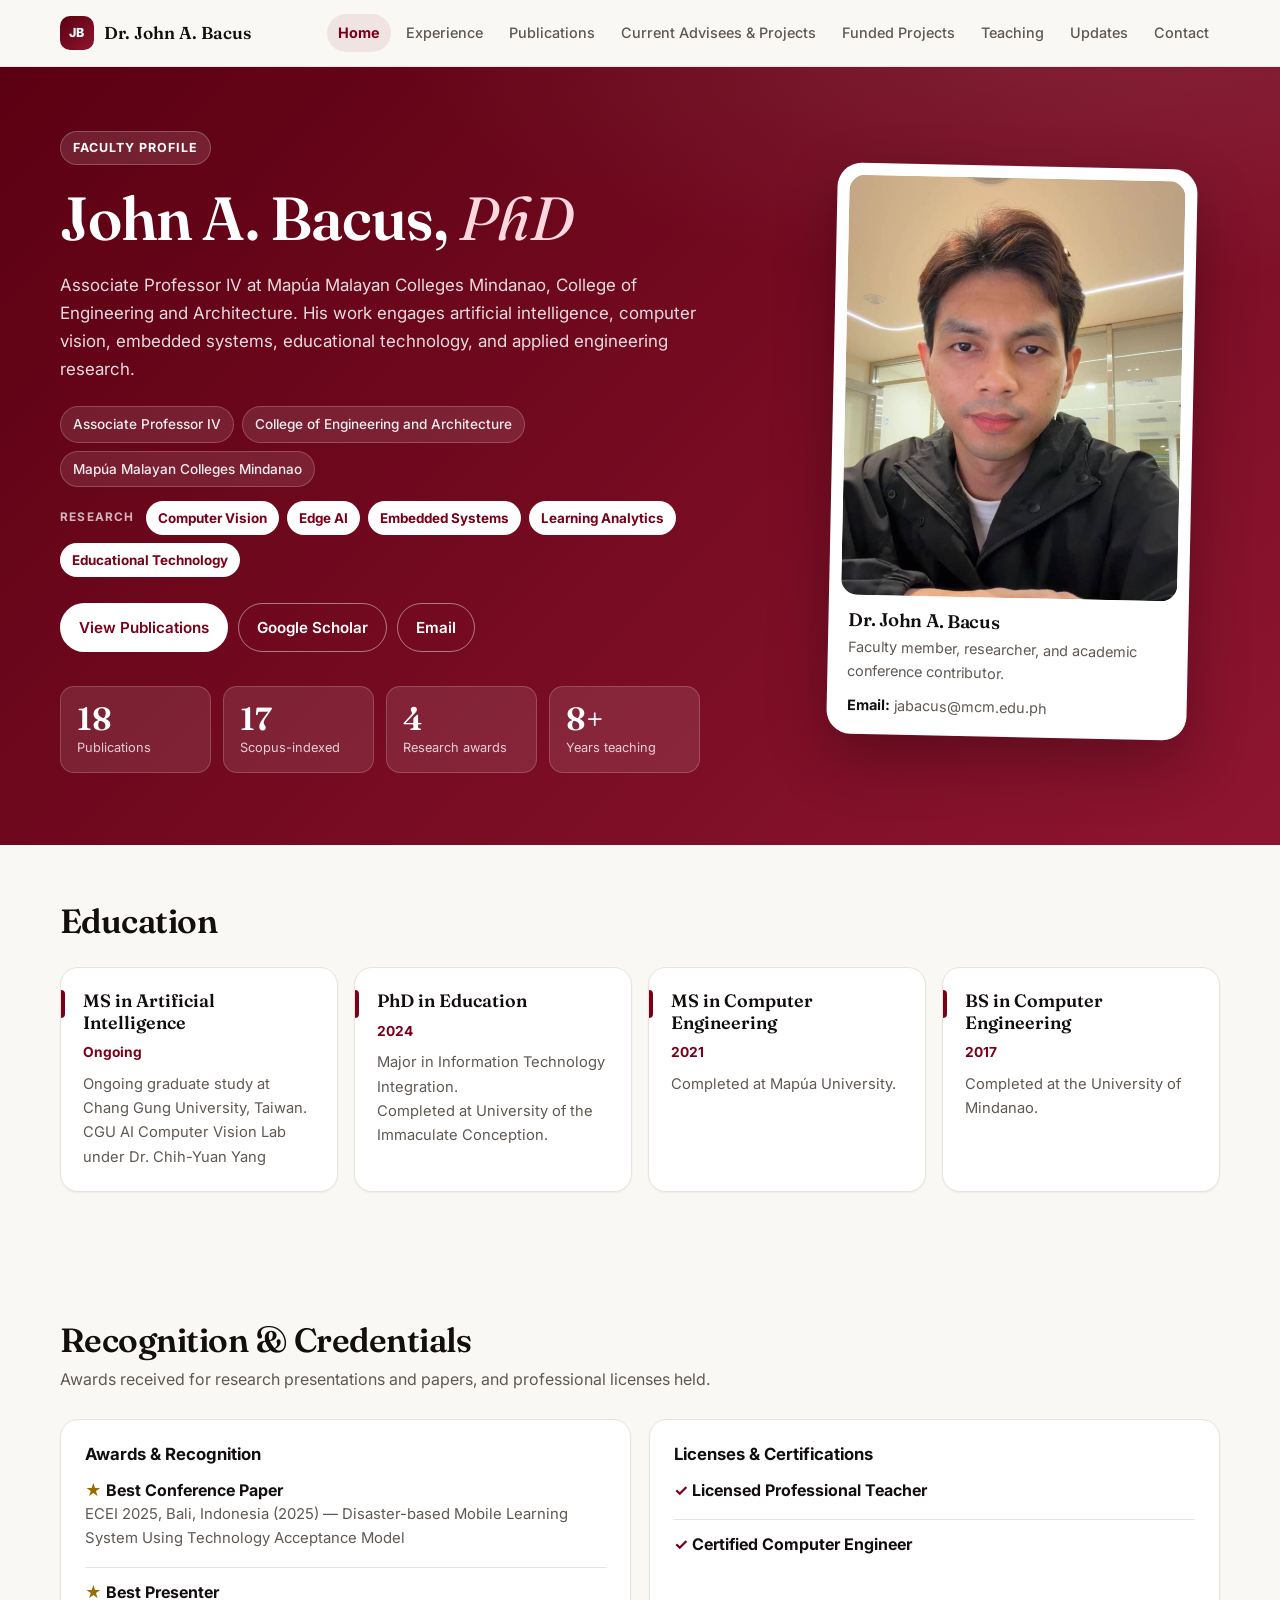
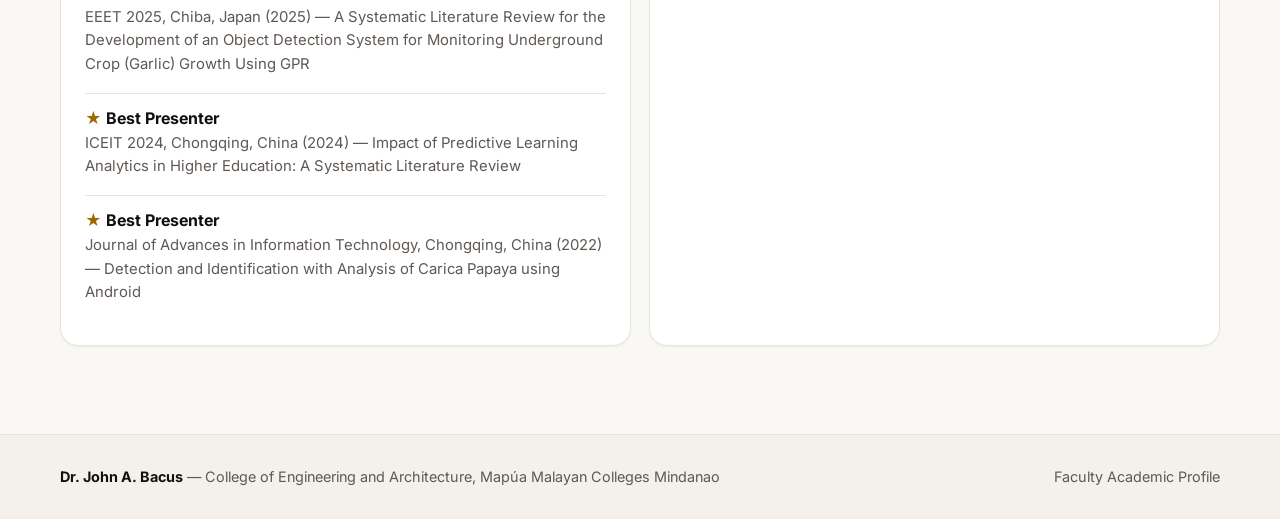
==== commit 3c1c748f: "Add graduation years to Education Co-Authored-By: Claude Opus 5.5 <noreply@anthropic.com>" ====
--- a/index.html
+++ b/index.html
@@ -103,20 +103,24 @@
         <div class="stats edu-grid">
           <div class="stat">
             <h3>MS in Artificial Intelligence</h3>
+            <div class="meta">Ongoing</div>
             <p>Ongoing graduate study at Chang Gung University, Taiwan.</p>
             <p>CGU AI Computer Vision Lab under Dr. Chih-Yuan Yang</p>
           </div>
           <div class="stat">
             <h3>PhD in Education</h3>
+            <div class="meta">2024</div>
             <p>Major in Information Technology Integration.</p>
             <p>Completed at University of the Immaculate Conception.</p>
           </div>
           <div class="stat">
             <h3>MS in Computer Engineering</h3>
+            <div class="meta">2021</div>
             <p>Completed at Mapúa University.</p>
           </div>
           <div class="stat">
             <h3>BS in Computer Engineering</h3>
+            <div class="meta">2017</div>
             <p>Completed at the University of Mindanao.</p>
           </div>
         </div>
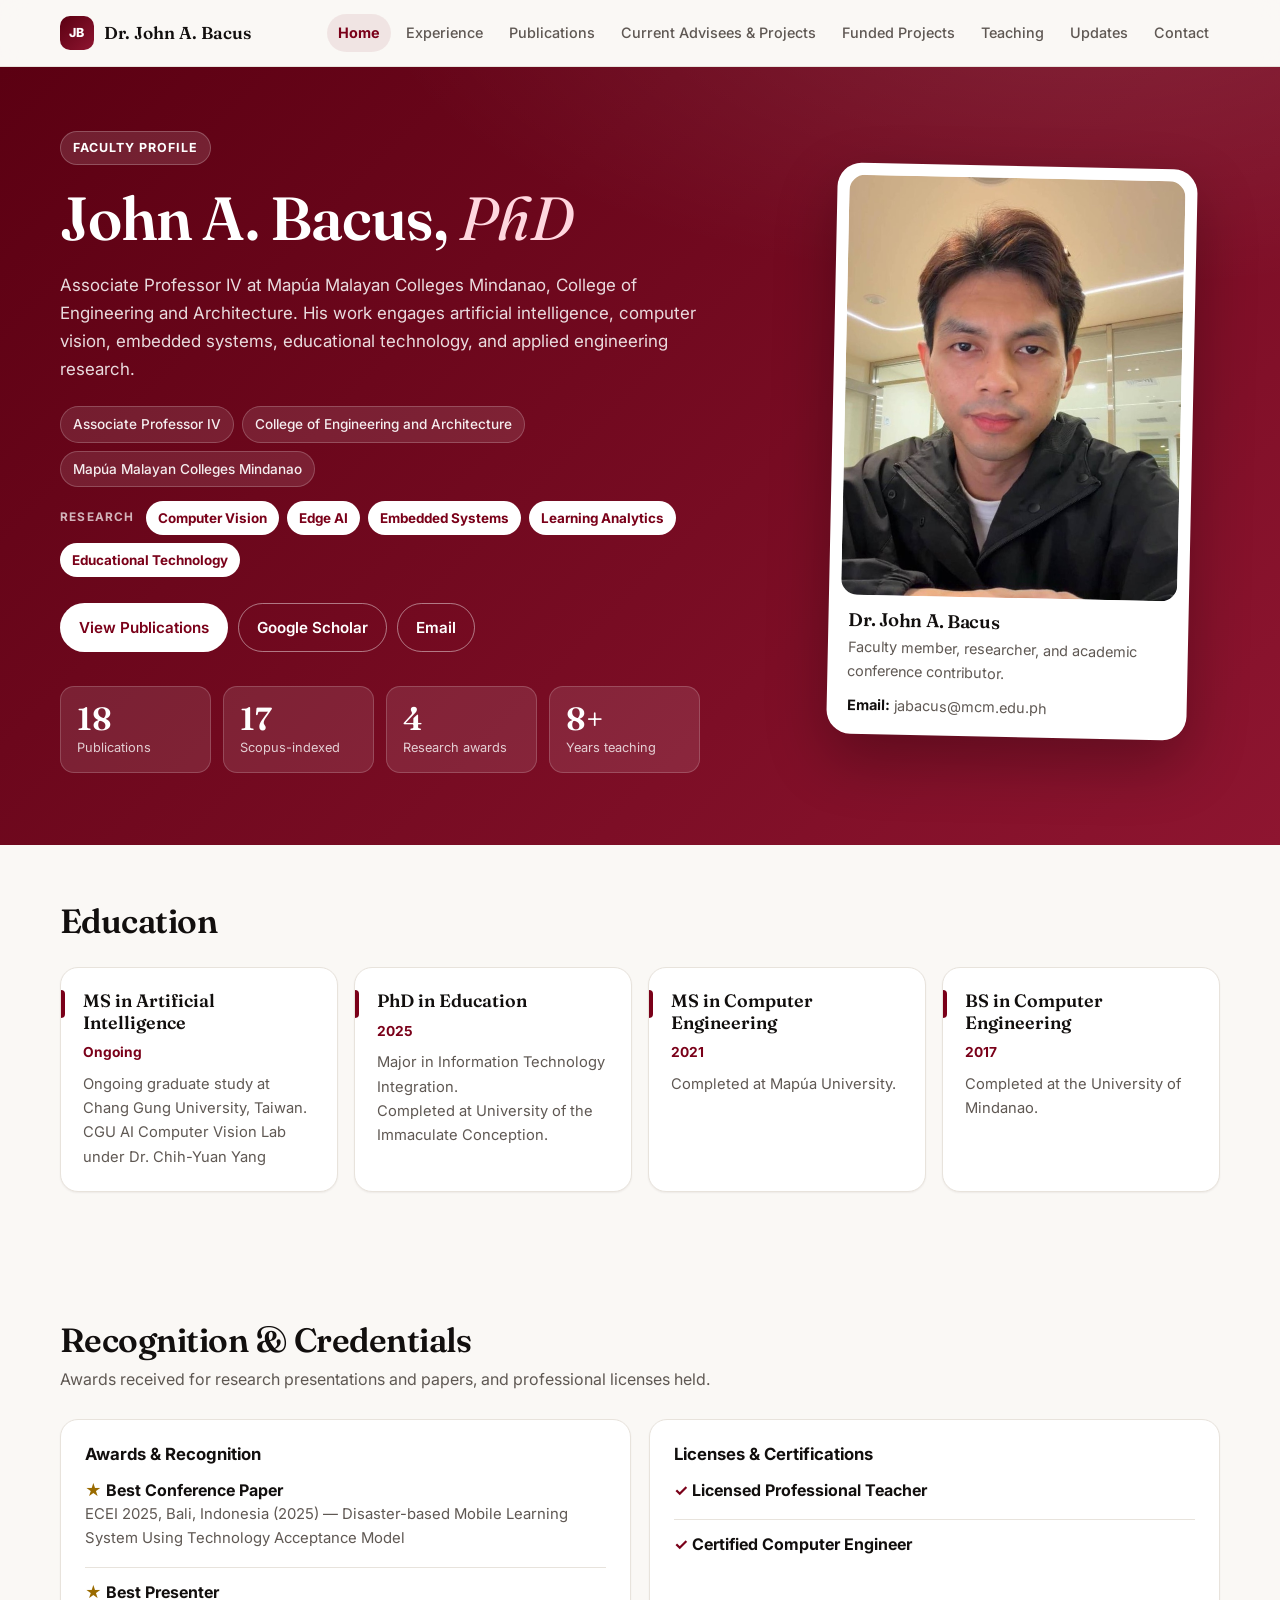
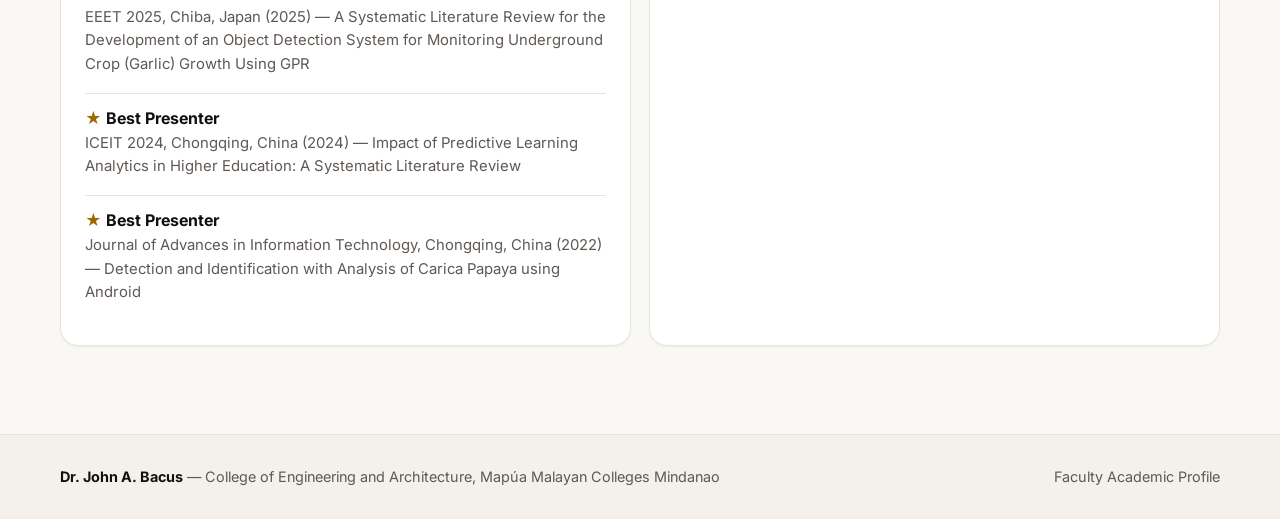
==== commit bc2f75c1: "Correct PhD graduation year to 2025 Co-Authored-By: Claude Opus 5.5 <noreply@anthropic.com>" ====
--- a/index.html
+++ b/index.html
@@ -109,7 +109,7 @@
           </div>
           <div class="stat">
             <h3>PhD in Education</h3>
-            <div class="meta">2024</div>
+            <div class="meta">2025</div>
             <p>Major in Information Technology Integration.</p>
             <p>Completed at University of the Immaculate Conception.</p>
           </div>
